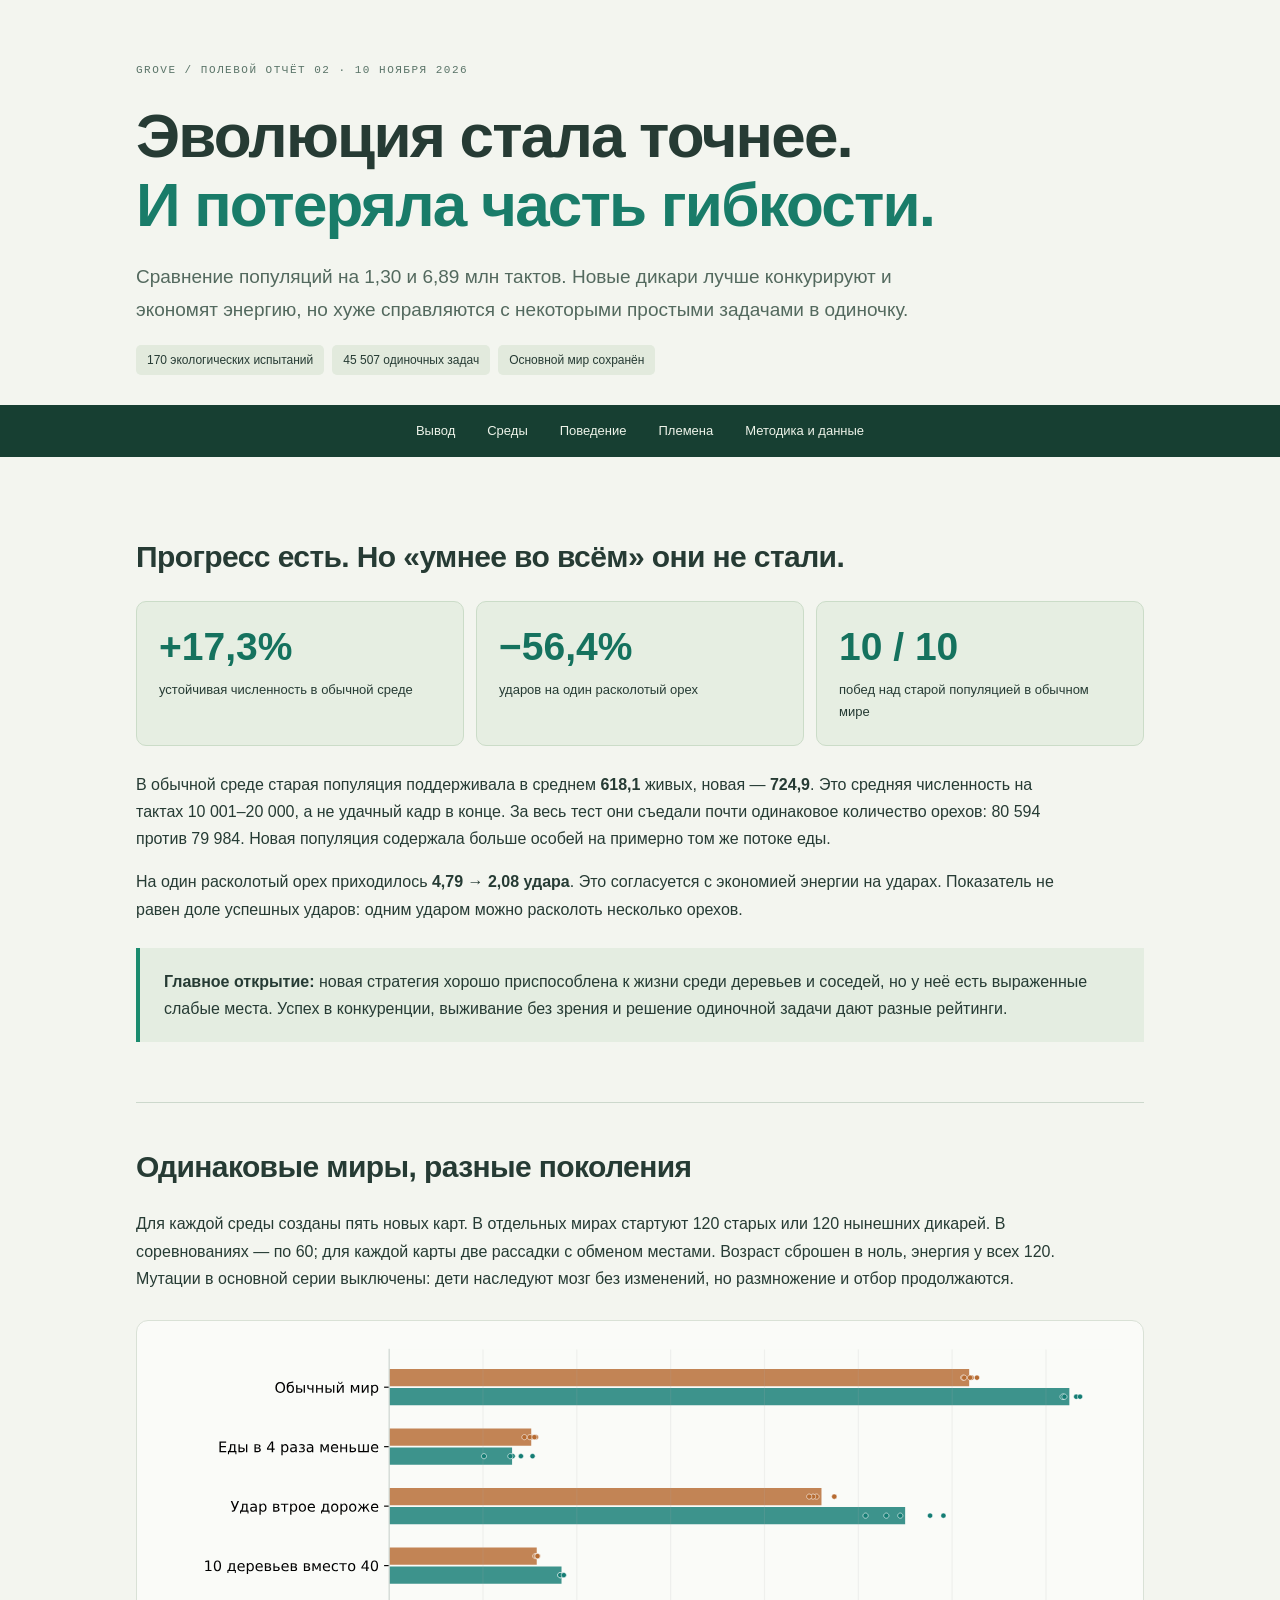
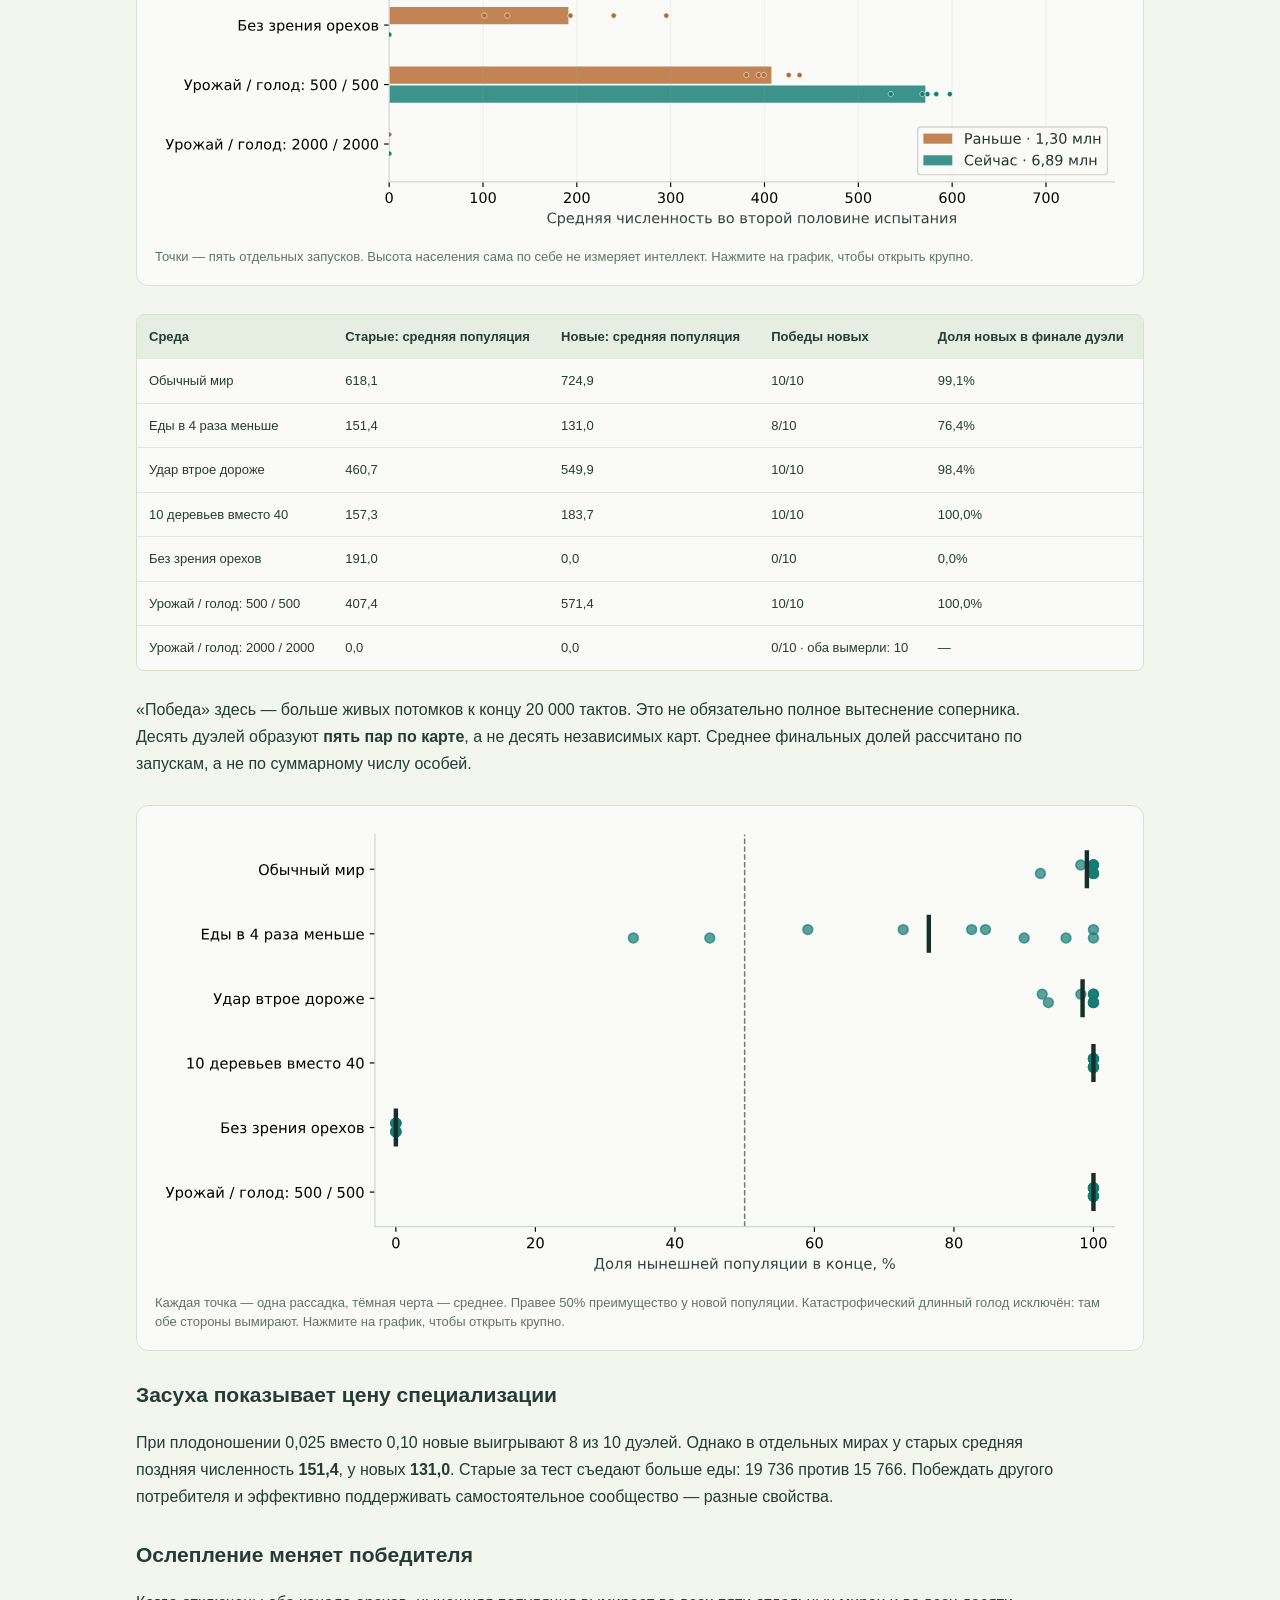
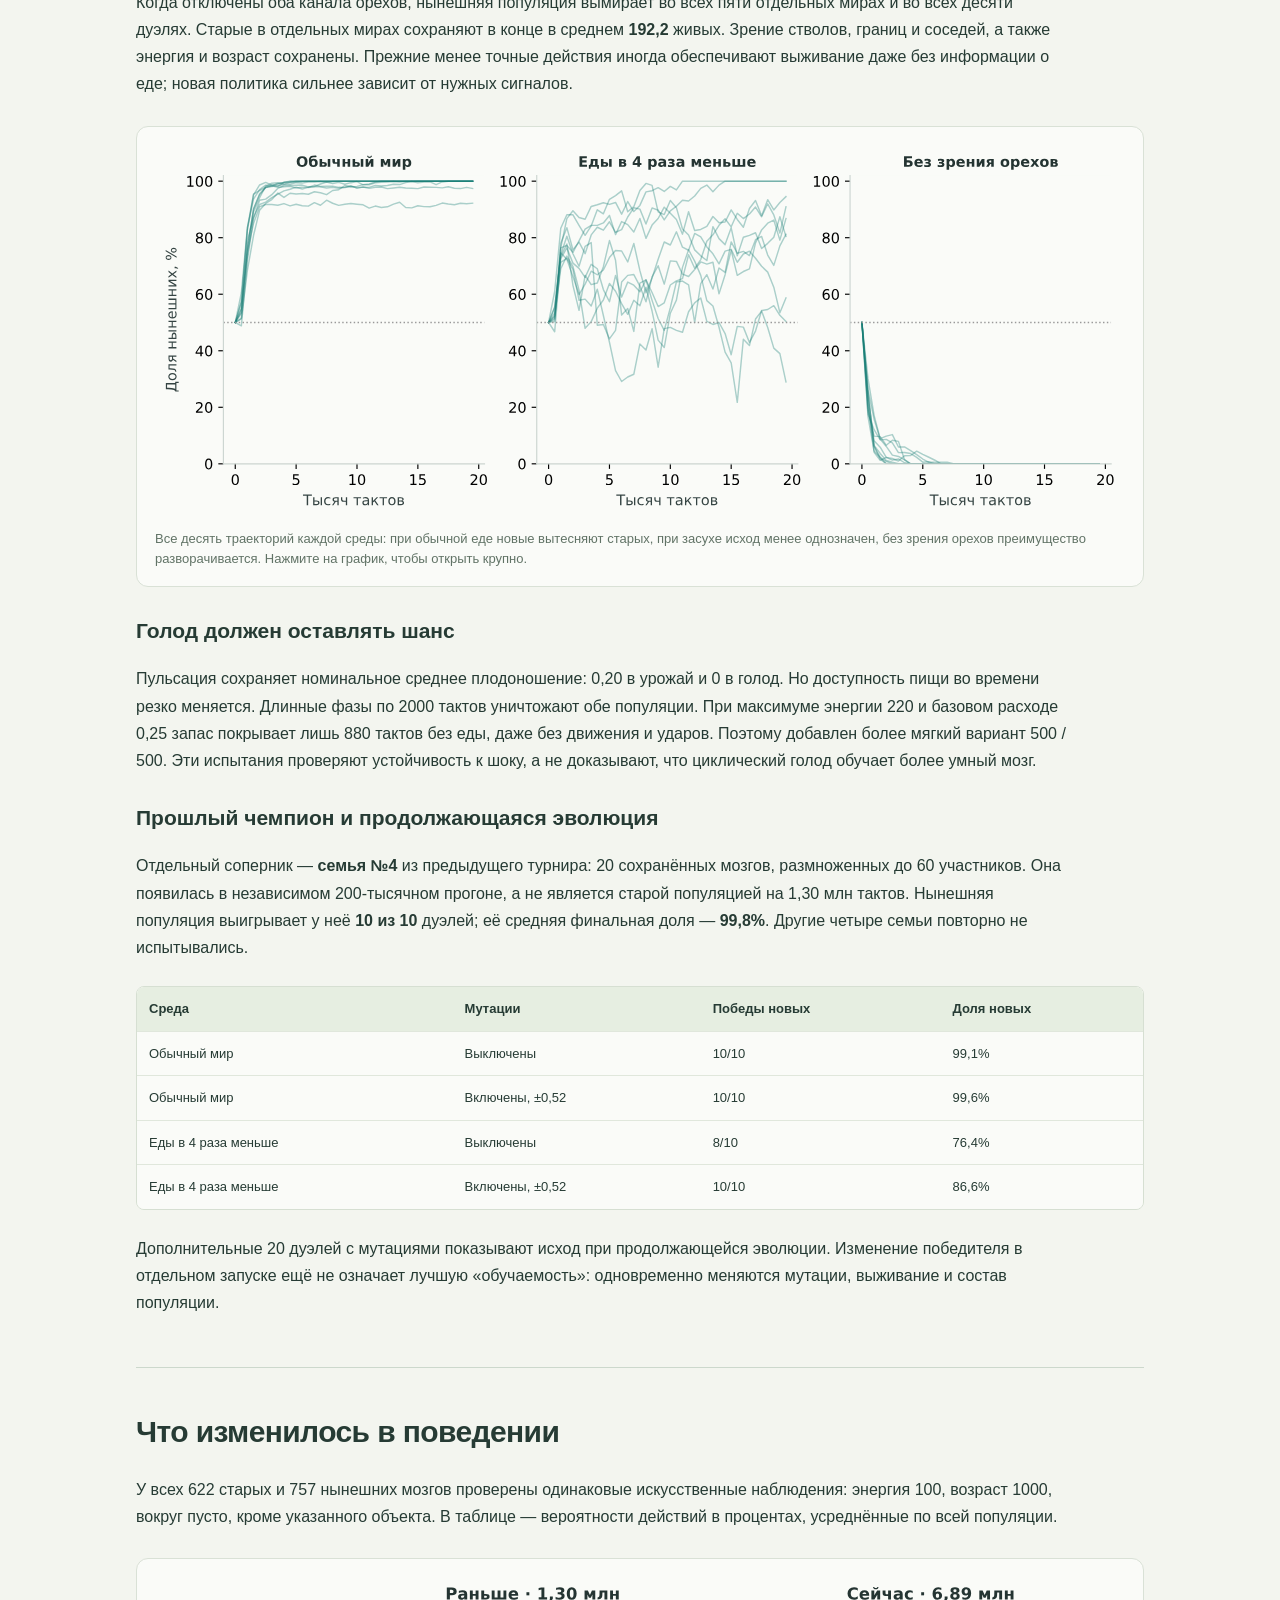
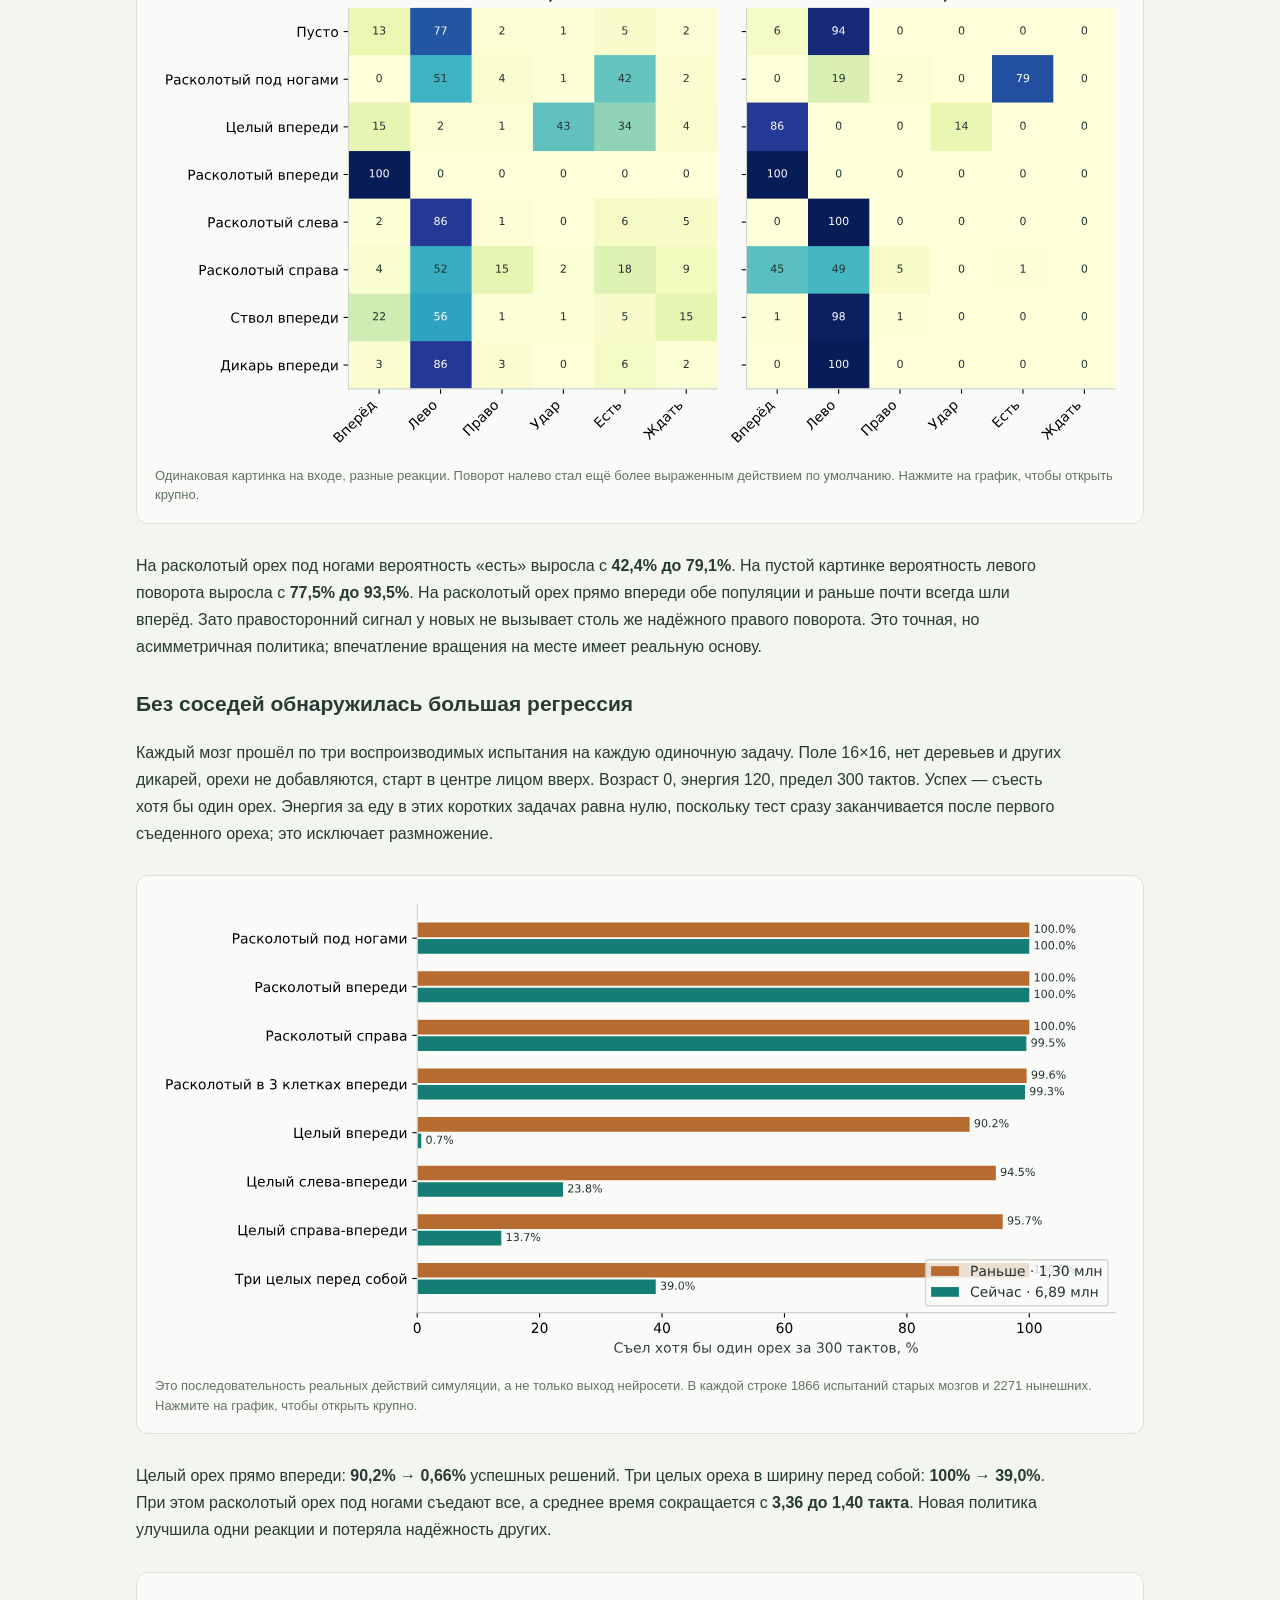
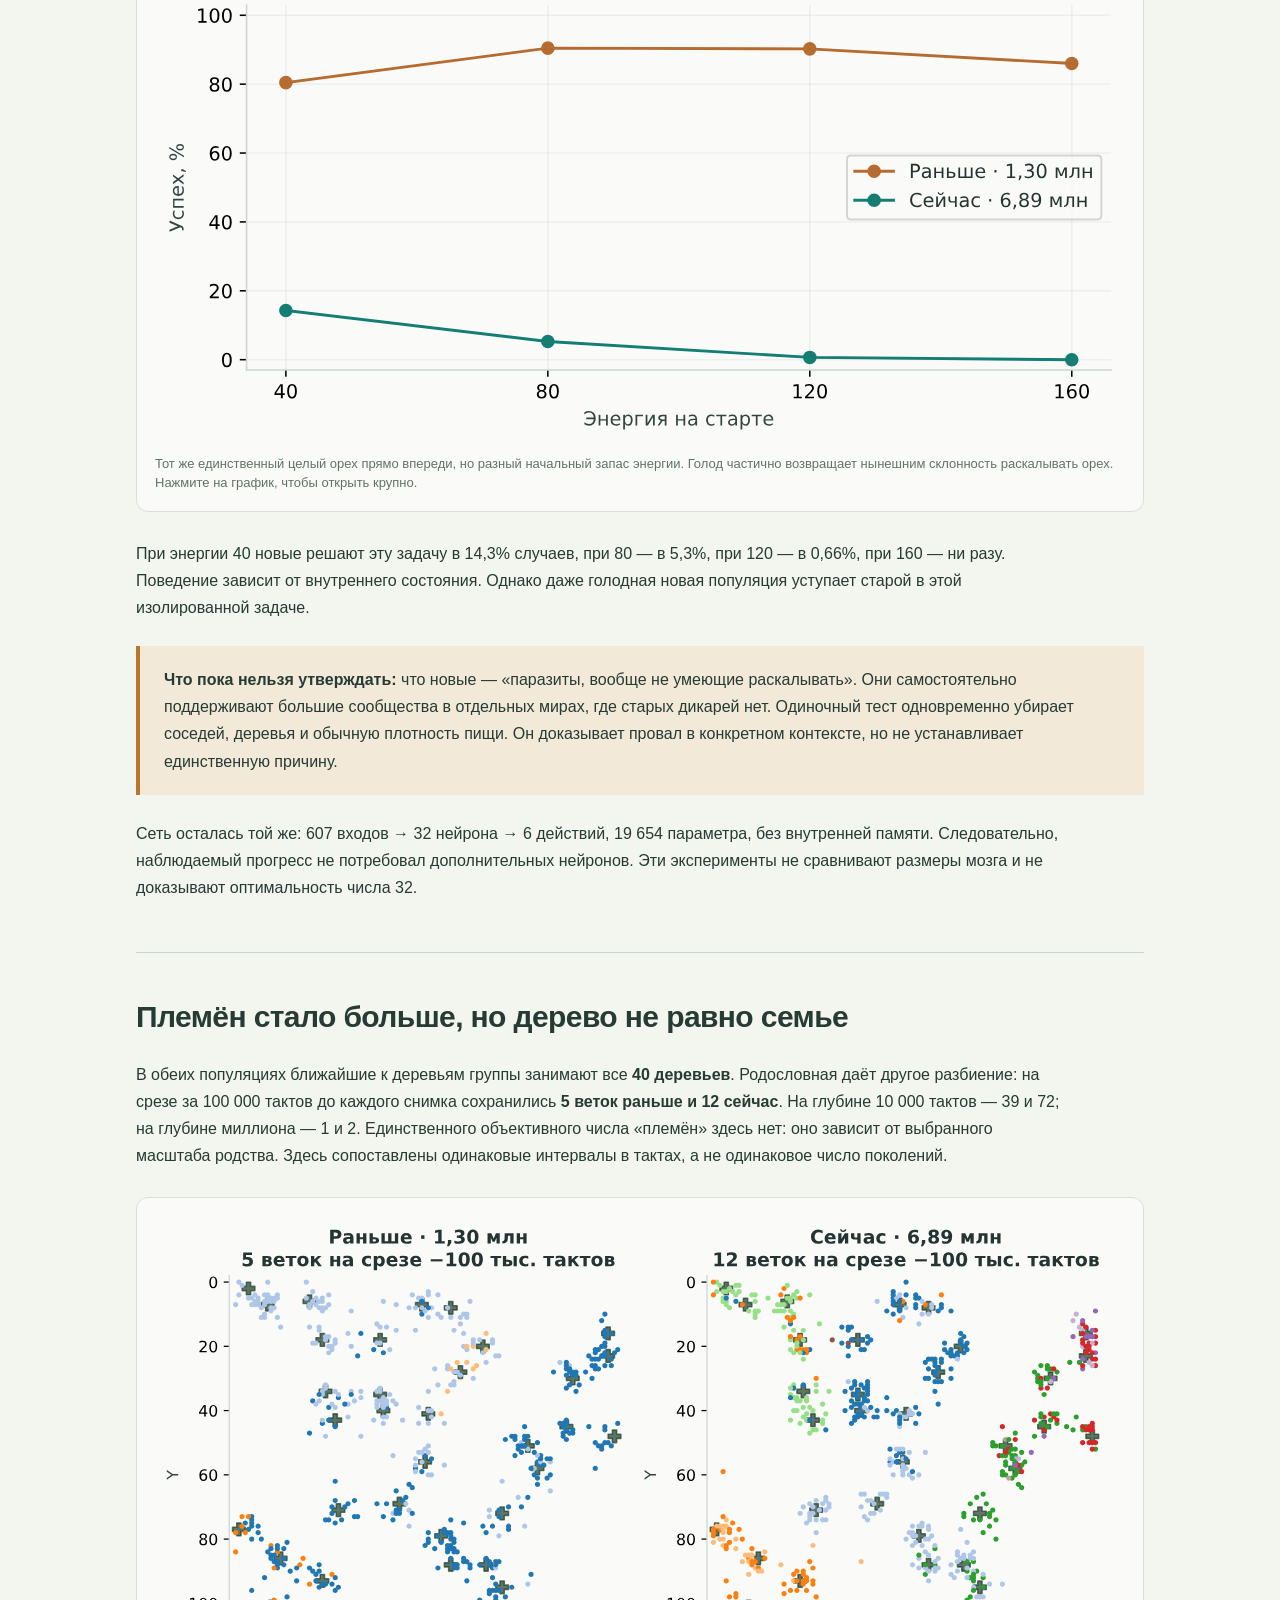
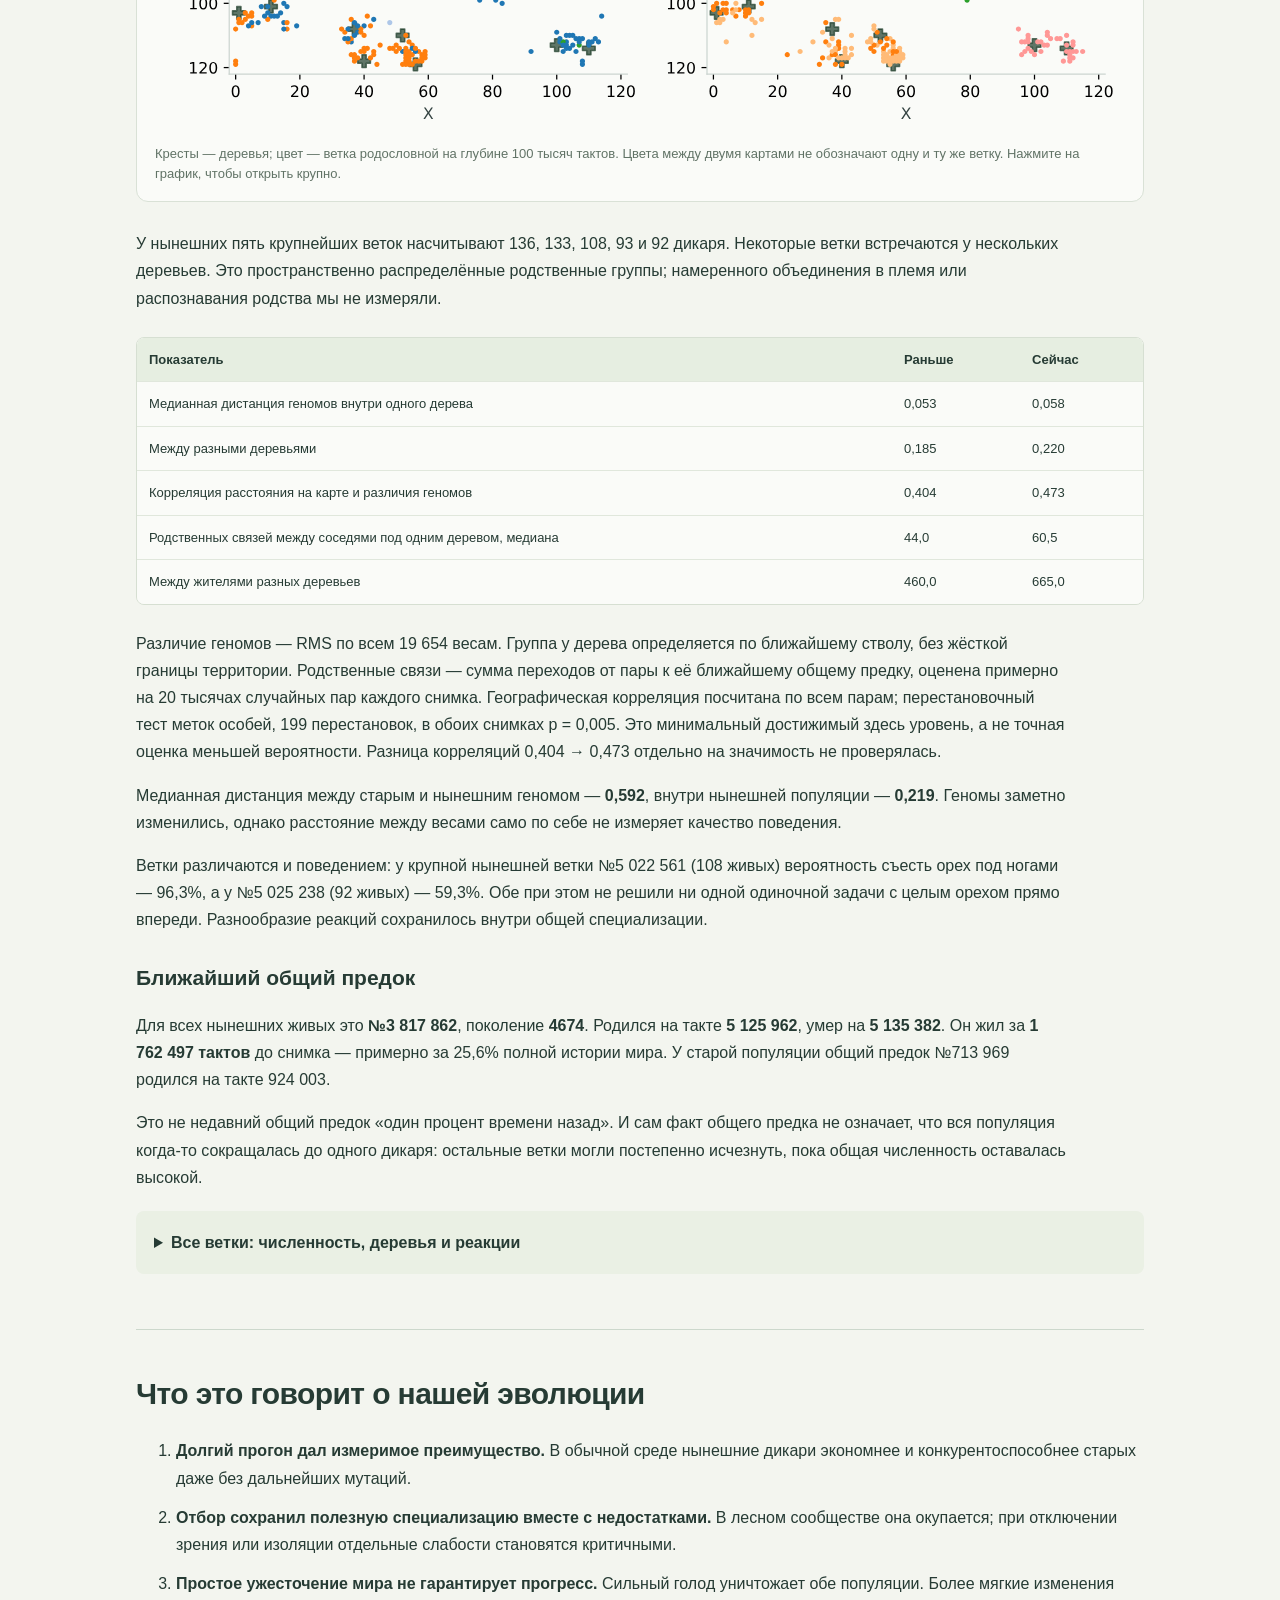
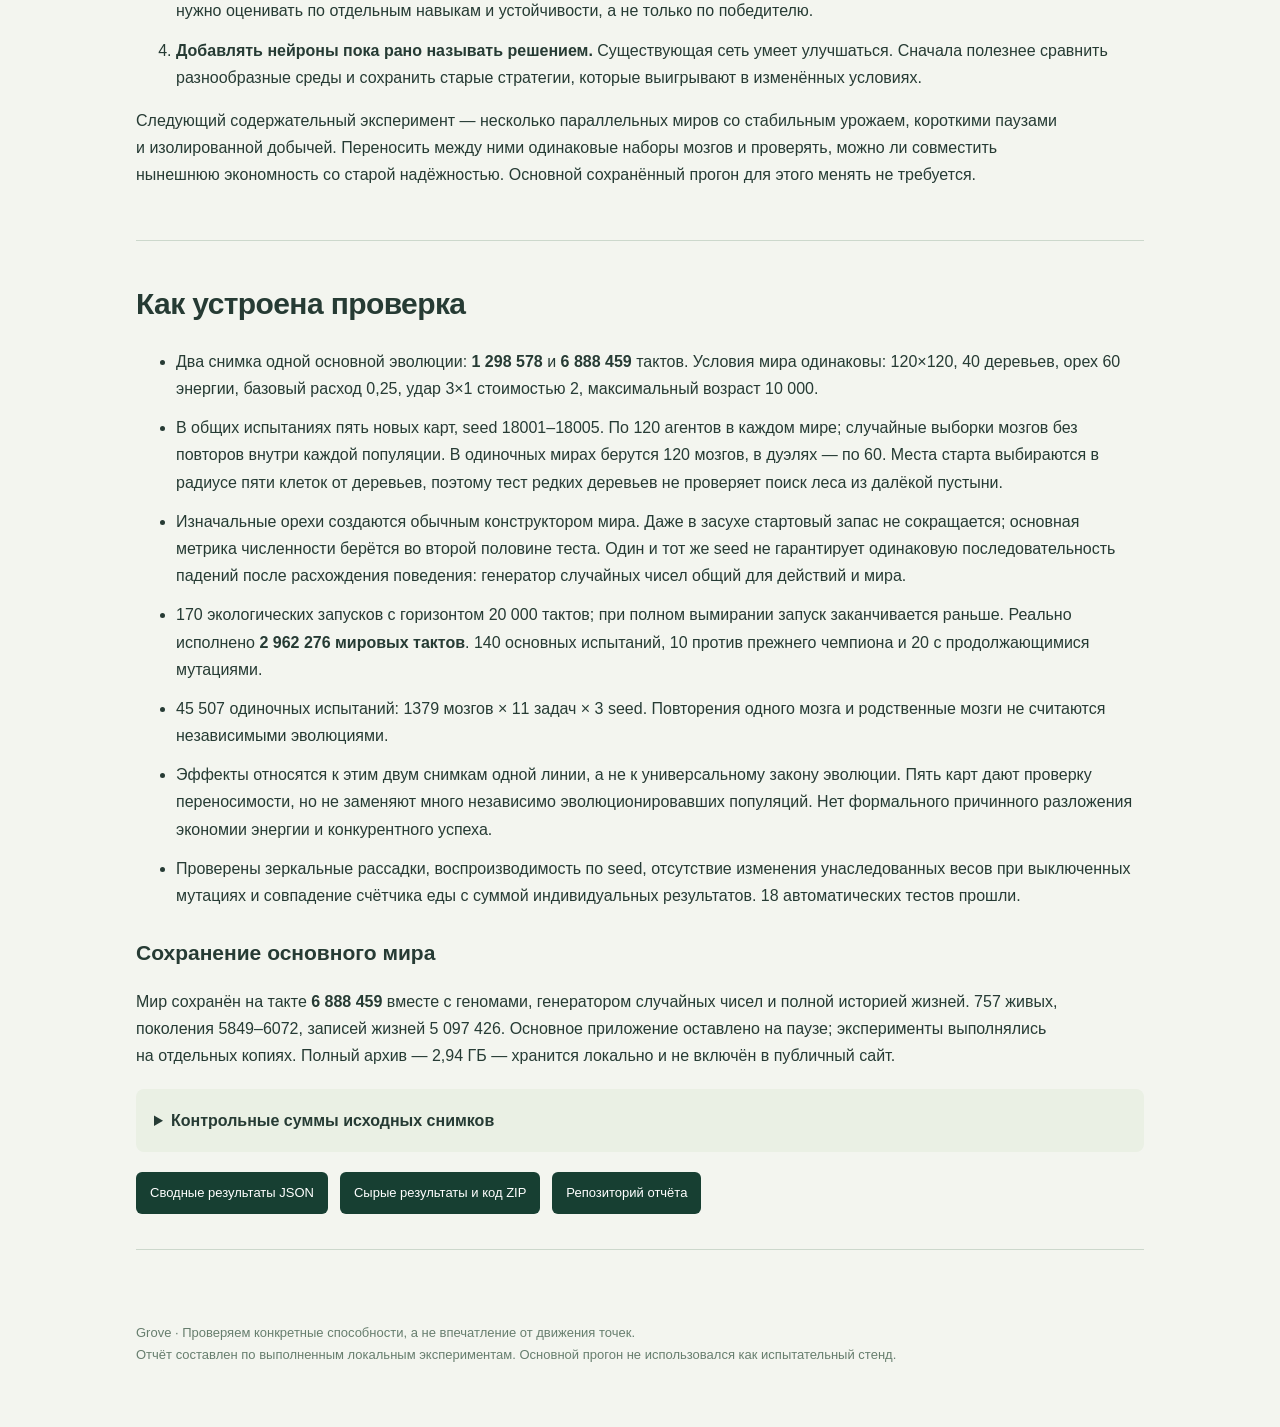
==== index.html @ 7928420b "Publish historical population comparison with 170 ecological trials" ====
<!doctype html><html lang="ru"><head><meta charset="utf-8"><meta name="viewport" content="width=device-width,initial-scale=1"><meta name="description" content="170 экспериментов: что изменилось в нейроэволюции Grove между 1,3 и 6,9 млн тактов"><title>Grove — прогресс и цена специализации</title><style>*{box-sizing:border-box}html{scroll-behavior:smooth;scroll-padding-top:75px}body{margin:0;background:#f3f5ef;color:#263b34;font:16px/1.7 -apple-system,BlinkMacSystemFont,"Segoe UI",sans-serif}header,main,footer{max-width:1060px;margin:auto;padding:36px 26px}header{padding-top:62px;padding-bottom:30px}.eyebrow{font:11px/1.5 ui-monospace,monospace;letter-spacing:1.5px;color:#5a7468}h1{font-size:clamp(32px,5.5vw,62px);line-height:1.12;letter-spacing:-1.8px;margin:22px 0}h1 em{font-style:normal;color:#197c69}.lead{font-size:19px;max-width:830px;color:#53695e}.badges{display:flex;gap:8px;flex-wrap:wrap}.badges span{background:#e2eadd;padding:5px 11px;font-size:12px;border-radius:5px}nav{position:sticky;top:0;z-index:5;background:#173f32;display:flex;justify-content:center;gap:8px;padding:10px;overflow-x:auto;white-space:nowrap}nav a{color:#edf3e9;text-decoration:none;padding:5px 12px;font-size:13px}section{padding:20px 0 35px;border-bottom:1px solid #ccd8cc}h2{font-size:30px;line-height:1.25;letter-spacing:-.6px}h3{font-size:21px;line-height:1.3;margin-top:30px}p{max-width:930px}a{color:#087c69}figure{margin:28px 0;background:#fafbf8;border:1px solid #d9e1d6;border-radius:12px;padding:18px}figure img{width:100%;display:block}figcaption{font-size:13px;color:#617366;margin-top:10px;line-height:1.5}.cards{display:grid;grid-template-columns:repeat(3,1fr);gap:12px;margin:25px 0}.cards article{background:#e6eee2;border:1px solid #cbdcc8;padding:22px;border-radius:10px}.cards b{font-size:39px;line-height:1.2;color:#15725e;display:block}.cards span{display:block;font-size:13px;margin-top:8px}.callout{border-left:4px solid #1a8b6e;background:#e4ede1;padding:20px 24px;margin:25px 0}.warn{border-color:#b8772e;background:#f3e9d9}.scroll{overflow:auto;margin:25px 0;border:1px solid #d6dfd2;border-radius:8px}table{width:100%;border-collapse:collapse;background:#fafbf8;font-size:13px;line-height:1.5}td,th{padding:12px;text-align:left;border-bottom:1px solid #e0e7dc}th{background:#e6eee1;font-weight:600}tr:last-child td{border:0}td:first-child{min-width:160px}details{padding:18px;background:#eaf0e4;margin:20px 0;border-radius:8px}summary{cursor:pointer;font-weight:600}code{font-size:11px;overflow-wrap:anywhere}li{margin:12px 0}.downloads{display:flex;gap:12px;flex-wrap:wrap}.downloads a{background:#173f32;color:#fff;padding:10px 14px;border-radius:6px;text-decoration:none;font-size:13px}footer{font-size:13px;color:#677e6e;padding-bottom:60px}@media(max-width:600px){header,main,footer{padding-left:17px;padding-right:17px}header{padding-top:32px}h1{letter-spacing:-1px}h2{font-size:25px}.lead{font-size:17px}nav{justify-content:flex-start}.cards{grid-template-columns:1fr;gap:8px}.cards article{padding:14px;display:flex;gap:16px;align-items:center}.cards b{font-size:30px;min-width:110px}.cards span{margin:0}figure{padding:5px;margin:22px -8px}figcaption{padding:8px;font-size:12px}.callout{padding:15px}td,th{padding:9px}body{font-size:15px}ul,ol{padding-left:22px}}@media print{nav{position:static}.downloads{display:none}details{display:block}section{break-inside:auto}figure{break-inside:avoid}}</style></head><body><header><div class="eyebrow">GROVE / ПОЛЕВОЙ ОТЧЁТ 02 · 10 НОЯБРЯ 2026</div><h1>Эволюция стала точнее.<br><em>И потеряла часть гибкости.</em></h1><p class="lead">Сравнение популяций на 1,30 и 6,89 млн тактов. Новые дикари лучше конкурируют и экономят энергию, но хуже справляются с некоторыми простыми задачами в одиночку.</p><div class="badges"><span>170 экологических испытаний</span><span>45 507 одиночных задач</span><span>Основной мир сохранён</span></div></header>
<nav><a href="#verdict">Вывод</a><a href="#worlds">Среды</a><a href="#behavior">Поведение</a><a href="#tribes">Племена</a><a href="#method">Методика и данные</a></nav>
<main><section id="verdict"><h2>Прогресс есть. Но «умнее во всём» они не стали.</h2><div class="cards"><article><b>+17,3%</b><span>устойчивая численность в обычной среде</span></article><article><b>−56,4%</b><span>ударов на один расколотый орех</span></article><article><b>10 / 10</b><span>побед над старой популяцией в обычном мире</span></article></div>
<p>В обычной среде старая популяция поддерживала в среднем <strong>618,1</strong> живых, новая — <strong>724,9</strong>. Это средняя численность на тактах 10 001–20 000, а не удачный кадр в конце. За весь тест они съедали почти одинаковое количество орехов: 80 594 против 79 984. Новая популяция содержала больше особей на примерно том же потоке еды.</p>
<p>На один расколотый орех приходилось <strong>4,79 → 2,08 удара</strong>. Это согласуется с экономией энергии на ударах. Показатель не равен доле успешных ударов: одним ударом можно расколоть несколько орехов.</p>
<div class="callout"><strong>Главное открытие:</strong> новая стратегия хорошо приспособлена к жизни среди деревьев и соседей, но у неё есть выраженные слабые места. Успех в конкуренции, выживание без зрения и решение одиночной задачи дают разные рейтинги.</div></section>
<section id="worlds"><h2>Одинаковые миры, разные поколения</h2><p>Для каждой среды созданы пять новых карт. В отдельных мирах стартуют 120 старых или 120 нынешних дикарей. В соревнованиях — по 60; для каждой карты две рассадки с обменом местами. Возраст сброшен в ноль, энергия у всех 120. Мутации в основной серии выключены: дети наследуют мозг без изменений, но размножение и отбор продолжаются.</p><figure><a href="figures/ecology.svg" target="_blank" aria-label="Открыть график крупно"><img src="figures/ecology.svg" alt="Точки — пять отдельных запусков. Высота населения сама по себе не измеряет интеллект." loading="lazy"></a><figcaption>Точки — пять отдельных запусков. Высота населения сама по себе не измеряет интеллект. <span class="zoom">Нажмите на график, чтобы открыть крупно.</span></figcaption></figure>
<div class="scroll"><table><thead><tr><th>Среда</th><th>Старые: средняя популяция</th><th>Новые: средняя популяция</th><th>Победы новых</th><th>Доля новых в финале дуэли</th></tr></thead><tbody><tr><td>Обычный мир</td><td>618,1</td><td>724,9</td><td>10/10</td><td>99,1%</td></tr><tr><td>Еды в 4 раза меньше</td><td>151,4</td><td>131,0</td><td>8/10</td><td>76,4%</td></tr><tr><td>Удар втрое дороже</td><td>460,7</td><td>549,9</td><td>10/10</td><td>98,4%</td></tr><tr><td>10 деревьев вместо 40</td><td>157,3</td><td>183,7</td><td>10/10</td><td>100,0%</td></tr><tr><td>Без зрения орехов</td><td>191,0</td><td>0,0</td><td>0/10</td><td>0,0%</td></tr><tr><td>Урожай / голод: 500 / 500</td><td>407,4</td><td>571,4</td><td>10/10</td><td>100,0%</td></tr><tr><td>Урожай / голод: 2000 / 2000</td><td>0,0</td><td>0,0</td><td>0/10 · оба вымерли: 10</td><td>—</td></tr></tbody></table></div>
<p>«Победа» здесь — больше живых потомков к концу 20 000 тактов. Это не обязательно полное вытеснение соперника. Десять дуэлей образуют <strong>пять пар по карте</strong>, а не десять независимых карт. Среднее финальных долей рассчитано по запускам, а не по суммарному числу особей.</p>
<figure><a href="figures/competition.svg" target="_blank" aria-label="Открыть график крупно"><img src="figures/competition.svg" alt="Каждая точка — одна рассадка, тёмная черта — среднее. Правее 50% преимущество у новой популяции. Катастрофический длинный голод исключён: там обе стороны вымирают." loading="lazy"></a><figcaption>Каждая точка — одна рассадка, тёмная черта — среднее. Правее 50% преимущество у новой популяции. Катастрофический длинный голод исключён: там обе стороны вымирают. <span class="zoom">Нажмите на график, чтобы открыть крупно.</span></figcaption></figure>
<h3>Засуха показывает цену специализации</h3><p>При плодоношении 0,025 вместо 0,10 новые выигрывают 8 из 10 дуэлей. Однако в отдельных мирах у старых средняя поздняя численность <strong>151,4</strong>, у новых <strong>131,0</strong>. Старые за тест съедают больше еды: 19 736 против 15 766. Побеждать другого потребителя и эффективно поддерживать самостоятельное сообщество — разные свойства.</p>
<h3>Ослепление меняет победителя</h3><p>Когда отключены оба канала орехов, нынешняя популяция вымирает во всех пяти отдельных мирах и во всех десяти дуэлях. Старые в отдельных мирах сохраняют в конце в среднем <strong>192,2</strong> живых. Зрение стволов, границ и соседей, а также энергия и возраст сохранены. Прежние менее точные действия иногда обеспечивают выживание даже без информации о еде; новая политика сильнее зависит от нужных сигналов.</p>
<figure><a href="figures/trajectories.svg" target="_blank" aria-label="Открыть график крупно"><img src="figures/trajectories.svg" alt="Все десять траекторий каждой среды: при обычной еде новые вытесняют старых, при засухе исход менее однозначен, без зрения орехов преимущество разворачивается." loading="lazy"></a><figcaption>Все десять траекторий каждой среды: при обычной еде новые вытесняют старых, при засухе исход менее однозначен, без зрения орехов преимущество разворачивается. <span class="zoom">Нажмите на график, чтобы открыть крупно.</span></figcaption></figure>
<h3>Голод должен оставлять шанс</h3><p>Пульсация сохраняет номинальное среднее плодоношение: 0,20 в урожай и 0 в голод. Но доступность пищи во времени резко меняется. Длинные фазы по 2000 тактов уничтожают обе популяции. При максимуме энергии 220 и базовом расходе 0,25 запас покрывает лишь 880 тактов без еды, даже без движения и ударов. Поэтому добавлен более мягкий вариант 500 / 500. Эти испытания проверяют устойчивость к шоку, а не доказывают, что циклический голод обучает более умный мозг.</p>
<h3>Прошлый чемпион и продолжающаяся эволюция</h3><p>Отдельный соперник — <strong>семья №4</strong> из предыдущего турнира: 20 сохранённых мозгов, размноженных до 60 участников. Она появилась в независимом 200-тысячном прогоне, а не является старой популяцией на 1,30 млн тактов. Нынешняя популяция выигрывает у неё <strong>10 из 10</strong> дуэлей; её средняя финальная доля — <strong>99,8%</strong>. Другие четыре семьи повторно не испытывались.</p>
<div class="scroll"><table><thead><tr><th>Среда</th><th>Мутации</th><th>Победы новых</th><th>Доля новых</th></tr></thead><tbody><tr><td>Обычный мир</td><td>Выключены</td><td>10/10</td><td>99,1%</td></tr><tr><td>Обычный мир</td><td>Включены, ±0,52</td><td>10/10</td><td>99,6%</td></tr><tr><td>Еды в 4 раза меньше</td><td>Выключены</td><td>8/10</td><td>76,4%</td></tr><tr><td>Еды в 4 раза меньше</td><td>Включены, ±0,52</td><td>10/10</td><td>86,6%</td></tr></tbody></table></div><p>Дополнительные 20 дуэлей с мутациями показывают исход при продолжающейся эволюции. Изменение победителя в отдельном запуске ещё не означает лучшую «обучаемость»: одновременно меняются мутации, выживание и состав популяции.</p></section>
<section id="behavior"><h2>Что изменилось в поведении</h2><p>У всех 622 старых и 757 нынешних мозгов проверены одинаковые искусственные наблюдения: энергия 100, возраст 1000, вокруг пусто, кроме указанного объекта. В таблице — вероятности действий в процентах, усреднённые по всей популяции.</p>
<figure><a href="figures/decisions.svg" target="_blank" aria-label="Открыть график крупно"><img src="figures/decisions.svg" alt="Одинаковая картинка на входе, разные реакции. Поворот налево стал ещё более выраженным действием по умолчанию." loading="lazy"></a><figcaption>Одинаковая картинка на входе, разные реакции. Поворот налево стал ещё более выраженным действием по умолчанию. <span class="zoom">Нажмите на график, чтобы открыть крупно.</span></figcaption></figure>
<p>На расколотый орех под ногами вероятность «есть» выросла с <strong>42,4% до 79,1%</strong>. На пустой картинке вероятность левого поворота выросла с <strong>77,5% до 93,5%</strong>. На расколотый орех прямо впереди обе популяции и раньше почти всегда шли вперёд. Зато правосторонний сигнал у новых не вызывает столь же надёжного правого поворота. Это точная, но асимметричная политика; впечатление вращения на месте имеет реальную основу.</p>
<h3>Без соседей обнаружилась большая регрессия</h3><p>Каждый мозг прошёл по три воспроизводимых испытания на каждую одиночную задачу. Поле 16×16, нет деревьев и других дикарей, орехи не добавляются, старт в центре лицом вверх. Возраст 0, энергия 120, предел 300 тактов. Успех — съесть хотя бы один орех. Энергия за еду в этих коротких задачах равна нулю, поскольку тест сразу заканчивается после первого съеденного ореха; это исключает размножение.</p>
<figure><a href="figures/individual.svg" target="_blank" aria-label="Открыть график крупно"><img src="figures/individual.svg" alt="Это последовательность реальных действий симуляции, а не только выход нейросети. В каждой строке 1866 испытаний старых мозгов и 2271 нынешних." loading="lazy"></a><figcaption>Это последовательность реальных действий симуляции, а не только выход нейросети. В каждой строке 1866 испытаний старых мозгов и 2271 нынешних. <span class="zoom">Нажмите на график, чтобы открыть крупно.</span></figcaption></figure>
<p>Целый орех прямо впереди: <strong>90,2% → 0,66%</strong> успешных решений. Три целых ореха в ширину перед собой: <strong>100% → 39,0%</strong>. При этом расколотый орех под ногами съедают все, а среднее время сокращается с <strong>3,36 до 1,40 такта</strong>. Новая политика улучшила одни реакции и потеряла надёжность других.</p>
<figure><a href="figures/hunger.svg" target="_blank" aria-label="Открыть график крупно"><img src="figures/hunger.svg" alt="Тот же единственный целый орех прямо впереди, но разный начальный запас энергии. Голод частично возвращает нынешним склонность раскалывать орех." loading="lazy"></a><figcaption>Тот же единственный целый орех прямо впереди, но разный начальный запас энергии. Голод частично возвращает нынешним склонность раскалывать орех. <span class="zoom">Нажмите на график, чтобы открыть крупно.</span></figcaption></figure>
<p>При энергии 40 новые решают эту задачу в 14,3% случаев, при 80 — в 5,3%, при 120 — в 0,66%, при 160 — ни разу. Поведение зависит от внутреннего состояния. Однако даже голодная новая популяция уступает старой в этой изолированной задаче.</p>
<div class="callout warn"><strong>Что пока нельзя утверждать:</strong> что новые — «паразиты, вообще не умеющие раскалывать». Они самостоятельно поддерживают большие сообщества в отдельных мирах, где старых дикарей нет. Одиночный тест одновременно убирает соседей, деревья и обычную плотность пищи. Он доказывает провал в конкретном контексте, но не устанавливает единственную причину.</div>
<p>Сеть осталась той же: 607 входов → 32 нейрона → 6 действий, 19 654 параметра, без внутренней памяти. Следовательно, наблюдаемый прогресс не потребовал дополнительных нейронов. Эти эксперименты не сравнивают размеры мозга и не доказывают оптимальность числа 32.</p></section>
<section id="tribes"><h2>Племён стало больше, но дерево не равно семье</h2><p>В обеих популяциях ближайшие к деревьям группы занимают все <strong>40 деревьев</strong>. Родословная даёт другое разбиение: на срезе за 100 000 тактов до каждого снимка сохранились <strong>5 веток раньше и 12 сейчас</strong>. На глубине 10 000 тактов — 39 и 72; на глубине миллиона — 1 и 2. Единственного объективного числа «племён» здесь нет: оно зависит от выбранного масштаба родства. Здесь сопоставлены одинаковые интервалы в тактах, а не одинаковое число поколений.</p>
<figure><a href="figures/tribes.svg" target="_blank" aria-label="Открыть график крупно"><img src="figures/tribes.svg" alt="Кресты — деревья; цвет — ветка родословной на глубине 100 тысяч тактов. Цвета между двумя картами не обозначают одну и ту же ветку." loading="lazy"></a><figcaption>Кресты — деревья; цвет — ветка родословной на глубине 100 тысяч тактов. Цвета между двумя картами не обозначают одну и ту же ветку. <span class="zoom">Нажмите на график, чтобы открыть крупно.</span></figcaption></figure>
<p>У нынешних пять крупнейших веток насчитывают 136, 133, 108, 93 и 92 дикаря. Некоторые ветки встречаются у нескольких деревьев. Это пространственно распределённые родственные группы; намеренного объединения в племя или распознавания родства мы не измеряли.</p>
<div class="scroll"><table><thead><tr><th>Показатель</th><th>Раньше</th><th>Сейчас</th></tr></thead><tbody>
<tr><td>Медианная дистанция геномов внутри одного дерева</td><td>0,053</td><td>0,058</td></tr>
<tr><td>Между разными деревьями</td><td>0,185</td><td>0,220</td></tr>
<tr><td>Корреляция расстояния на карте и различия геномов</td><td>0,404</td><td>0,473</td></tr>
<tr><td>Родственных связей между соседями под одним деревом, медиана</td><td>44,0</td><td>60,5</td></tr>
<tr><td>Между жителями разных деревьев</td><td>460,0</td><td>665,0</td></tr>
</tbody></table></div><p>Различие геномов — RMS по всем 19 654 весам. Группа у дерева определяется по ближайшему стволу, без жёсткой границы территории. Родственные связи — сумма переходов от пары к её ближайшему общему предку, оценена примерно на 20 тысячах случайных пар каждого снимка. Географическая корреляция посчитана по всем парам; перестановочный тест меток особей, 199 перестановок, в обоих снимках p = 0,005. Это минимальный достижимый здесь уровень, а не точная оценка меньшей вероятности. Разница корреляций 0,404 → 0,473 отдельно на значимость не проверялась.</p>
<p>Медианная дистанция между старым и нынешним геномом — <strong>0,592</strong>, внутри нынешней популяции — <strong>0,219</strong>. Геномы заметно изменились, однако расстояние между весами само по себе не измеряет качество поведения.</p>
<p>Ветки различаются и поведением: у крупной нынешней ветки №5 022 561 (108 живых) вероятность съесть орех под ногами — 96,3%, а у №5 025 238 (92 живых) — 59,3%. Обе при этом не решили ни одной одиночной задачи с целым орехом прямо впереди. Разнообразие реакций сохранилось внутри общей специализации.</p><h3>Ближайший общий предок</h3><p>Для всех нынешних живых это <strong>№3 817 862</strong>, поколение <strong>4674</strong>. Родился на такте <strong>5 125 962</strong>, умер на <strong>5 135 382</strong>. Он жил за <strong>1 762 497 тактов</strong> до снимка — примерно за 25,6% полной истории мира. У старой популяции общий предок №713 969 родился на такте 924 003.</p><p>Это не недавний общий предок «один процент времени назад». И сам факт общего предка не означает, что вся популяция когда-то сокращалась до одного дикаря: остальные ветки могли постепенно исчезнуть, пока общая численность оставалась высокой.</p>
<details><summary>Все ветки: численность, деревья и реакции</summary><h3>Раньше · 1,30 млн</h3><div class="scroll"><table><thead><tr><th>Предок ветки</th><th>Живых</th><th>Деревьев</th><th>Есть под ногами¹</th><th>Целый орех в одиночку²</th></tr></thead><tbody><tr><td><span style="display:inline-block;width:10px;height:10px;margin-right:6px;background:#1f77b4"></span>#923080</td><td>316</td><td>30</td><td>32,6%</td><td>100,0%</td></tr><tr><td><span style="display:inline-block;width:10px;height:10px;margin-right:6px;background:#aec7e8"></span>#922510</td><td>208</td><td>23</td><td>45,7%</td><td>70,8%</td></tr><tr><td><span style="display:inline-block;width:10px;height:10px;margin-right:6px;background:#ff7f0e"></span>#921512</td><td>85</td><td>9</td><td>71,4%</td><td>100,0%</td></tr><tr><td><span style="display:inline-block;width:10px;height:10px;margin-right:6px;background:#ffbb78"></span>#920622</td><td>11</td><td>3</td><td>36,3%</td><td>100,0%</td></tr><tr><td><span style="display:inline-block;width:10px;height:10px;margin-right:6px;background:#2ca02c"></span>#923069</td><td>2</td><td>2</td><td>32,3%</td><td>100,0%</td></tr></tbody></table></div><h3>Сейчас · 6,89 млн</h3><div class="scroll"><table><thead><tr><th>Предок ветки</th><th>Живых</th><th>Деревьев</th><th>Есть под ногами¹</th><th>Целый орех в одиночку²</th></tr></thead><tbody><tr><td><span style="display:inline-block;width:10px;height:10px;margin-right:6px;background:#1f77b4"></span>#5025231</td><td>136</td><td>14</td><td>77,0%</td><td>0,0%</td></tr><tr><td><span style="display:inline-block;width:10px;height:10px;margin-right:6px;background:#aec7e8"></span>#5023486</td><td>133</td><td>14</td><td>63,2%</td><td>0,0%</td></tr><tr><td><span style="display:inline-block;width:10px;height:10px;margin-right:6px;background:#ff7f0e"></span>#5022561</td><td>108</td><td>16</td><td>96,3%</td><td>0,0%</td></tr><tr><td><span style="display:inline-block;width:10px;height:10px;margin-right:6px;background:#ffbb78"></span>#5024486</td><td>93</td><td>11</td><td>86,7%</td><td>1,4%</td></tr><tr><td><span style="display:inline-block;width:10px;height:10px;margin-right:6px;background:#2ca02c"></span>#5025238</td><td>92</td><td>10</td><td>59,3%</td><td>0,0%</td></tr><tr><td><span style="display:inline-block;width:10px;height:10px;margin-right:6px;background:#98df8a"></span>#5025615</td><td>84</td><td>6</td><td>81,8%</td><td>0,0%</td></tr><tr><td><span style="display:inline-block;width:10px;height:10px;margin-right:6px;background:#d62728"></span>#5025520</td><td>47</td><td>7</td><td>92,9%</td><td>0,0%</td></tr><tr><td><span style="display:inline-block;width:10px;height:10px;margin-right:6px;background:#ff9896"></span>#5025652</td><td>35</td><td>2</td><td>91,0%</td><td>0,0%</td></tr><tr><td><span style="display:inline-block;width:10px;height:10px;margin-right:6px;background:#9467bd"></span>#5024168</td><td>14</td><td>5</td><td>92,7%</td><td>0,0%</td></tr><tr><td><span style="display:inline-block;width:10px;height:10px;margin-right:6px;background:#c5b0d5"></span>#5025055</td><td>11</td><td>4</td><td>96,9%</td><td>33,3%</td></tr><tr><td><span style="display:inline-block;width:10px;height:10px;margin-right:6px;background:#8c564b"></span>#5023750</td><td>2</td><td>1</td><td>72,3%</td><td>0,0%</td></tr><tr><td><span style="display:inline-block;width:10px;height:10px;margin-right:6px;background:#c49c94"></span>#5024164</td><td>2</td><td>2</td><td>55,6%</td><td>0,0%</td></tr></tbody></table></div><p>¹ Средняя вероятность действия «есть» при искусственном наблюдении ореха под ногами. ² Доля одиночных испытаний «целый впереди», стартовая энергия 120. Ветки выделены по предку на одинаковой временной глубине, а не алгоритмом кластеризации весов. Маленькие ветки дают нестабильные оценки.</p></details></section>
<section><h2>Что это говорит о нашей эволюции</h2><ol><li><strong>Долгий прогон дал измеримое преимущество.</strong> В обычной среде нынешние дикари экономнее и конкурентоспособнее старых даже без дальнейших мутаций.</li><li><strong>Отбор сохранил полезную специализацию вместе с недостатками.</strong> В лесном сообществе она окупается; при отключении зрения или изоляции отдельные слабости становятся критичными.</li><li><strong>Простое ужесточение мира не гарантирует прогресс.</strong> Сильный голод уничтожает обе популяции. Более мягкие изменения нужно оценивать по отдельным навыкам и устойчивости, а не только по победителю.</li><li><strong>Добавлять нейроны пока рано называть решением.</strong> Существующая сеть умеет улучшаться. Сначала полезнее сравнить разнообразные среды и сохранить старые стратегии, которые выигрывают в изменённых условиях.</li></ol><p>Следующий содержательный эксперимент — несколько параллельных миров со стабильным урожаем, короткими паузами и изолированной добычей. Переносить между ними одинаковые наборы мозгов и проверять, можно ли совместить нынешнюю экономность со старой надёжностью. Основной сохранённый прогон для этого менять не требуется.</p></section>
<section id="method"><h2>Как устроена проверка</h2><ul><li>Два снимка одной основной эволюции: <strong>1 298 578</strong> и <strong>6 888 459</strong> тактов. Условия мира одинаковы: 120×120, 40 деревьев, орех 60 энергии, базовый расход 0,25, удар 3×1 стоимостью 2, максимальный возраст 10 000.</li><li>В общих испытаниях пять новых карт, seed 18001–18005. По 120 агентов в каждом мире; случайные выборки мозгов без повторов внутри каждой популяции. В одиночных мирах берутся 120 мозгов, в дуэлях — по 60. Места старта выбираются в радиусе пяти клеток от деревьев, поэтому тест редких деревьев не проверяет поиск леса из далёкой пустыни.</li><li>Изначальные орехи создаются обычным конструктором мира. Даже в засухе стартовый запас не сокращается; основная метрика численности берётся во второй половине теста. Один и тот же seed не гарантирует одинаковую последовательность падений после расхождения поведения: генератор случайных чисел общий для действий и мира.</li><li>170 экологических запусков с горизонтом 20 000 тактов; при полном вымирании запуск заканчивается раньше. Реально исполнено <strong>2 962 276 мировых тактов</strong>. 140 основных испытаний, 10 против прежнего чемпиона и 20 с продолжающимися мутациями.</li><li>45 507 одиночных испытаний: 1379 мозгов × 11 задач × 3 seed. Повторения одного мозга и родственные мозги не считаются независимыми эволюциями.</li><li>Эффекты относятся к этим двум снимкам одной линии, а не к универсальному закону эволюции. Пять карт дают проверку переносимости, но не заменяют много независимо эволюционировавших популяций. Нет формального причинного разложения экономии энергии и конкурентного успеха.</li><li>Проверены зеркальные рассадки, воспроизводимость по seed, отсутствие изменения унаследованных весов при выключенных мутациях и совпадение счётчика еды с суммой индивидуальных результатов. 18 автоматических тестов прошли.</li></ul>
<h3>Сохранение основного мира</h3><p>Мир сохранён на такте <strong>6 888 459</strong> вместе с геномами, генератором случайных чисел и полной историей жизней. 757 живых, поколения 5849–6072, записей жизней 5 097 426. Основное приложение оставлено на паузе; эксперименты выполнялись на отдельных копиях. Полный архив — 2,94 ГБ — хранится локально и не включён в публичный сайт.</p>
<details><summary>Контрольные суммы исходных снимков</summary><p>SHA-256 старого: <code>fd3cf6bed7bd7d0e04d1a1728ece970e2526ca424fd56dc8ffef65568b24deff</code></p><p>SHA-256 нынешнего: <code>9dda4489ac6e0df502487ec33af97310d9fc5fee44409fe23cd6e2ad5ec2f85f</code></p></details>
<div class="downloads"><a href="data.json">Сводные результаты JSON</a><a href="experiment-data.zip">Сырые результаты и код ZIP</a><a href="https://github.com/EazzzyMax/grove-evolution-reports">Репозиторий отчёта</a></div></section></main><footer>Grove · Проверяем конкретные способности, а не впечатление от движения точек.<br>Отчёт составлен по выполненным локальным экспериментам. Основной прогон не использовался как испытательный стенд.</footer></body></html>
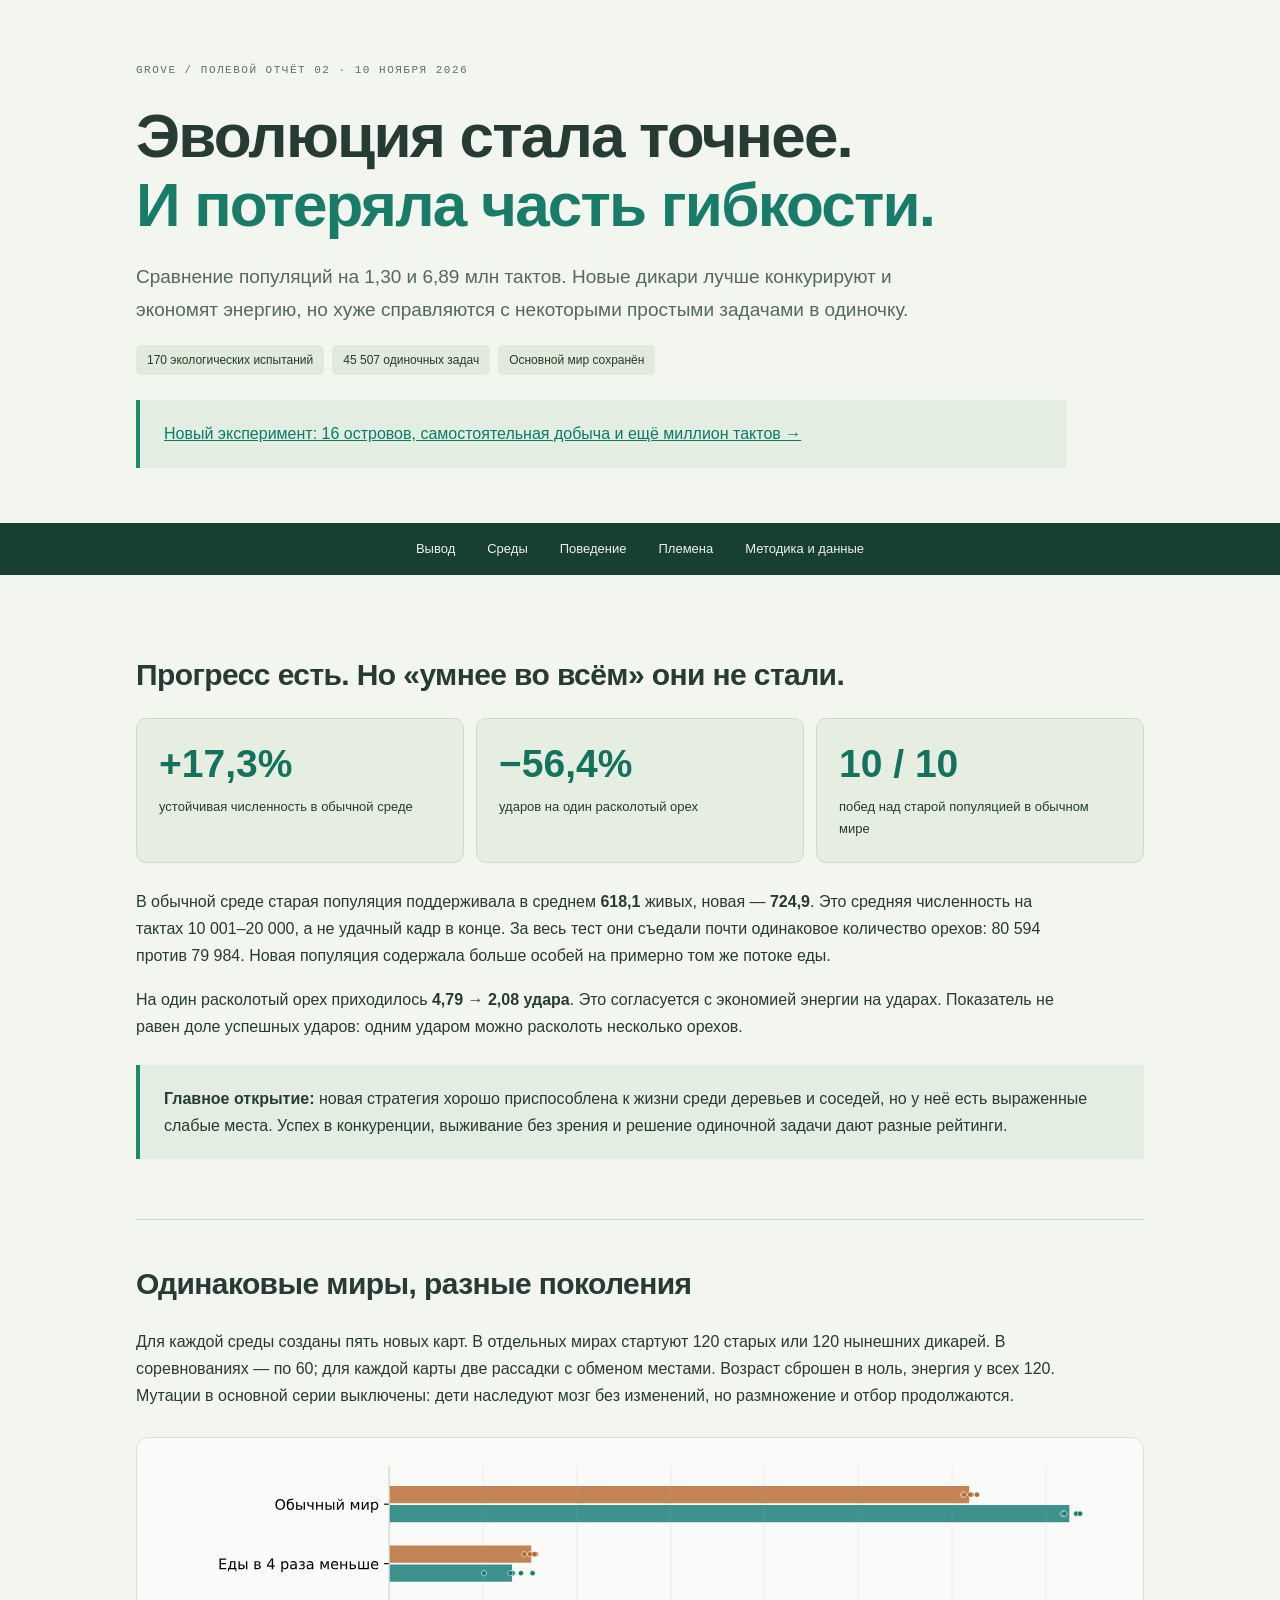
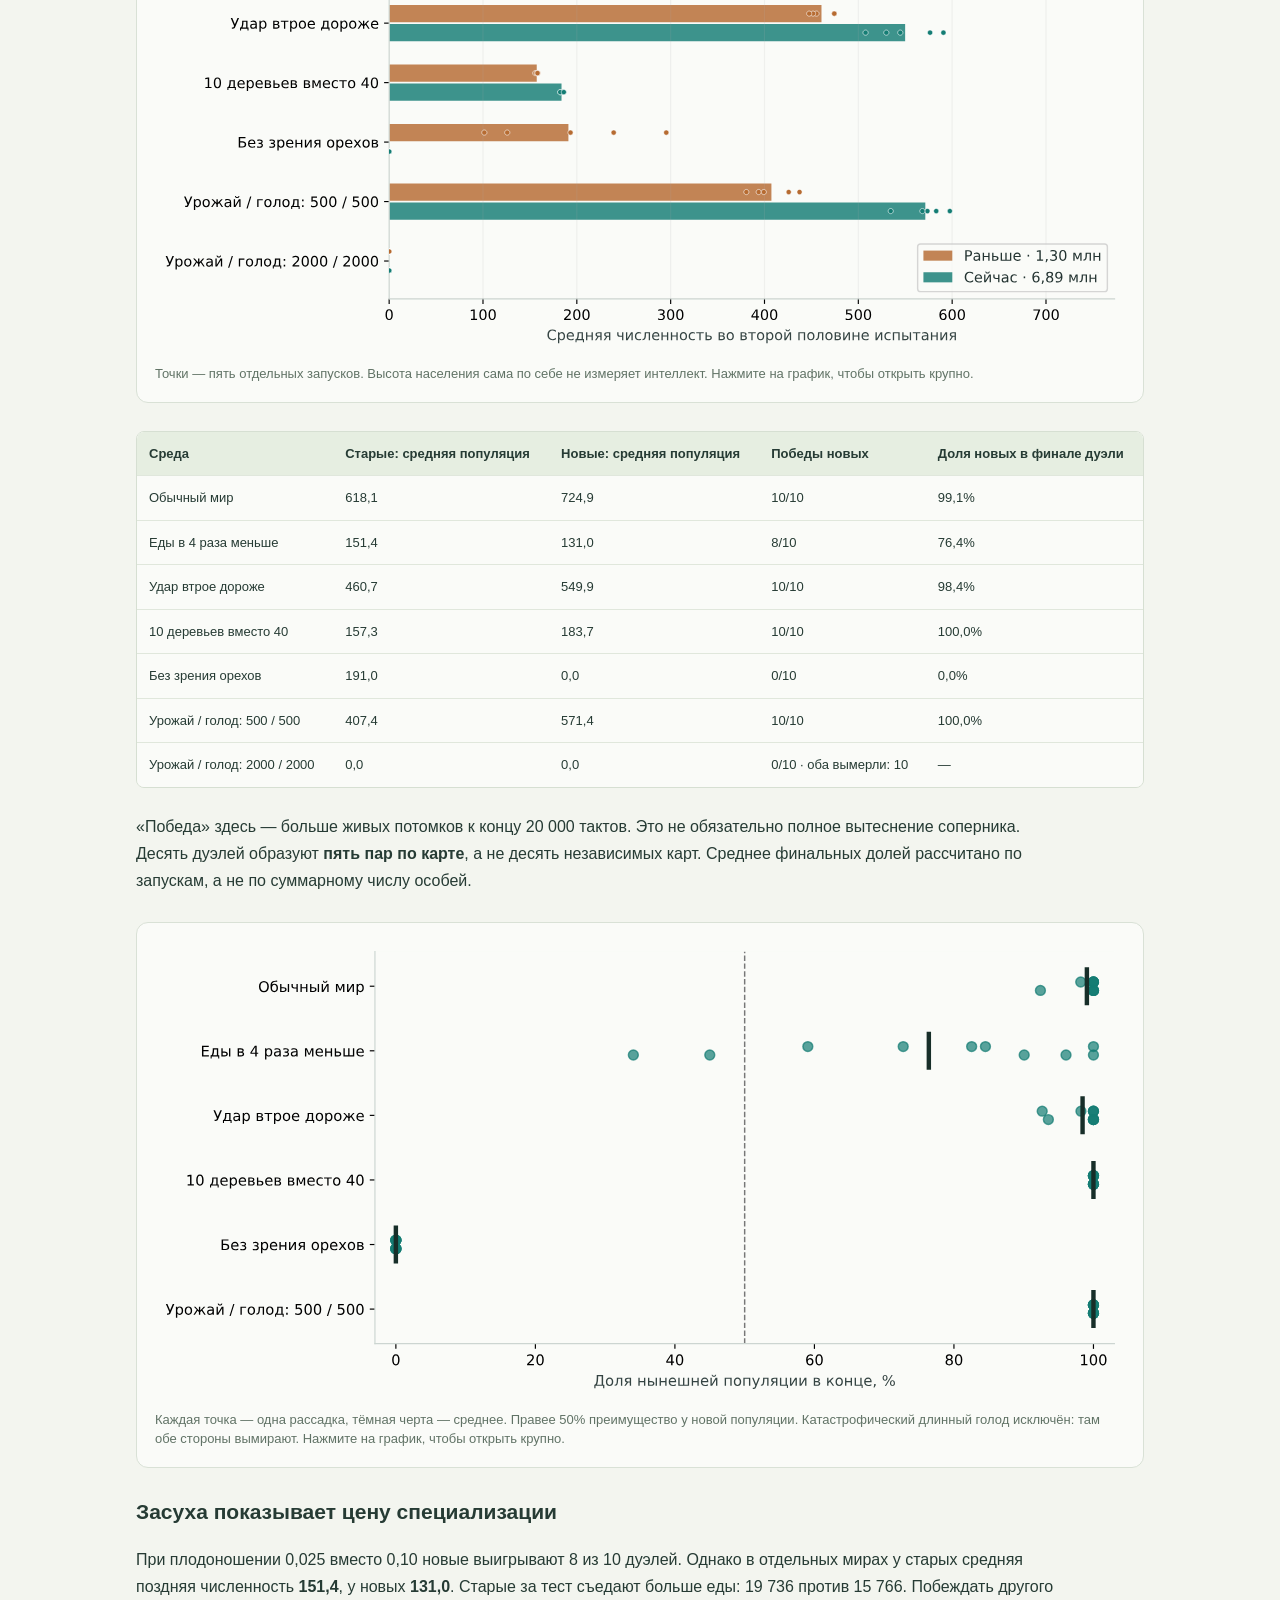
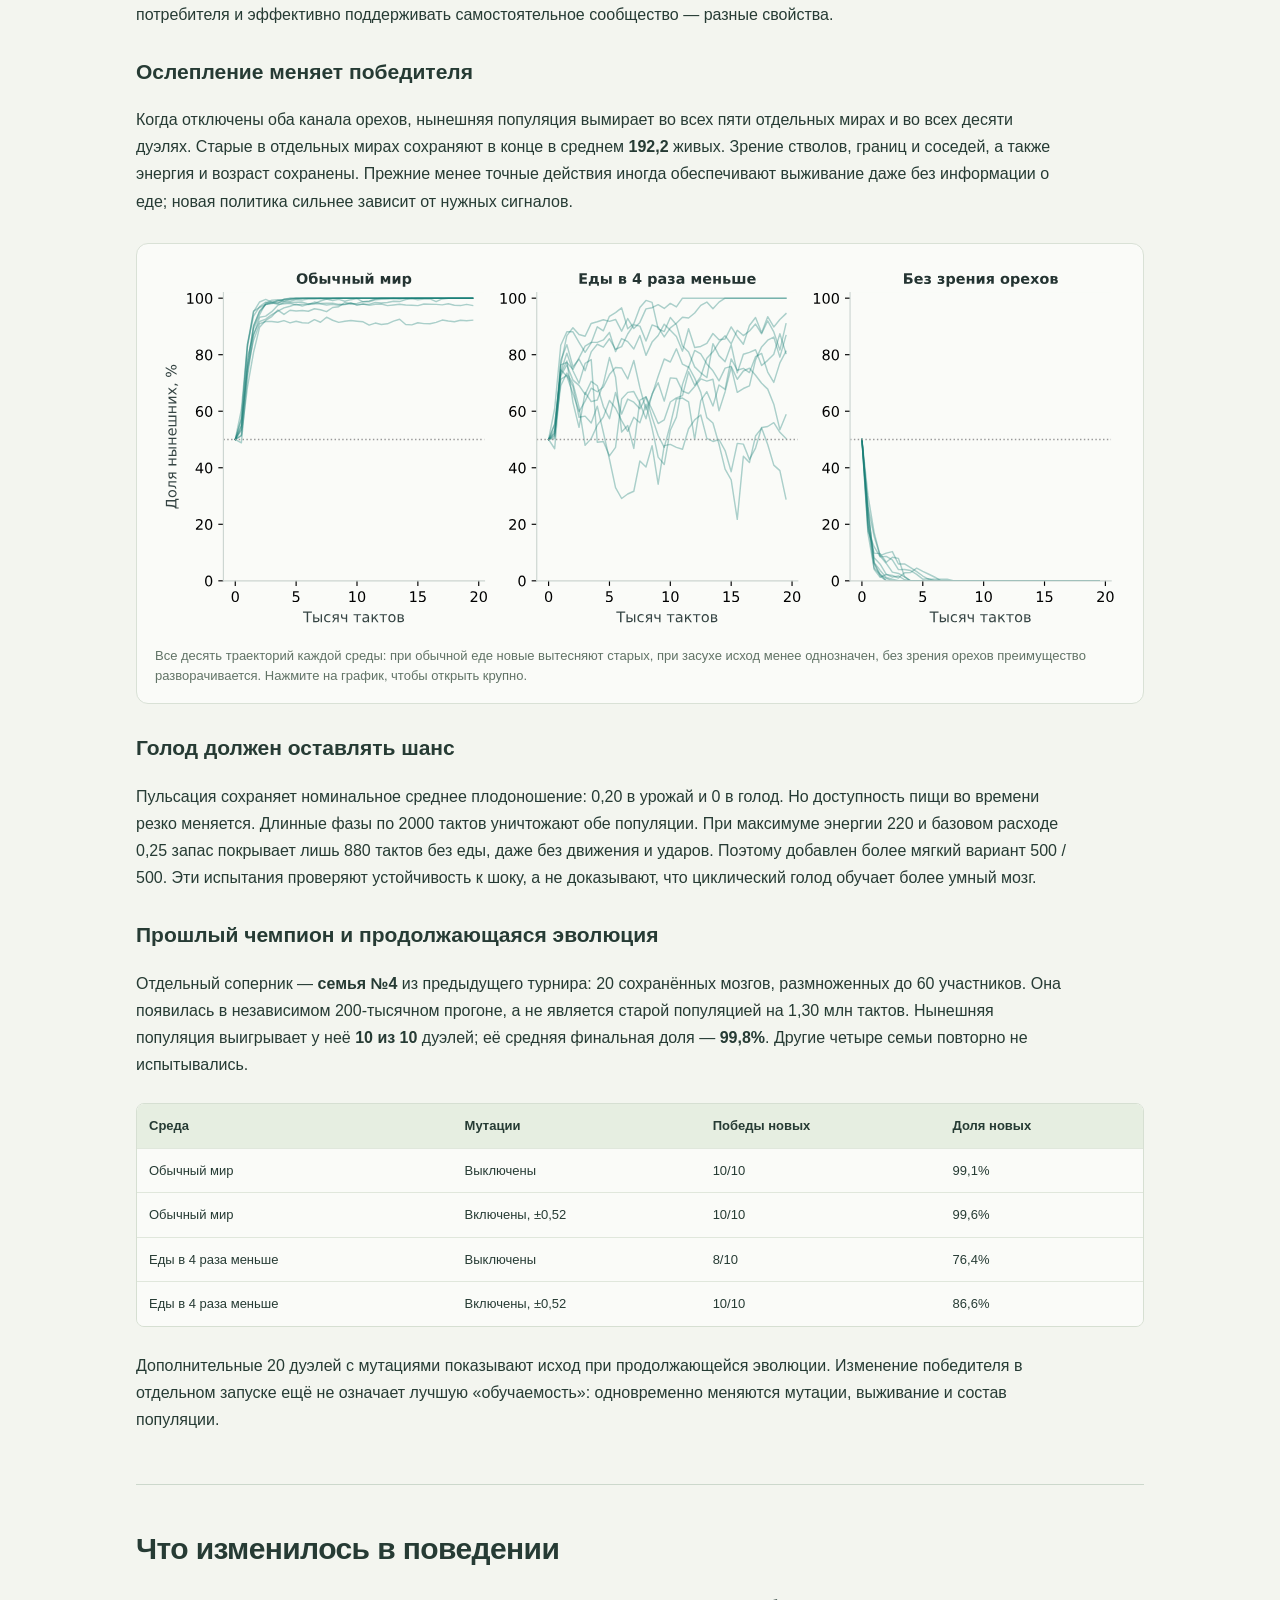
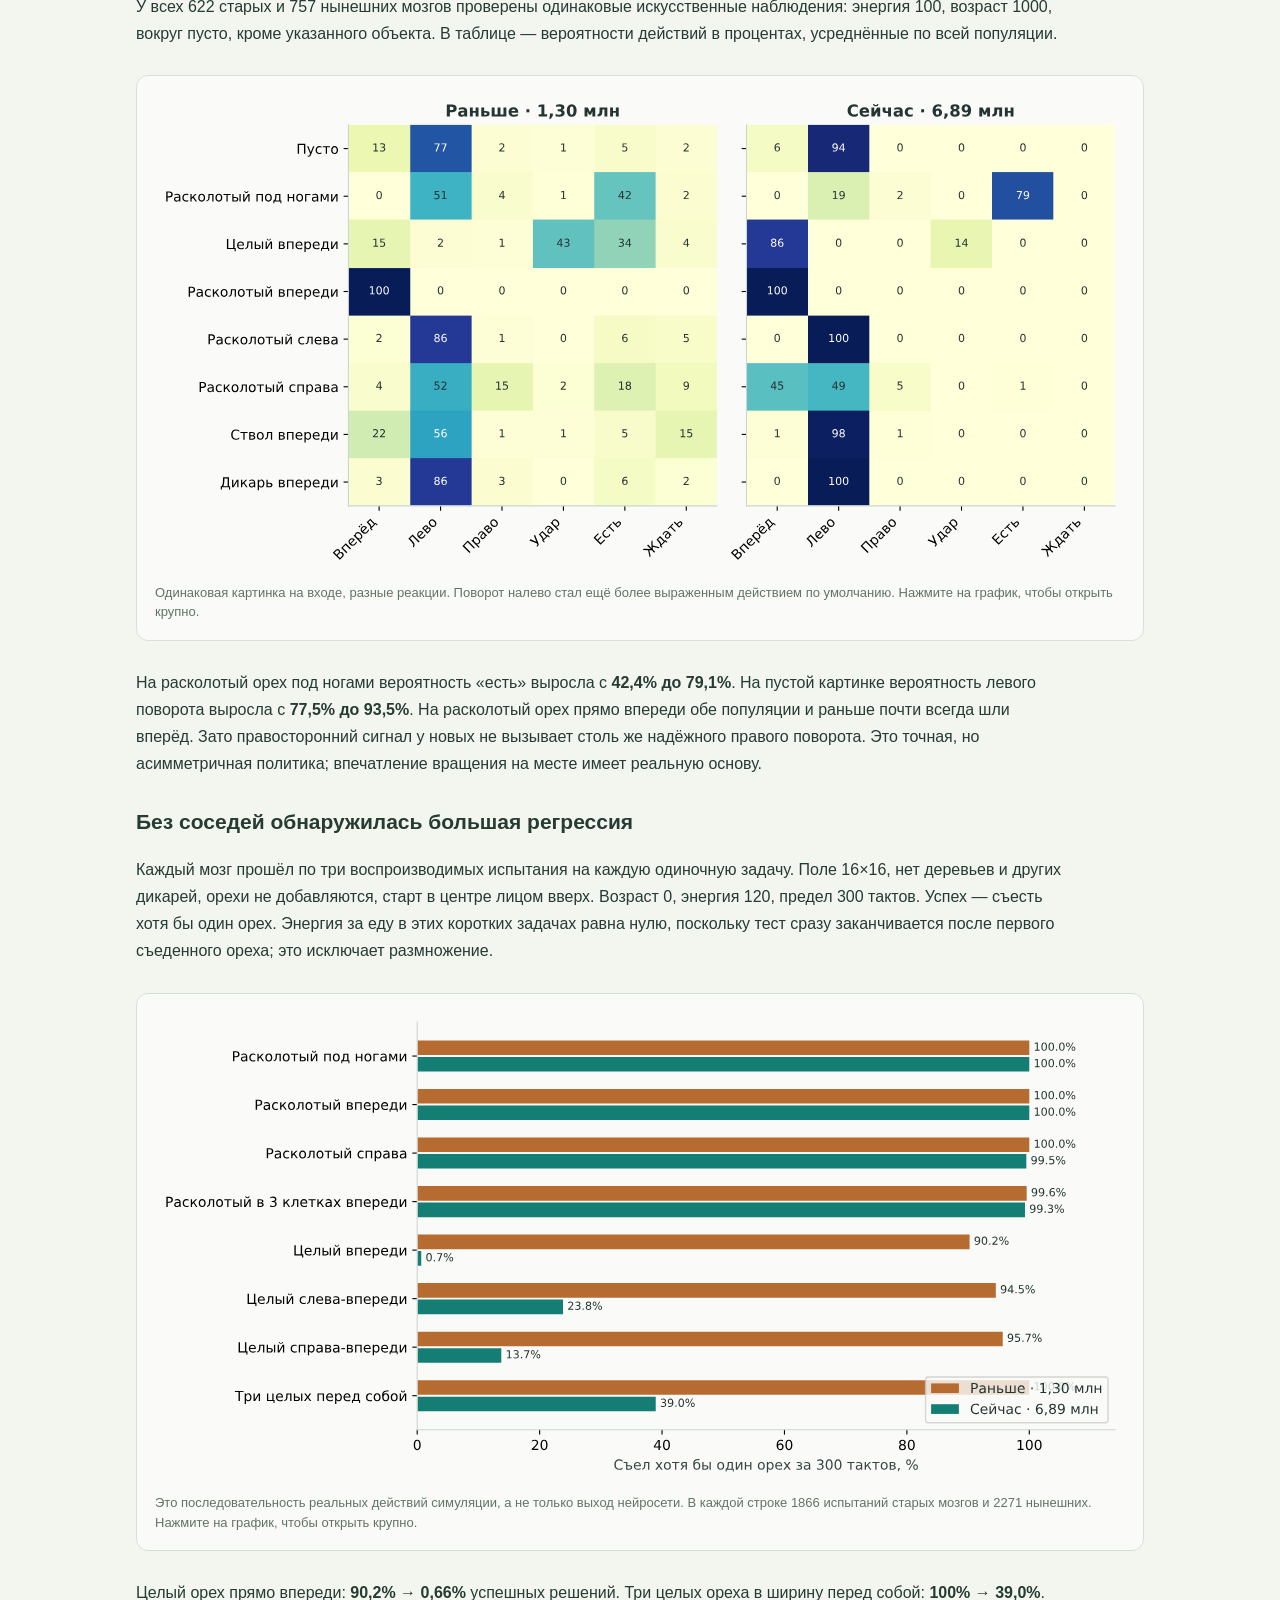
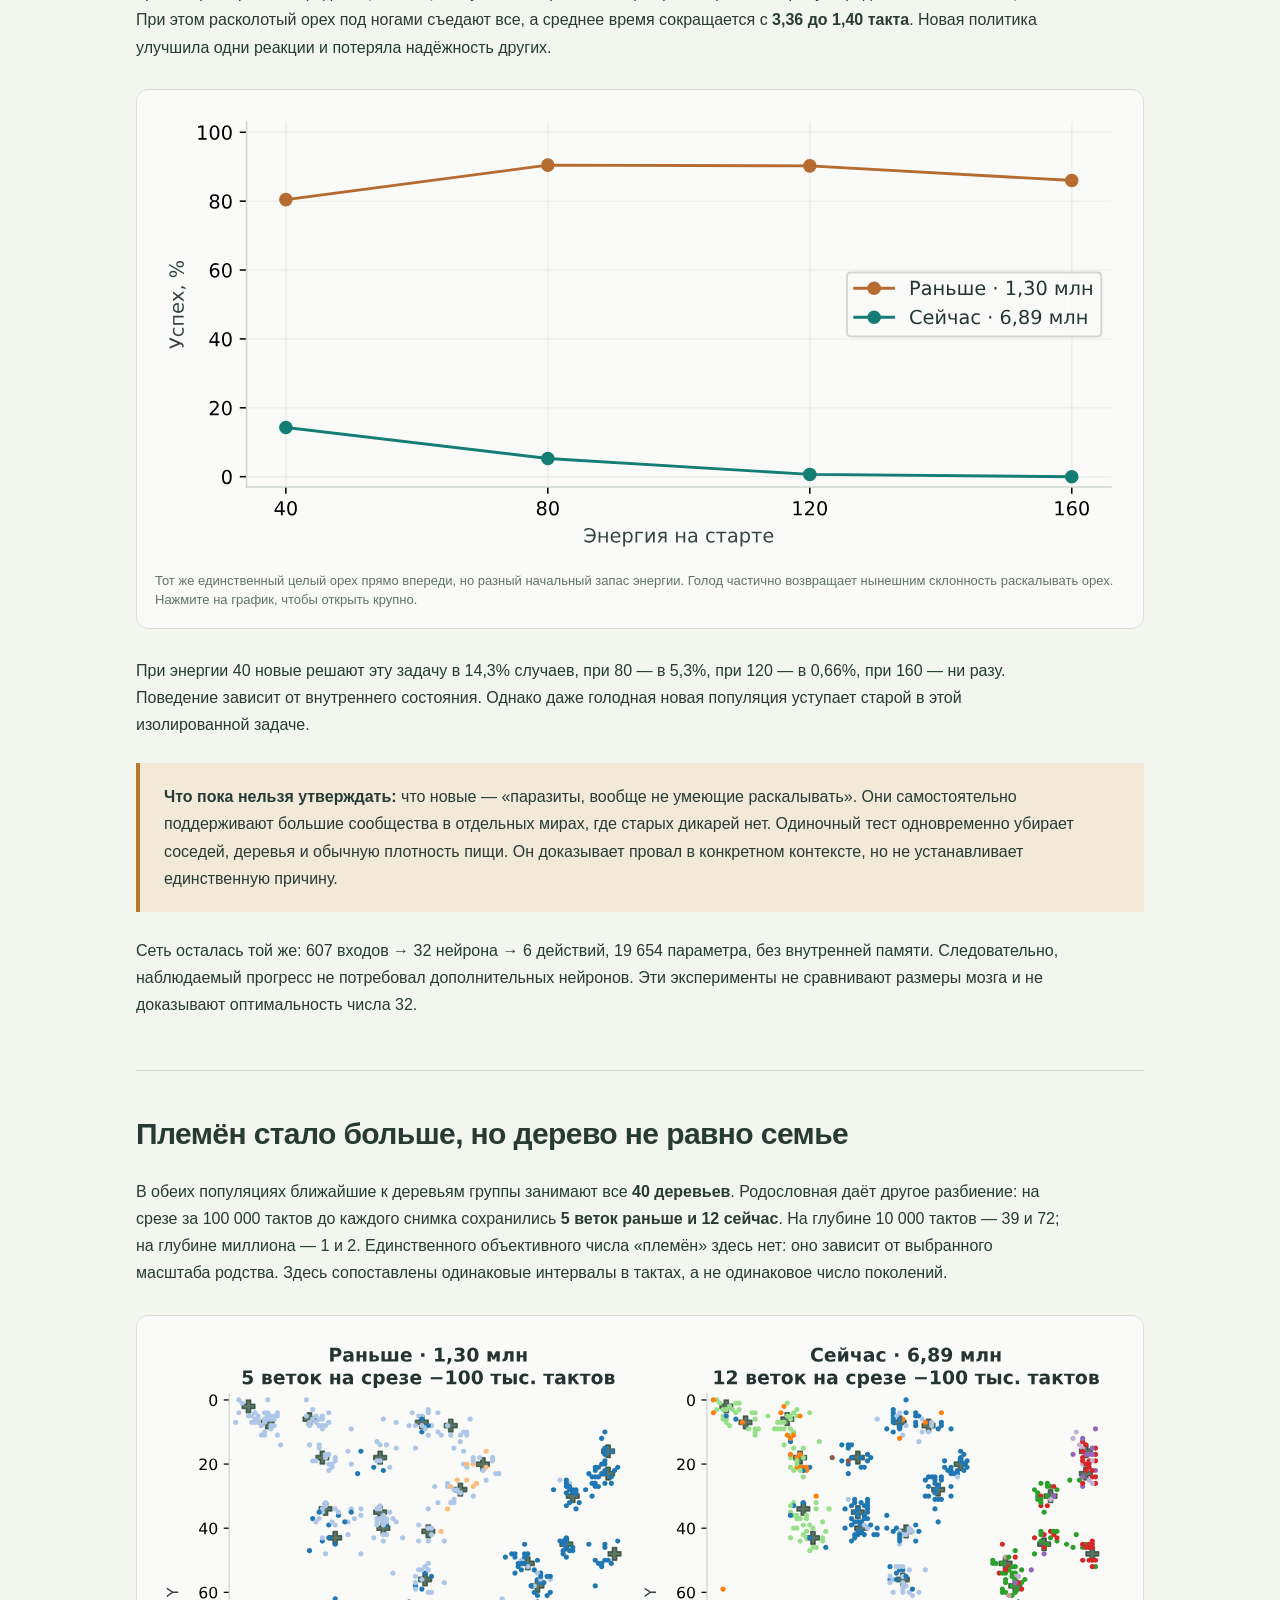
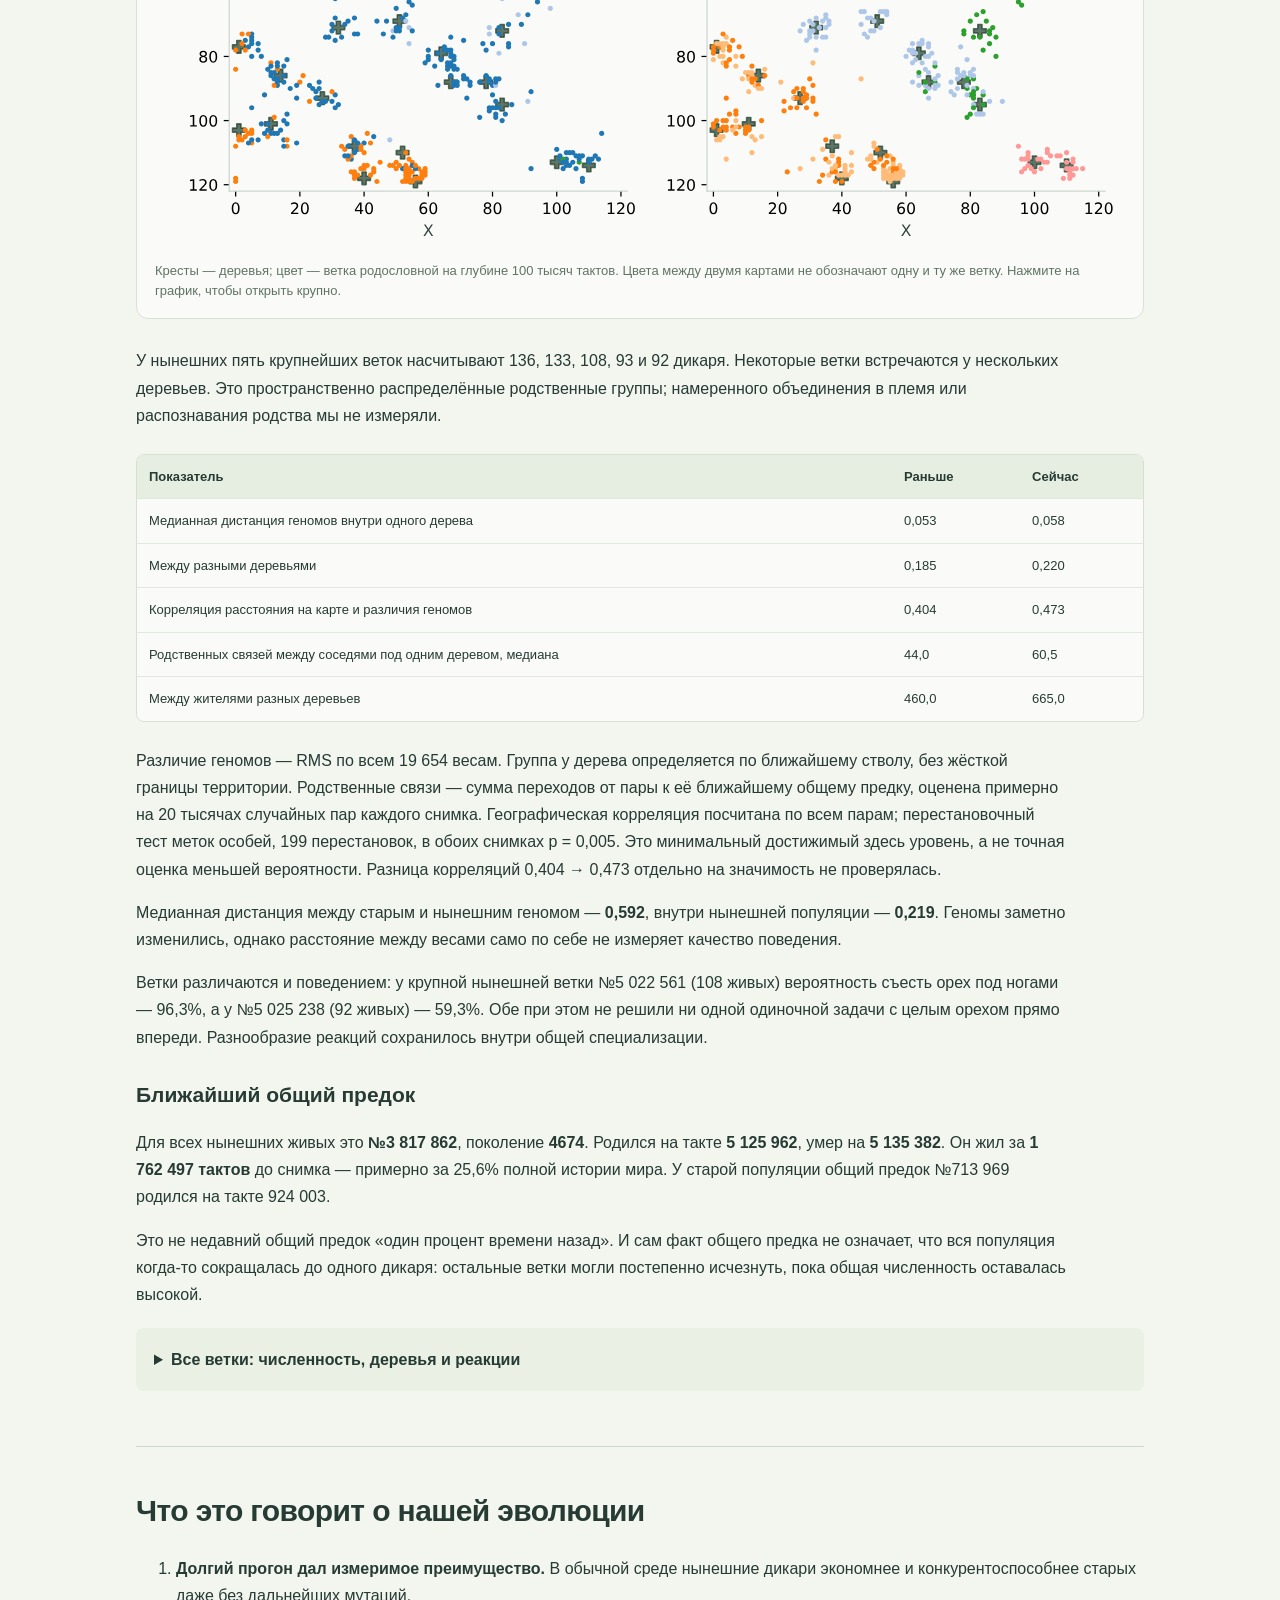
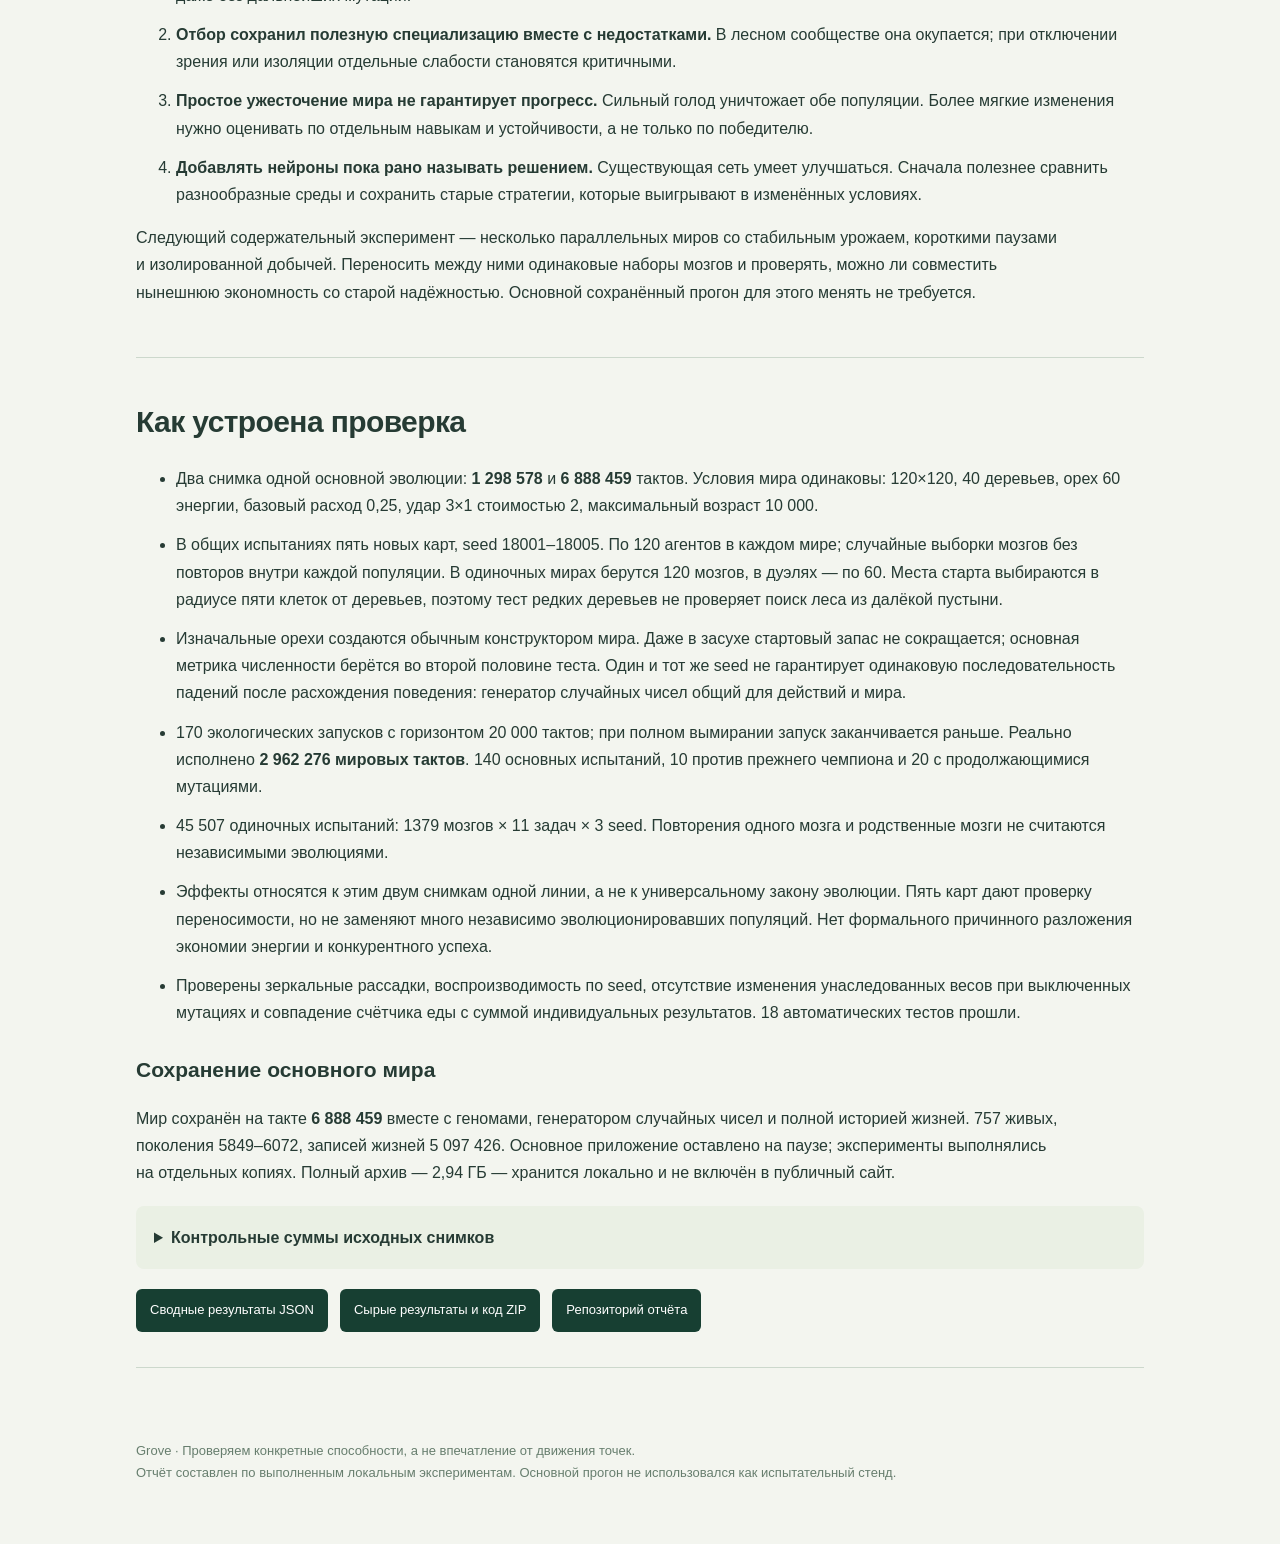
==== commit b45d75e6: "Publish isolated colony experiments and million-tick transfer results" ====
--- a/index.html
+++ b/index.html
@@ -1,4 +1,4 @@
-<!doctype html><html lang="ru"><head><meta charset="utf-8"><meta name="viewport" content="width=device-width,initial-scale=1"><meta name="description" content="170 экспериментов: что изменилось в нейроэволюции Grove между 1,3 и 6,9 млн тактов"><title>Grove — прогресс и цена специализации</title><style>*{box-sizing:border-box}html{scroll-behavior:smooth;scroll-padding-top:75px}body{margin:0;background:#f3f5ef;color:#263b34;font:16px/1.7 -apple-system,BlinkMacSystemFont,"Segoe UI",sans-serif}header,main,footer{max-width:1060px;margin:auto;padding:36px 26px}header{padding-top:62px;padding-bottom:30px}.eyebrow{font:11px/1.5 ui-monospace,monospace;letter-spacing:1.5px;color:#5a7468}h1{font-size:clamp(32px,5.5vw,62px);line-height:1.12;letter-spacing:-1.8px;margin:22px 0}h1 em{font-style:normal;color:#197c69}.lead{font-size:19px;max-width:830px;color:#53695e}.badges{display:flex;gap:8px;flex-wrap:wrap}.badges span{background:#e2eadd;padding:5px 11px;font-size:12px;border-radius:5px}nav{position:sticky;top:0;z-index:5;background:#173f32;display:flex;justify-content:center;gap:8px;padding:10px;overflow-x:auto;white-space:nowrap}nav a{color:#edf3e9;text-decoration:none;padding:5px 12px;font-size:13px}section{padding:20px 0 35px;border-bottom:1px solid #ccd8cc}h2{font-size:30px;line-height:1.25;letter-spacing:-.6px}h3{font-size:21px;line-height:1.3;margin-top:30px}p{max-width:930px}a{color:#087c69}figure{margin:28px 0;background:#fafbf8;border:1px solid #d9e1d6;border-radius:12px;padding:18px}figure img{width:100%;display:block}figcaption{font-size:13px;color:#617366;margin-top:10px;line-height:1.5}.cards{display:grid;grid-template-columns:repeat(3,1fr);gap:12px;margin:25px 0}.cards article{background:#e6eee2;border:1px solid #cbdcc8;padding:22px;border-radius:10px}.cards b{font-size:39px;line-height:1.2;color:#15725e;display:block}.cards span{display:block;font-size:13px;margin-top:8px}.callout{border-left:4px solid #1a8b6e;background:#e4ede1;padding:20px 24px;margin:25px 0}.warn{border-color:#b8772e;background:#f3e9d9}.scroll{overflow:auto;margin:25px 0;border:1px solid #d6dfd2;border-radius:8px}table{width:100%;border-collapse:collapse;background:#fafbf8;font-size:13px;line-height:1.5}td,th{padding:12px;text-align:left;border-bottom:1px solid #e0e7dc}th{background:#e6eee1;font-weight:600}tr:last-child td{border:0}td:first-child{min-width:160px}details{padding:18px;background:#eaf0e4;margin:20px 0;border-radius:8px}summary{cursor:pointer;font-weight:600}code{font-size:11px;overflow-wrap:anywhere}li{margin:12px 0}.downloads{display:flex;gap:12px;flex-wrap:wrap}.downloads a{background:#173f32;color:#fff;padding:10px 14px;border-radius:6px;text-decoration:none;font-size:13px}footer{font-size:13px;color:#677e6e;padding-bottom:60px}@media(max-width:600px){header,main,footer{padding-left:17px;padding-right:17px}header{padding-top:32px}h1{letter-spacing:-1px}h2{font-size:25px}.lead{font-size:17px}nav{justify-content:flex-start}.cards{grid-template-columns:1fr;gap:8px}.cards article{padding:14px;display:flex;gap:16px;align-items:center}.cards b{font-size:30px;min-width:110px}.cards span{margin:0}figure{padding:5px;margin:22px -8px}figcaption{padding:8px;font-size:12px}.callout{padding:15px}td,th{padding:9px}body{font-size:15px}ul,ol{padding-left:22px}}@media print{nav{position:static}.downloads{display:none}details{display:block}section{break-inside:auto}figure{break-inside:avoid}}</style></head><body><header><div class="eyebrow">GROVE / ПОЛЕВОЙ ОТЧЁТ 02 · 10 НОЯБРЯ 2026</div><h1>Эволюция стала точнее.<br><em>И потеряла часть гибкости.</em></h1><p class="lead">Сравнение популяций на 1,30 и 6,89 млн тактов. Новые дикари лучше конкурируют и экономят энергию, но хуже справляются с некоторыми простыми задачами в одиночку.</p><div class="badges"><span>170 экологических испытаний</span><span>45 507 одиночных задач</span><span>Основной мир сохранён</span></div></header>
+<!doctype html><html lang="ru"><head><meta charset="utf-8"><meta name="viewport" content="width=device-width,initial-scale=1"><meta name="description" content="170 экспериментов: что изменилось в нейроэволюции Grove между 1,3 и 6,9 млн тактов"><title>Grove — прогресс и цена специализации</title><style>*{box-sizing:border-box}html{scroll-behavior:smooth;scroll-padding-top:75px}body{margin:0;background:#f3f5ef;color:#263b34;font:16px/1.7 -apple-system,BlinkMacSystemFont,"Segoe UI",sans-serif}header,main,footer{max-width:1060px;margin:auto;padding:36px 26px}header{padding-top:62px;padding-bottom:30px}.eyebrow{font:11px/1.5 ui-monospace,monospace;letter-spacing:1.5px;color:#5a7468}h1{font-size:clamp(32px,5.5vw,62px);line-height:1.12;letter-spacing:-1.8px;margin:22px 0}h1 em{font-style:normal;color:#197c69}.lead{font-size:19px;max-width:830px;color:#53695e}.badges{display:flex;gap:8px;flex-wrap:wrap}.badges span{background:#e2eadd;padding:5px 11px;font-size:12px;border-radius:5px}nav{position:sticky;top:0;z-index:5;background:#173f32;display:flex;justify-content:center;gap:8px;padding:10px;overflow-x:auto;white-space:nowrap}nav a{color:#edf3e9;text-decoration:none;padding:5px 12px;font-size:13px}section{padding:20px 0 35px;border-bottom:1px solid #ccd8cc}h2{font-size:30px;line-height:1.25;letter-spacing:-.6px}h3{font-size:21px;line-height:1.3;margin-top:30px}p{max-width:930px}a{color:#087c69}figure{margin:28px 0;background:#fafbf8;border:1px solid #d9e1d6;border-radius:12px;padding:18px}figure img{width:100%;display:block}figcaption{font-size:13px;color:#617366;margin-top:10px;line-height:1.5}.cards{display:grid;grid-template-columns:repeat(3,1fr);gap:12px;margin:25px 0}.cards article{background:#e6eee2;border:1px solid #cbdcc8;padding:22px;border-radius:10px}.cards b{font-size:39px;line-height:1.2;color:#15725e;display:block}.cards span{display:block;font-size:13px;margin-top:8px}.callout{border-left:4px solid #1a8b6e;background:#e4ede1;padding:20px 24px;margin:25px 0}.warn{border-color:#b8772e;background:#f3e9d9}.scroll{overflow:auto;margin:25px 0;border:1px solid #d6dfd2;border-radius:8px}table{width:100%;border-collapse:collapse;background:#fafbf8;font-size:13px;line-height:1.5}td,th{padding:12px;text-align:left;border-bottom:1px solid #e0e7dc}th{background:#e6eee1;font-weight:600}tr:last-child td{border:0}td:first-child{min-width:160px}details{padding:18px;background:#eaf0e4;margin:20px 0;border-radius:8px}summary{cursor:pointer;font-weight:600}code{font-size:11px;overflow-wrap:anywhere}li{margin:12px 0}.downloads{display:flex;gap:12px;flex-wrap:wrap}.downloads a{background:#173f32;color:#fff;padding:10px 14px;border-radius:6px;text-decoration:none;font-size:13px}footer{font-size:13px;color:#677e6e;padding-bottom:60px}@media(max-width:600px){header,main,footer{padding-left:17px;padding-right:17px}header{padding-top:32px}h1{letter-spacing:-1px}h2{font-size:25px}.lead{font-size:17px}nav{justify-content:flex-start}.cards{grid-template-columns:1fr;gap:8px}.cards article{padding:14px;display:flex;gap:16px;align-items:center}.cards b{font-size:30px;min-width:110px}.cards span{margin:0}figure{padding:5px;margin:22px -8px}figcaption{padding:8px;font-size:12px}.callout{padding:15px}td,th{padding:9px}body{font-size:15px}ul,ol{padding-left:22px}}@media print{nav{position:static}.downloads{display:none}details{display:block}section{break-inside:auto}figure{break-inside:avoid}}</style></head><body><header><div class="eyebrow">GROVE / ПОЛЕВОЙ ОТЧЁТ 02 · 10 НОЯБРЯ 2026</div><h1>Эволюция стала точнее.<br><em>И потеряла часть гибкости.</em></h1><p class="lead">Сравнение популяций на 1,30 и 6,89 млн тактов. Новые дикари лучше конкурируют и экономят энергию, но хуже справляются с некоторыми простыми задачами в одиночку.</p><div class="badges"><span>170 экологических испытаний</span><span>45 507 одиночных задач</span><span>Основной мир сохранён</span></div><p class="callout"><a href="islands/">Новый эксперимент: 16 островов, самостоятельная добыча и ещё миллион тактов →</a></p></header>
 <nav><a href="#verdict">Вывод</a><a href="#worlds">Среды</a><a href="#behavior">Поведение</a><a href="#tribes">Племена</a><a href="#method">Методика и данные</a></nav>
 <main><section id="verdict"><h2>Прогресс есть. Но «умнее во всём» они не стали.</h2><div class="cards"><article><b>+17,3%</b><span>устойчивая численность в обычной среде</span></article><article><b>−56,4%</b><span>ударов на один расколотый орех</span></article><article><b>10 / 10</b><span>побед над старой популяцией в обычном мире</span></article></div>
 <p>В обычной среде старая популяция поддерживала в среднем <strong>618,1</strong> живых, новая — <strong>724,9</strong>. Это средняя численность на тактах 10 001–20 000, а не удачный кадр в конце. За весь тест они съедали почти одинаковое количество орехов: 80 594 против 79 984. Новая популяция содержала больше особей на примерно том же потоке еды.</p>
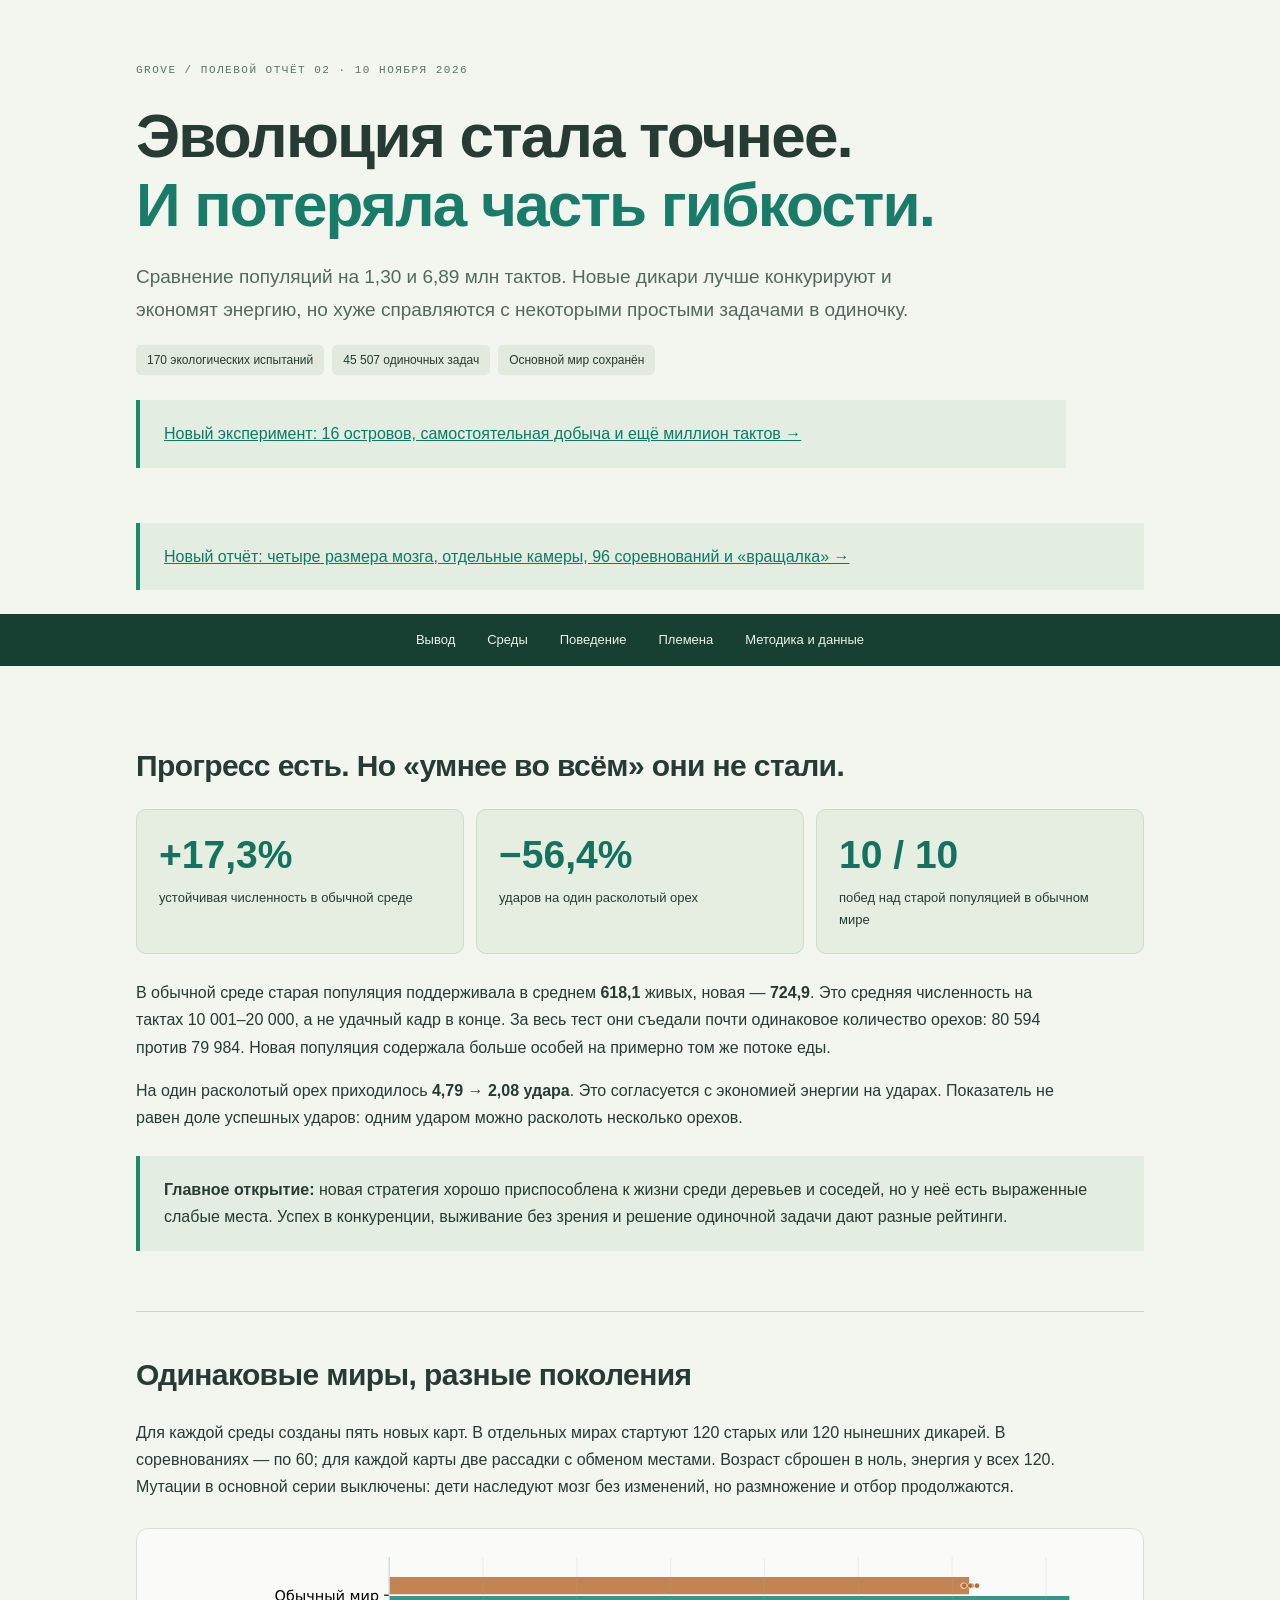
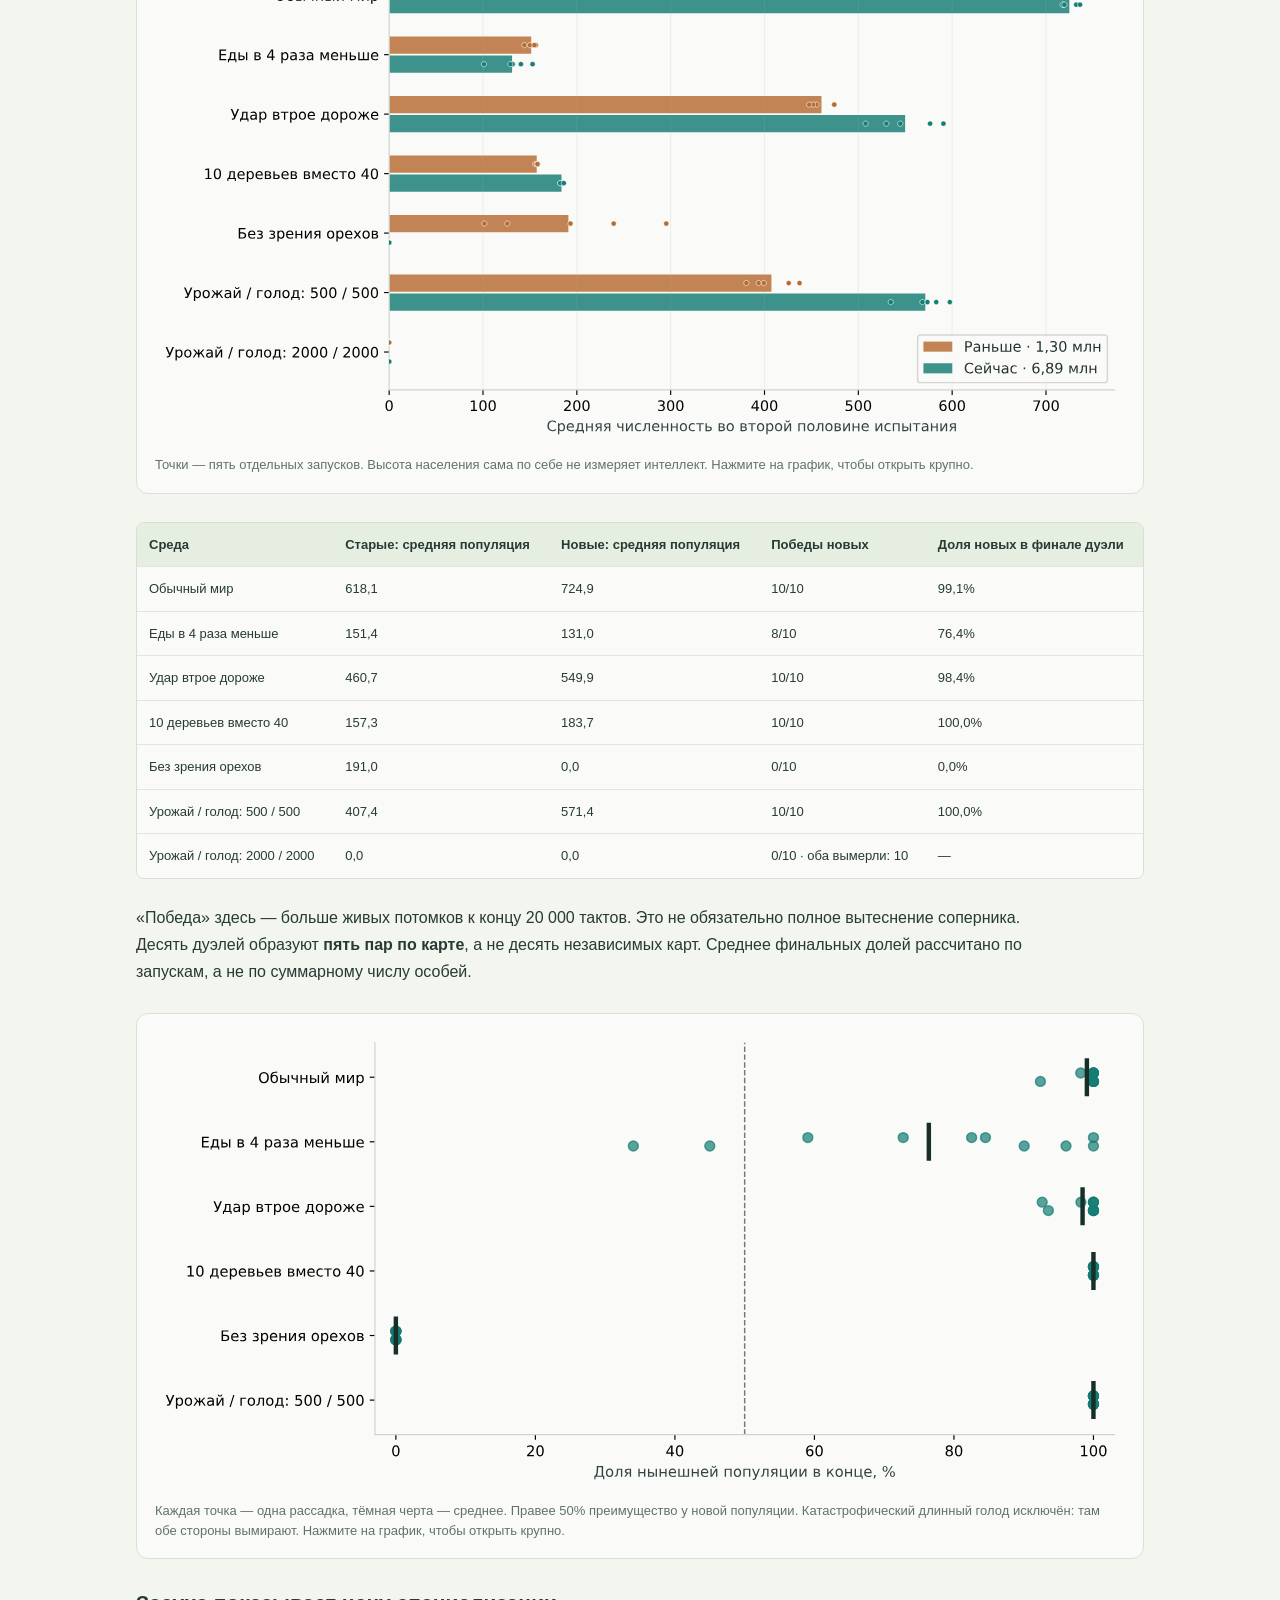
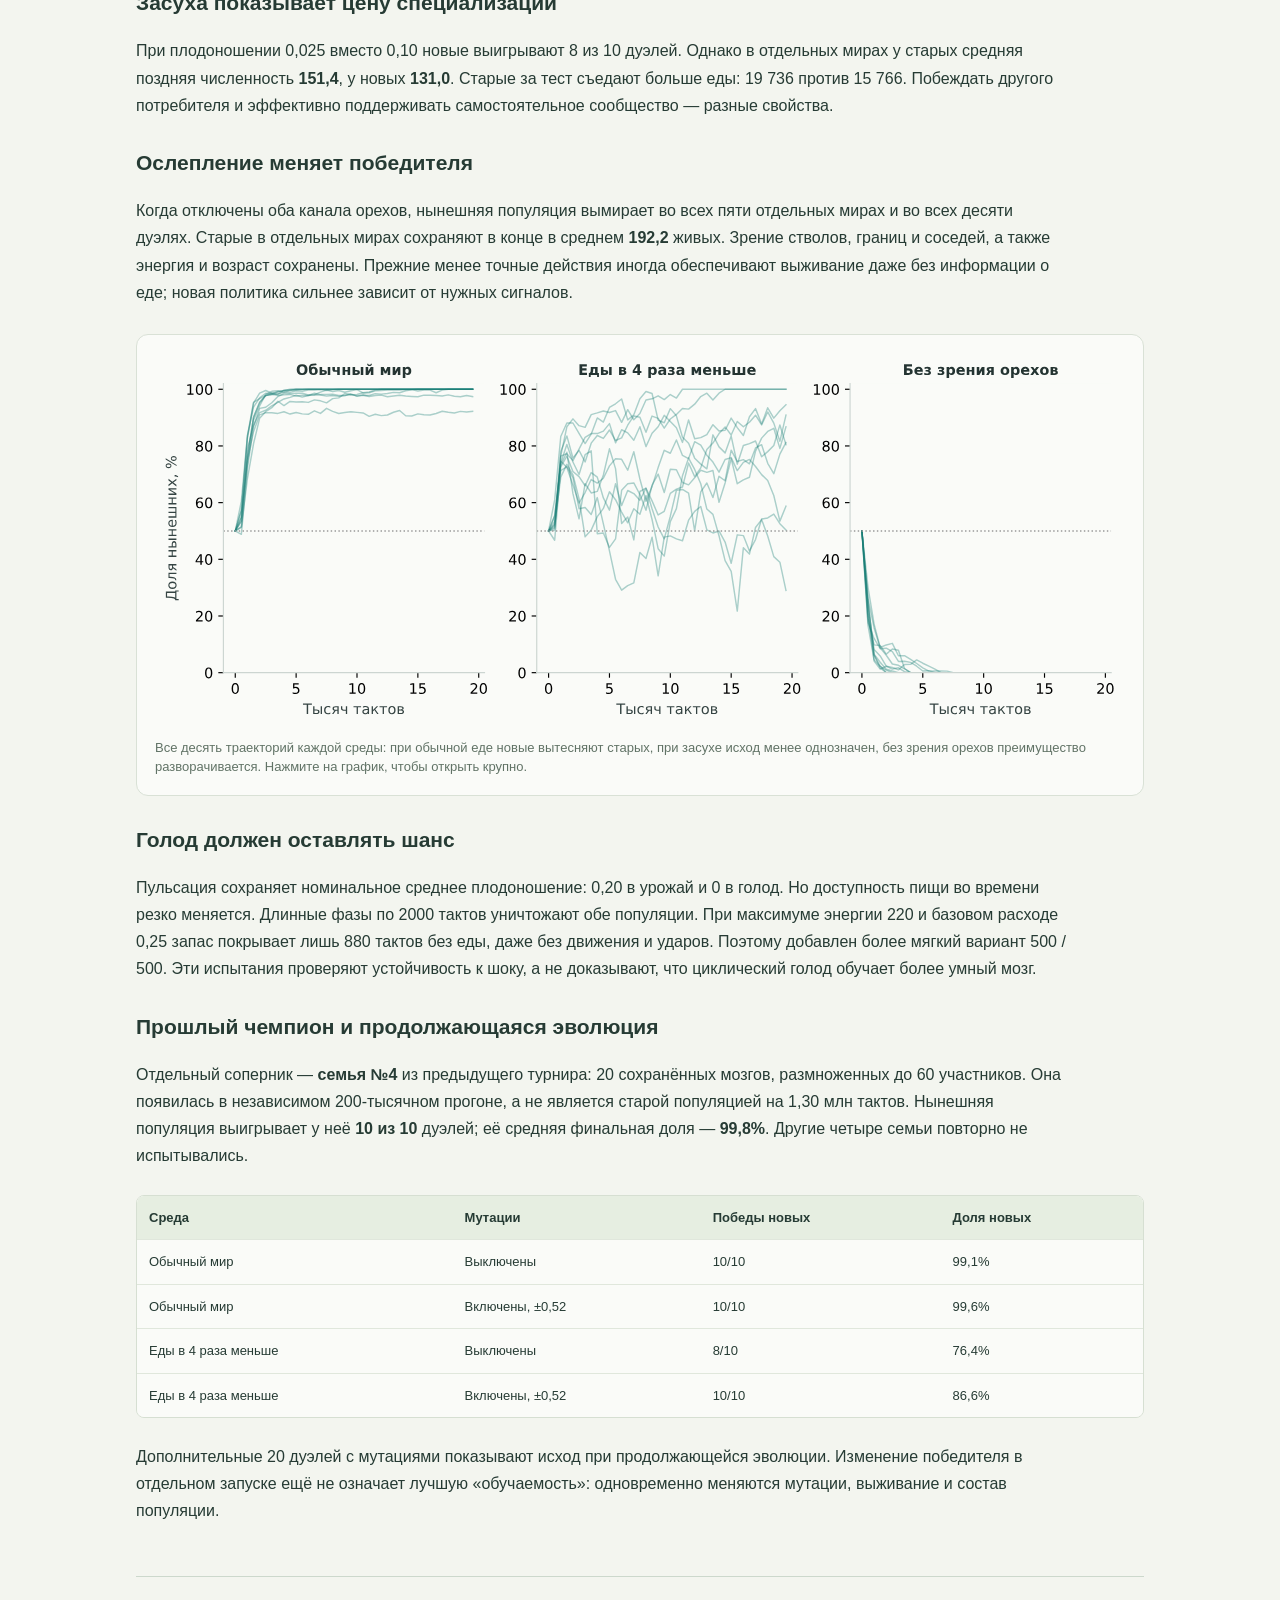
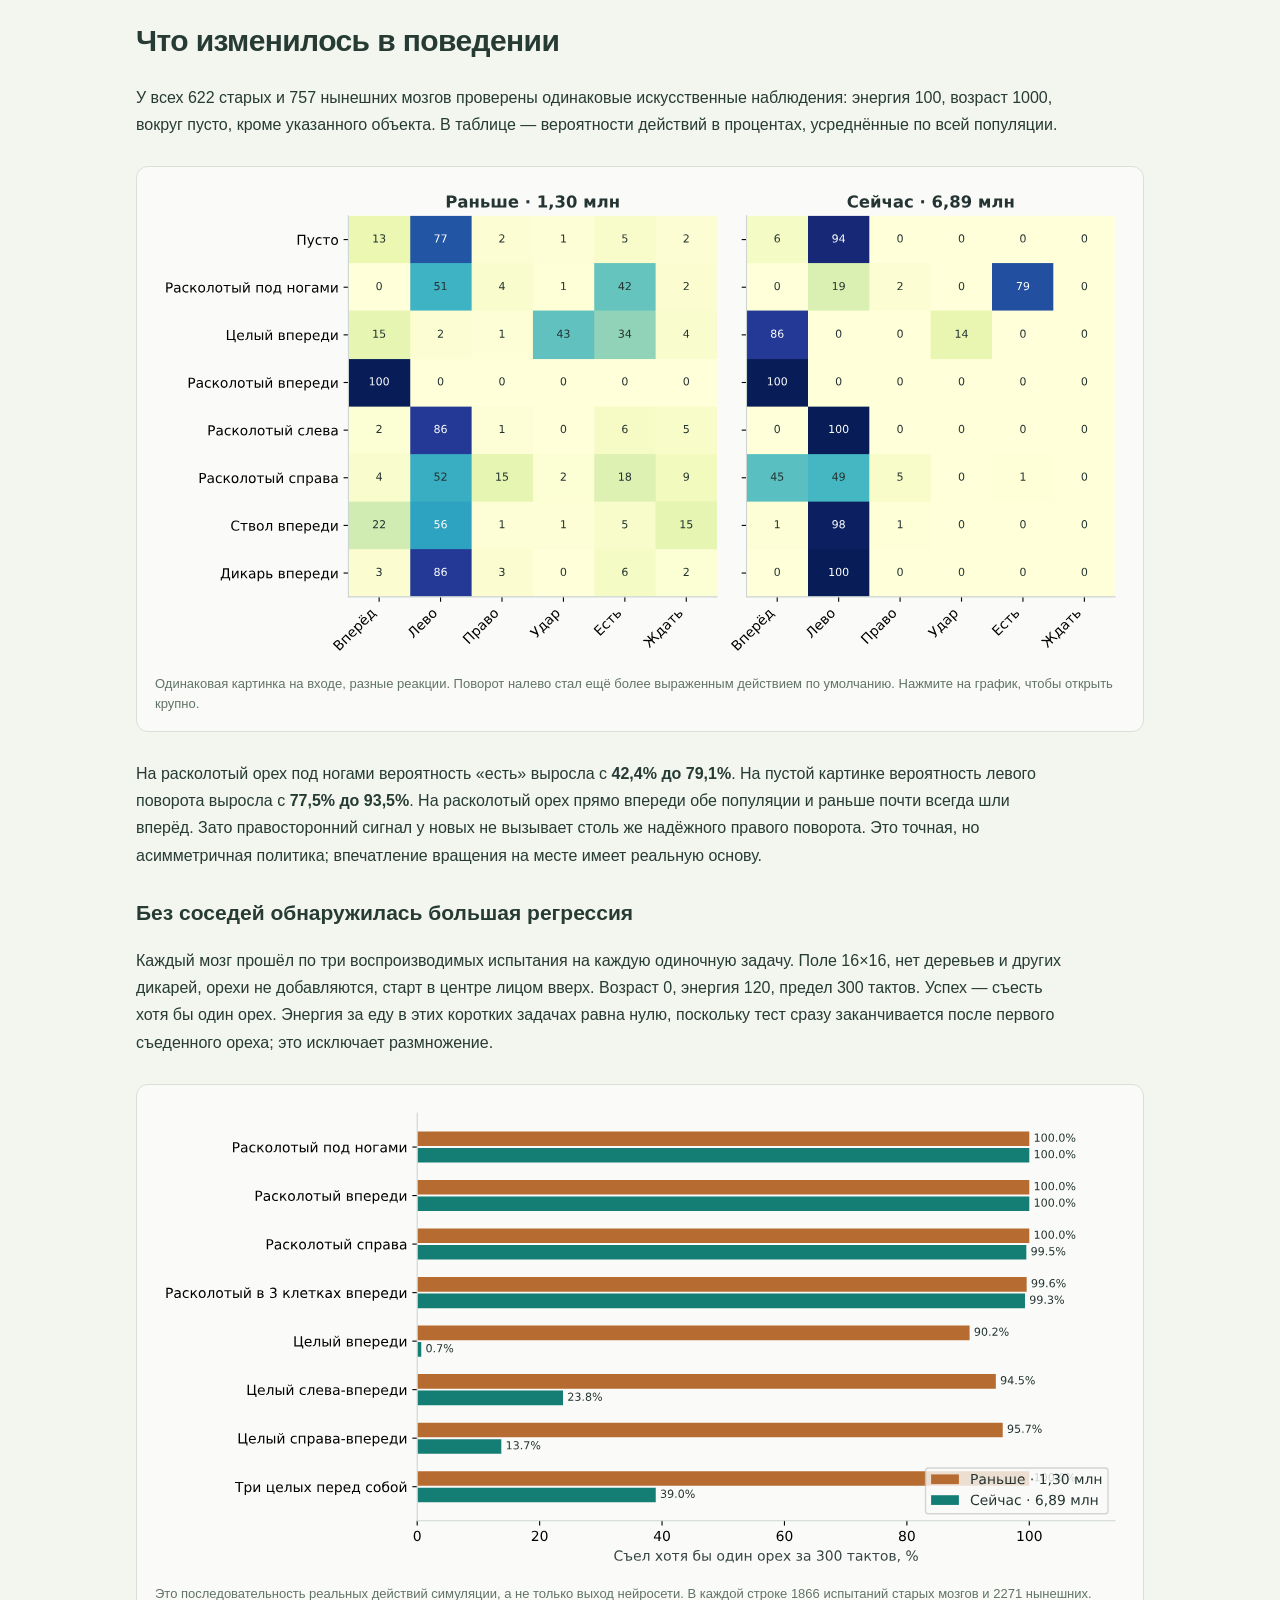
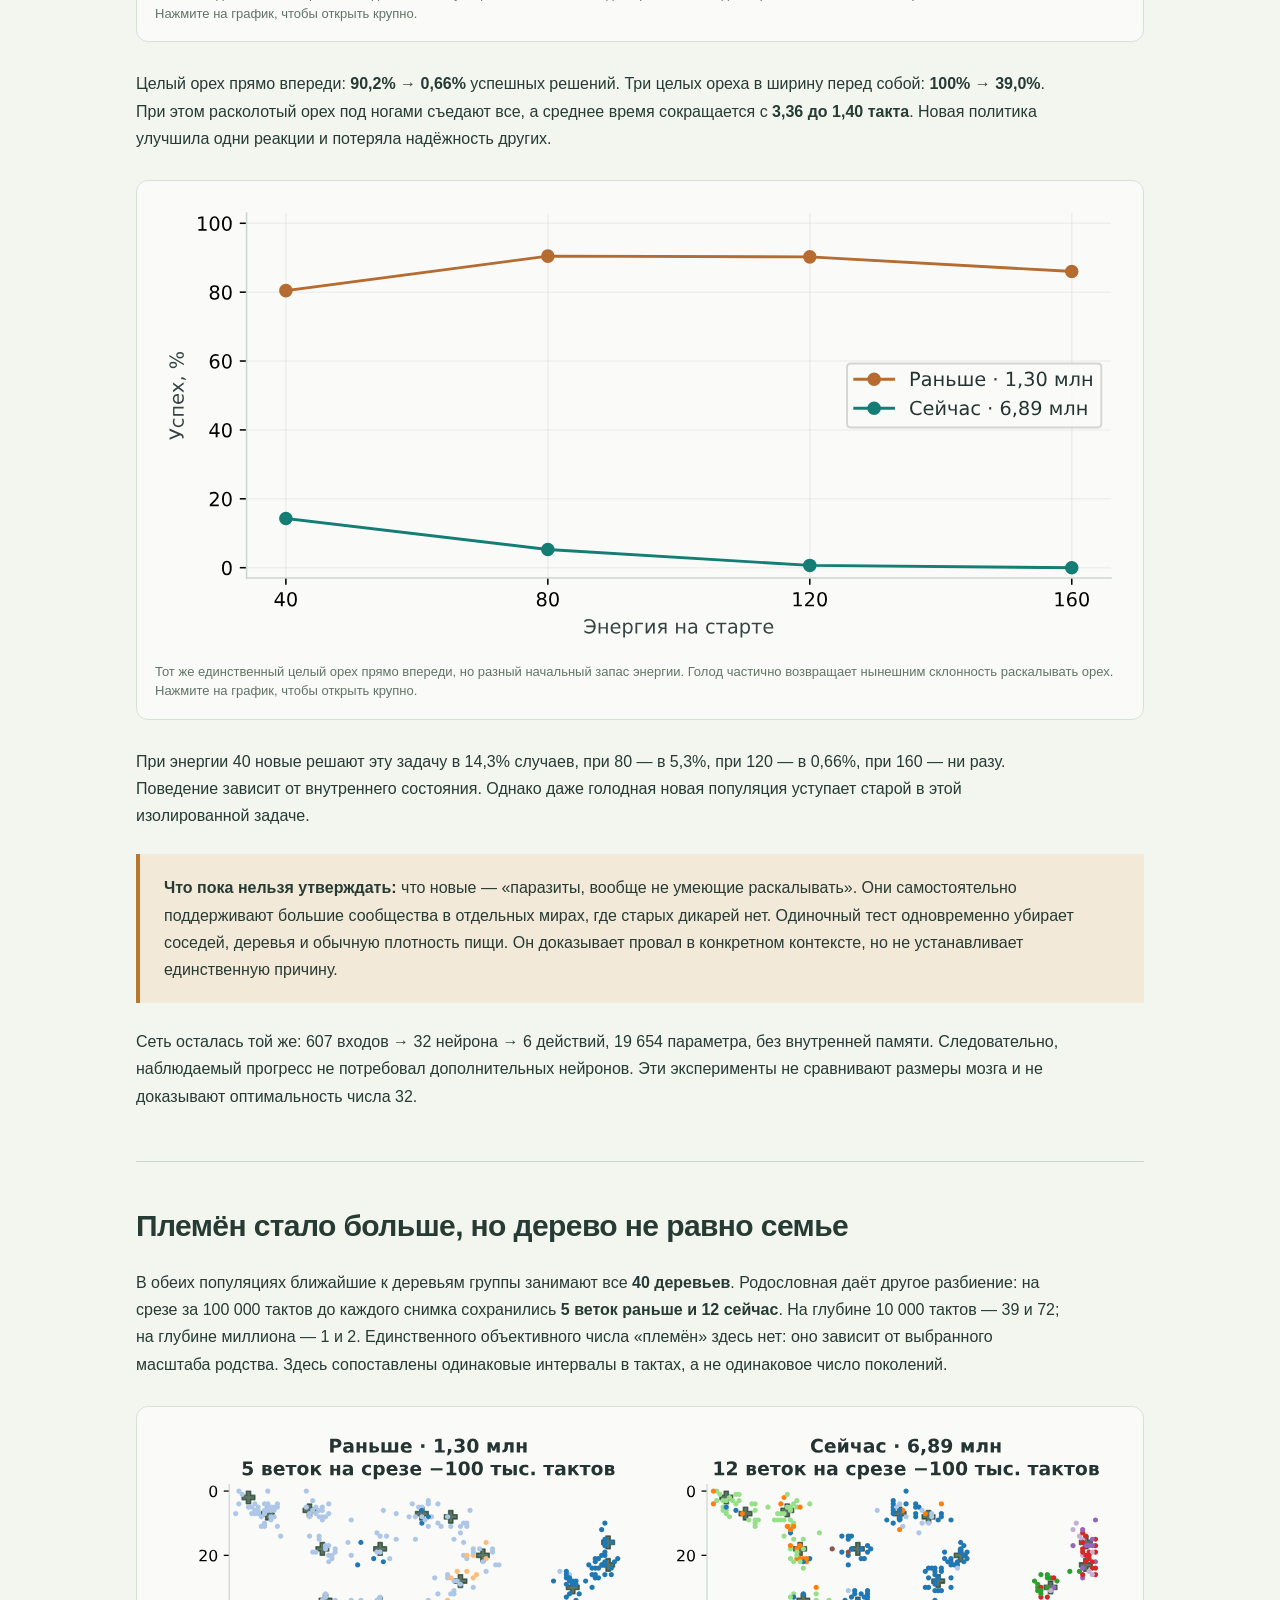
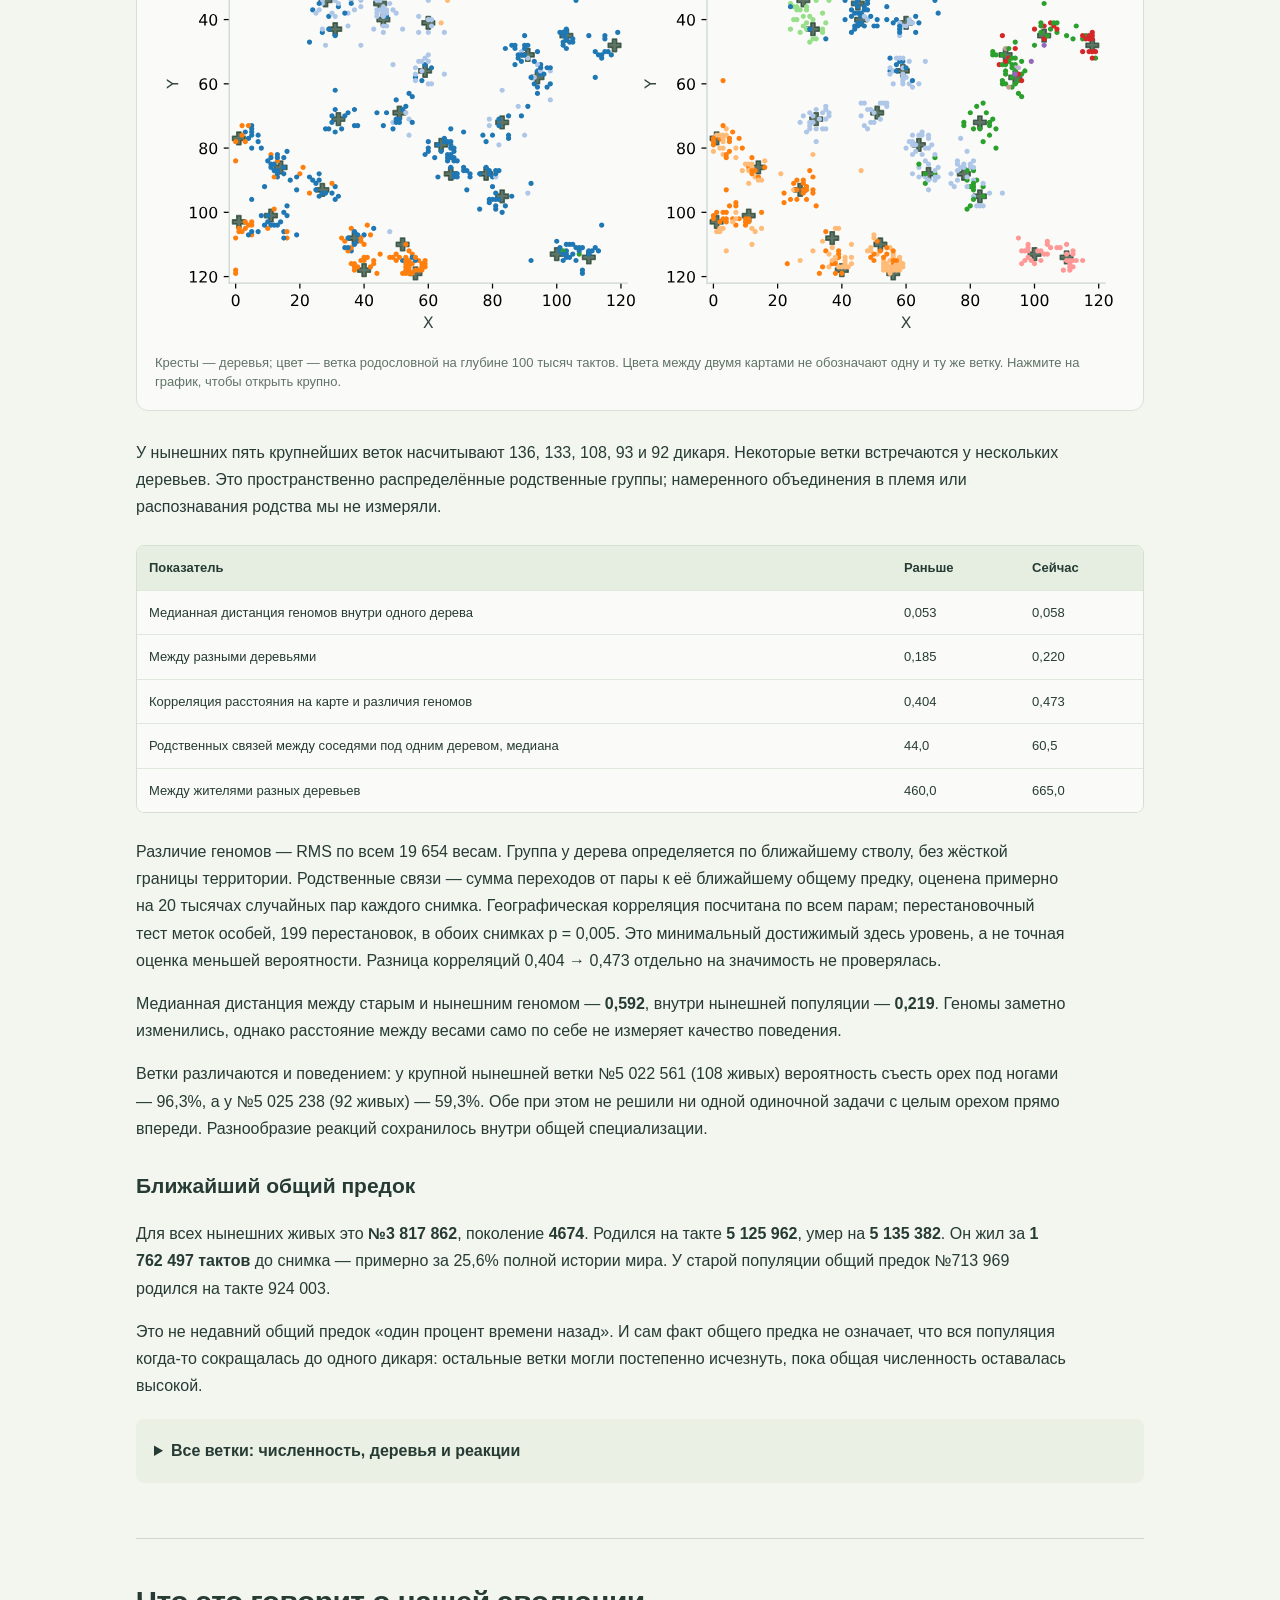
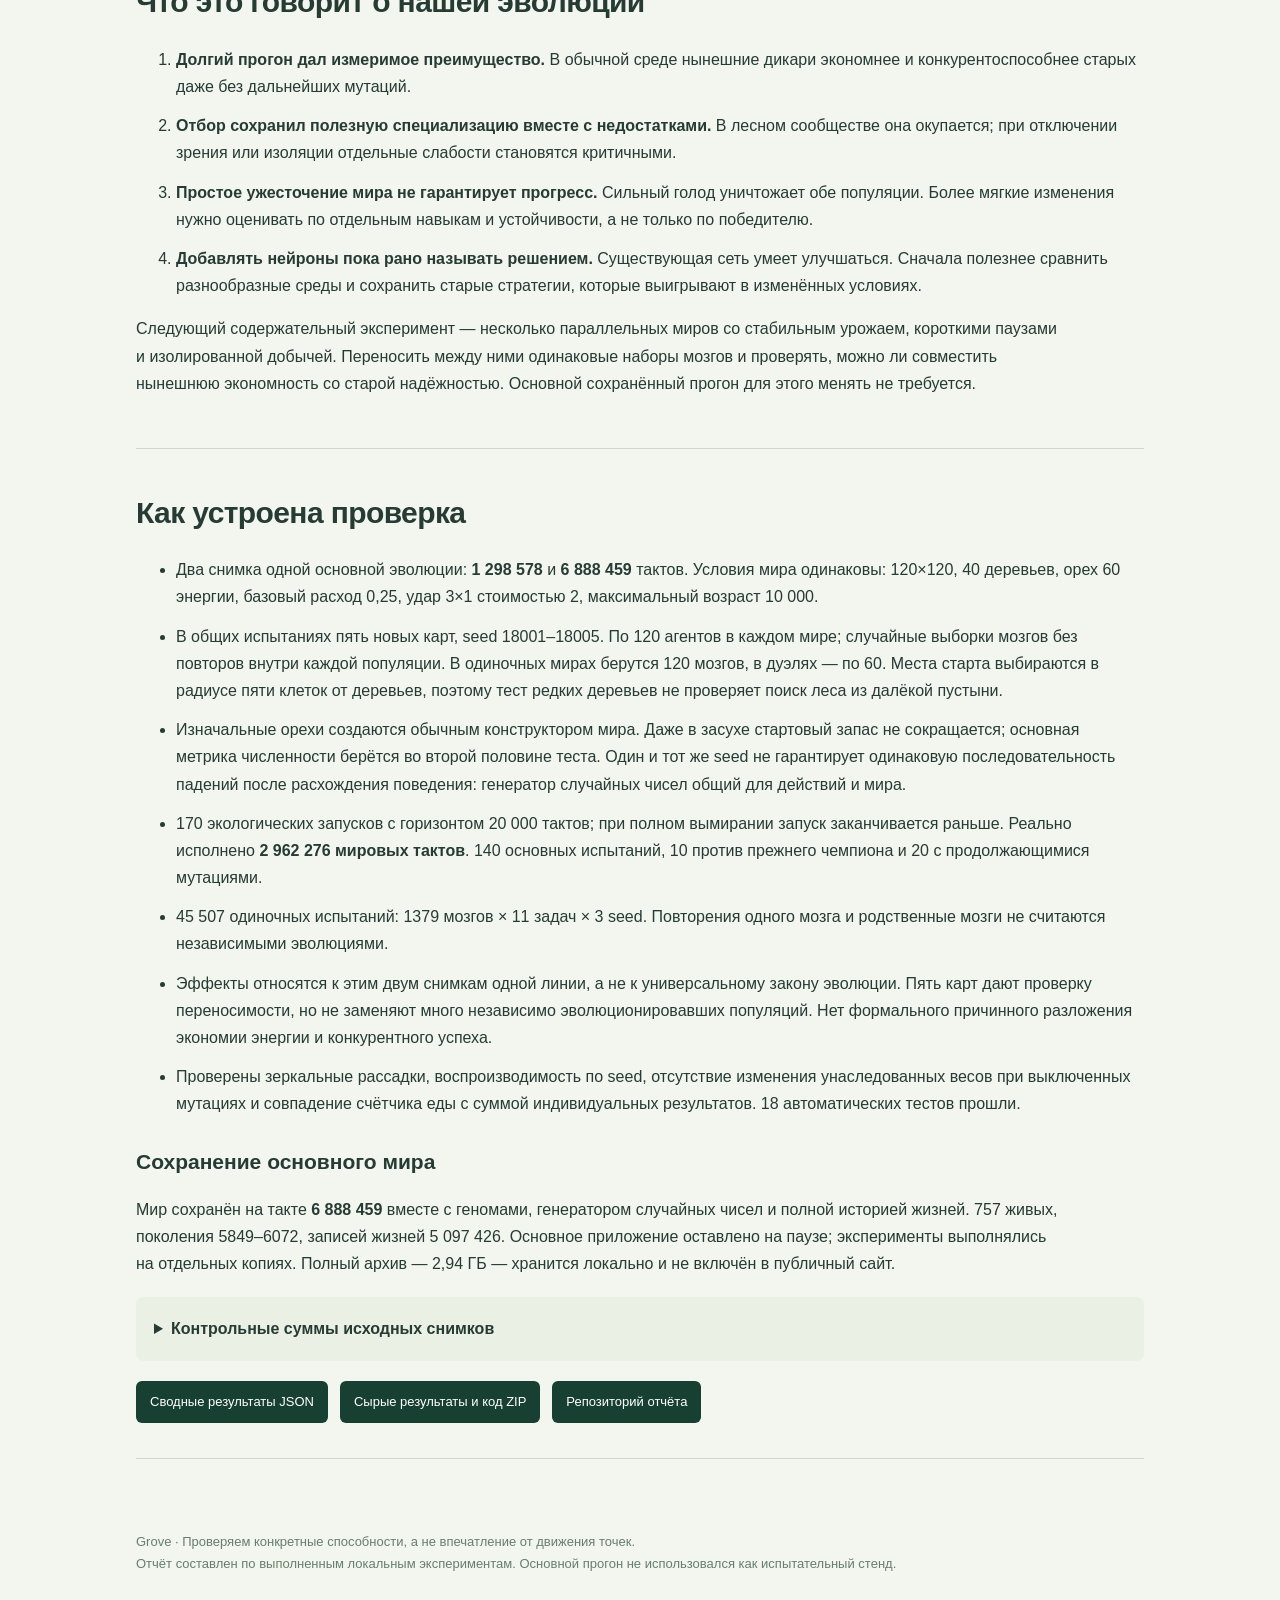
==== commit b0010a74: "Report four brain architectures across chamber and shared evolution" ====
--- a/index.html
+++ b/index.html
@@ -1,5 +1,5 @@
 <!doctype html><html lang="ru"><head><meta charset="utf-8"><meta name="viewport" content="width=device-width,initial-scale=1"><meta name="description" content="170 экспериментов: что изменилось в нейроэволюции Grove между 1,3 и 6,9 млн тактов"><title>Grove — прогресс и цена специализации</title><style>*{box-sizing:border-box}html{scroll-behavior:smooth;scroll-padding-top:75px}body{margin:0;background:#f3f5ef;color:#263b34;font:16px/1.7 -apple-system,BlinkMacSystemFont,"Segoe UI",sans-serif}header,main,footer{max-width:1060px;margin:auto;padding:36px 26px}header{padding-top:62px;padding-bottom:30px}.eyebrow{font:11px/1.5 ui-monospace,monospace;letter-spacing:1.5px;color:#5a7468}h1{font-size:clamp(32px,5.5vw,62px);line-height:1.12;letter-spacing:-1.8px;margin:22px 0}h1 em{font-style:normal;color:#197c69}.lead{font-size:19px;max-width:830px;color:#53695e}.badges{display:flex;gap:8px;flex-wrap:wrap}.badges span{background:#e2eadd;padding:5px 11px;font-size:12px;border-radius:5px}nav{position:sticky;top:0;z-index:5;background:#173f32;display:flex;justify-content:center;gap:8px;padding:10px;overflow-x:auto;white-space:nowrap}nav a{color:#edf3e9;text-decoration:none;padding:5px 12px;font-size:13px}section{padding:20px 0 35px;border-bottom:1px solid #ccd8cc}h2{font-size:30px;line-height:1.25;letter-spacing:-.6px}h3{font-size:21px;line-height:1.3;margin-top:30px}p{max-width:930px}a{color:#087c69}figure{margin:28px 0;background:#fafbf8;border:1px solid #d9e1d6;border-radius:12px;padding:18px}figure img{width:100%;display:block}figcaption{font-size:13px;color:#617366;margin-top:10px;line-height:1.5}.cards{display:grid;grid-template-columns:repeat(3,1fr);gap:12px;margin:25px 0}.cards article{background:#e6eee2;border:1px solid #cbdcc8;padding:22px;border-radius:10px}.cards b{font-size:39px;line-height:1.2;color:#15725e;display:block}.cards span{display:block;font-size:13px;margin-top:8px}.callout{border-left:4px solid #1a8b6e;background:#e4ede1;padding:20px 24px;margin:25px 0}.warn{border-color:#b8772e;background:#f3e9d9}.scroll{overflow:auto;margin:25px 0;border:1px solid #d6dfd2;border-radius:8px}table{width:100%;border-collapse:collapse;background:#fafbf8;font-size:13px;line-height:1.5}td,th{padding:12px;text-align:left;border-bottom:1px solid #e0e7dc}th{background:#e6eee1;font-weight:600}tr:last-child td{border:0}td:first-child{min-width:160px}details{padding:18px;background:#eaf0e4;margin:20px 0;border-radius:8px}summary{cursor:pointer;font-weight:600}code{font-size:11px;overflow-wrap:anywhere}li{margin:12px 0}.downloads{display:flex;gap:12px;flex-wrap:wrap}.downloads a{background:#173f32;color:#fff;padding:10px 14px;border-radius:6px;text-decoration:none;font-size:13px}footer{font-size:13px;color:#677e6e;padding-bottom:60px}@media(max-width:600px){header,main,footer{padding-left:17px;padding-right:17px}header{padding-top:32px}h1{letter-spacing:-1px}h2{font-size:25px}.lead{font-size:17px}nav{justify-content:flex-start}.cards{grid-template-columns:1fr;gap:8px}.cards article{padding:14px;display:flex;gap:16px;align-items:center}.cards b{font-size:30px;min-width:110px}.cards span{margin:0}figure{padding:5px;margin:22px -8px}figcaption{padding:8px;font-size:12px}.callout{padding:15px}td,th{padding:9px}body{font-size:15px}ul,ol{padding-left:22px}}@media print{nav{position:static}.downloads{display:none}details{display:block}section{break-inside:auto}figure{break-inside:avoid}}</style></head><body><header><div class="eyebrow">GROVE / ПОЛЕВОЙ ОТЧЁТ 02 · 10 НОЯБРЯ 2026</div><h1>Эволюция стала точнее.<br><em>И потеряла часть гибкости.</em></h1><p class="lead">Сравнение популяций на 1,30 и 6,89 млн тактов. Новые дикари лучше конкурируют и экономят энергию, но хуже справляются с некоторыми простыми задачами в одиночку.</p><div class="badges"><span>170 экологических испытаний</span><span>45 507 одиночных задач</span><span>Основной мир сохранён</span></div><p class="callout"><a href="islands/">Новый эксперимент: 16 островов, самостоятельная добыча и ещё миллион тактов →</a></p></header>
-<nav><a href="#verdict">Вывод</a><a href="#worlds">Среды</a><a href="#behavior">Поведение</a><a href="#tribes">Племена</a><a href="#method">Методика и данные</a></nav>
+<p class="callout" style="max-width:1008px;margin:0 auto 24px"><a href="chambers/">Новый отчёт: четыре размера мозга, отдельные камеры, 96 соревнований и «вращалка» →</a></p><nav><a href="#verdict">Вывод</a><a href="#worlds">Среды</a><a href="#behavior">Поведение</a><a href="#tribes">Племена</a><a href="#method">Методика и данные</a></nav>
 <main><section id="verdict"><h2>Прогресс есть. Но «умнее во всём» они не стали.</h2><div class="cards"><article><b>+17,3%</b><span>устойчивая численность в обычной среде</span></article><article><b>−56,4%</b><span>ударов на один расколотый орех</span></article><article><b>10 / 10</b><span>побед над старой популяцией в обычном мире</span></article></div>
 <p>В обычной среде старая популяция поддерживала в среднем <strong>618,1</strong> живых, новая — <strong>724,9</strong>. Это средняя численность на тактах 10 001–20 000, а не удачный кадр в конце. За весь тест они съедали почти одинаковое количество орехов: 80 594 против 79 984. Новая популяция содержала больше особей на примерно том же потоке еды.</p>
 <p>На один расколотый орех приходилось <strong>4,79 → 2,08 удара</strong>. Это согласуется с экономией энергии на ударах. Показатель не равен доле успешных ударов: одним ударом можно расколоть несколько орехов.</p>
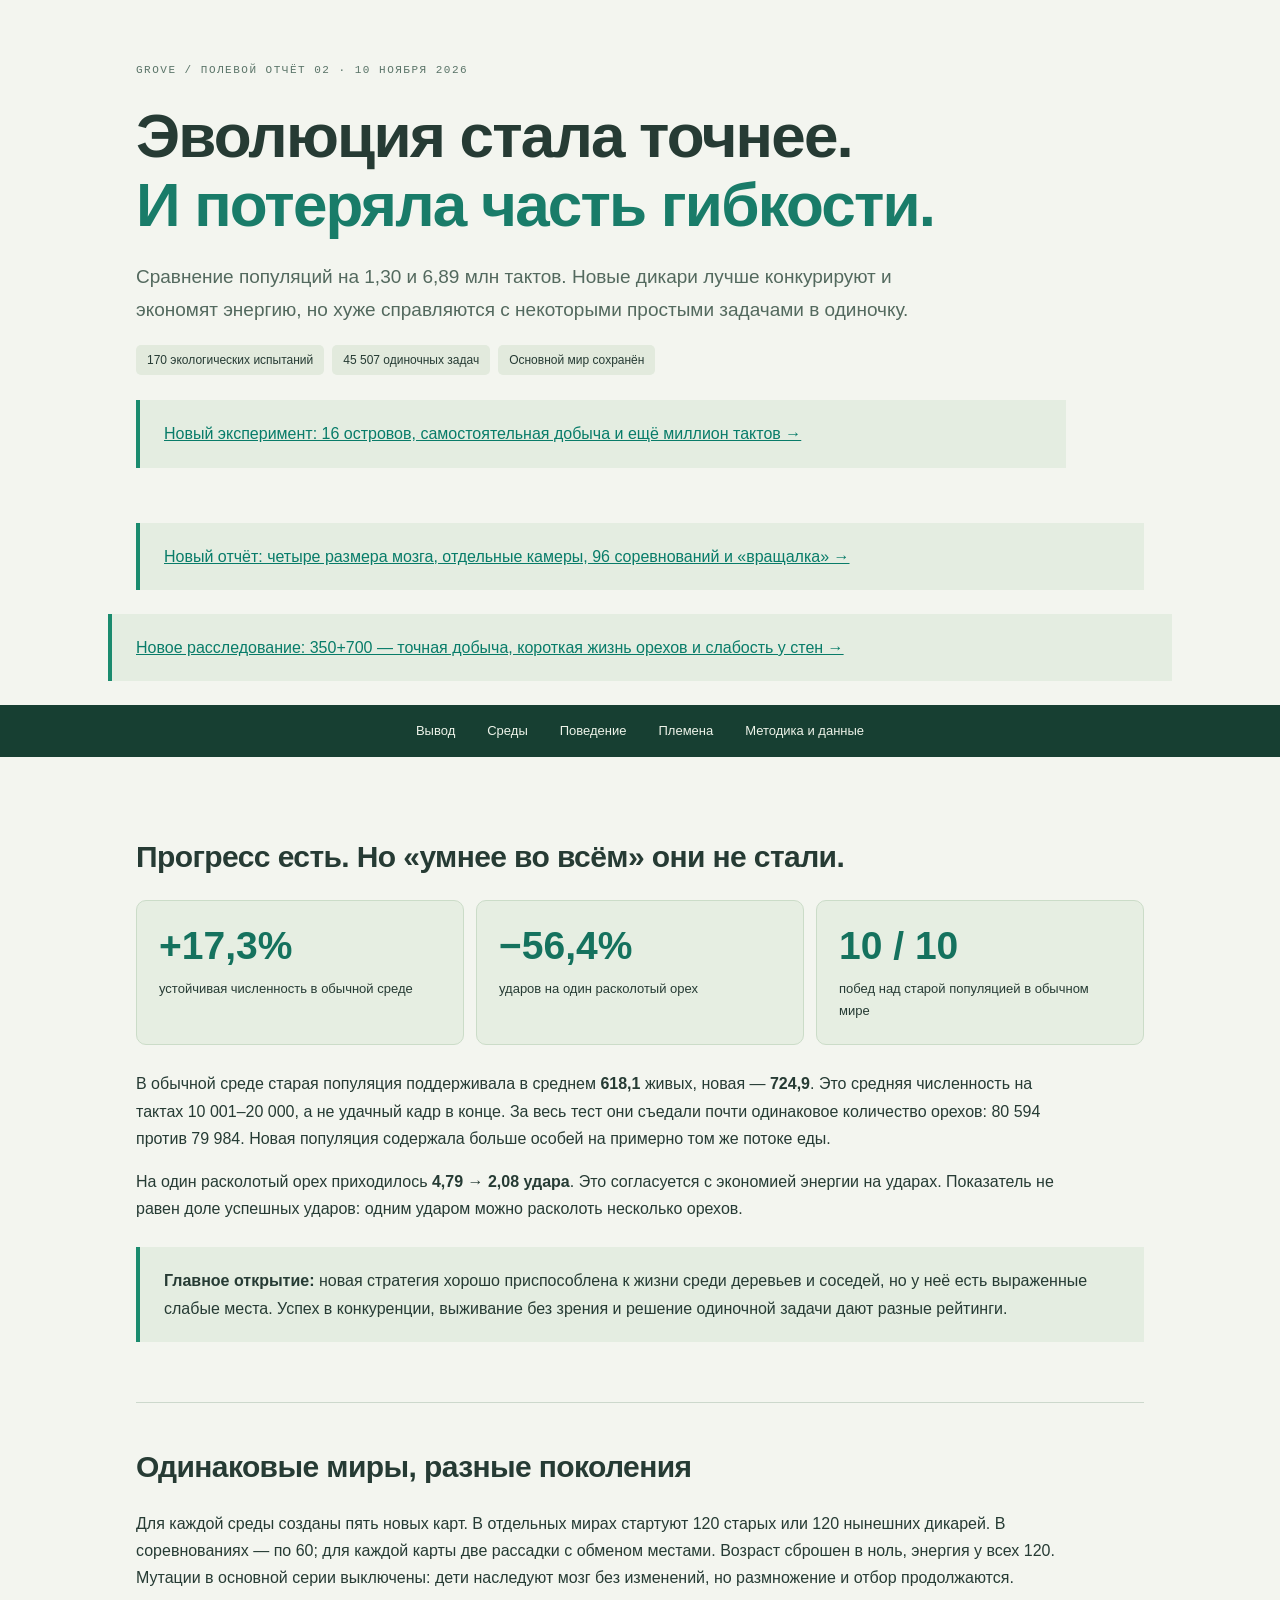
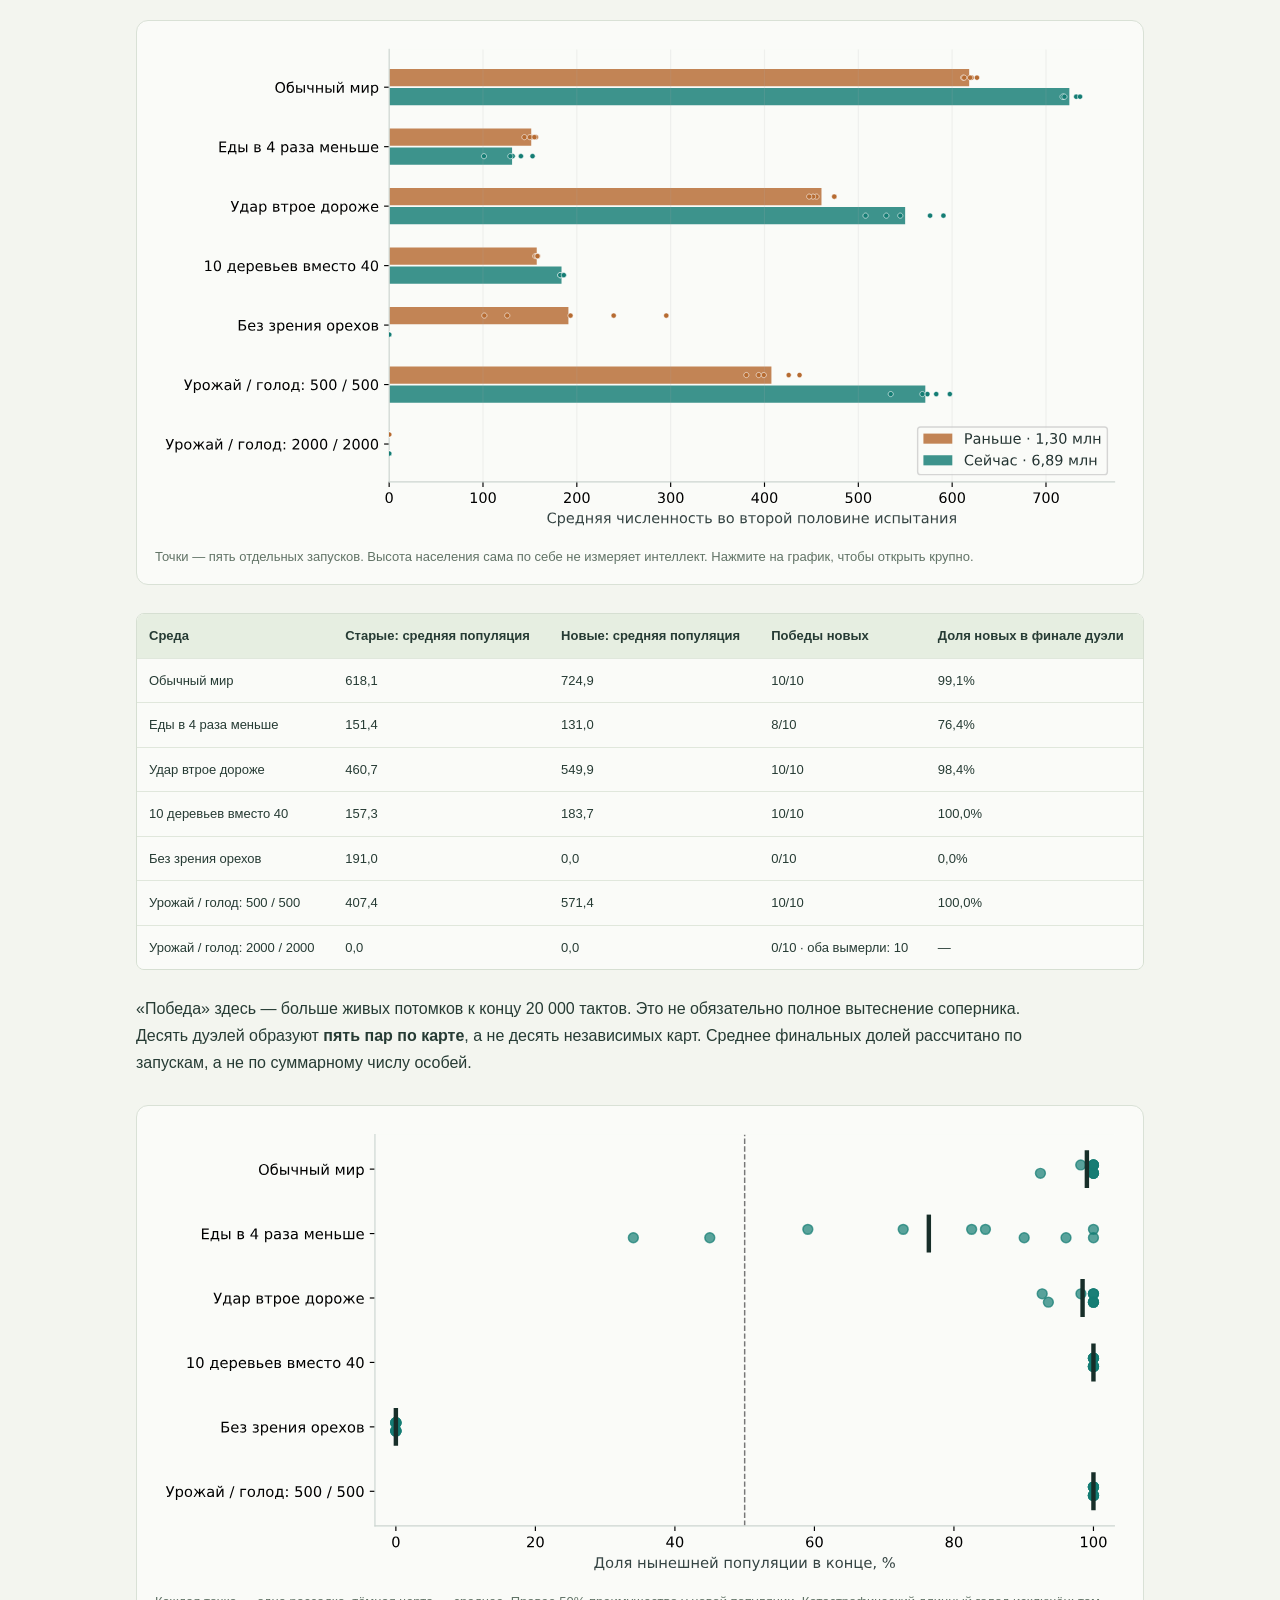
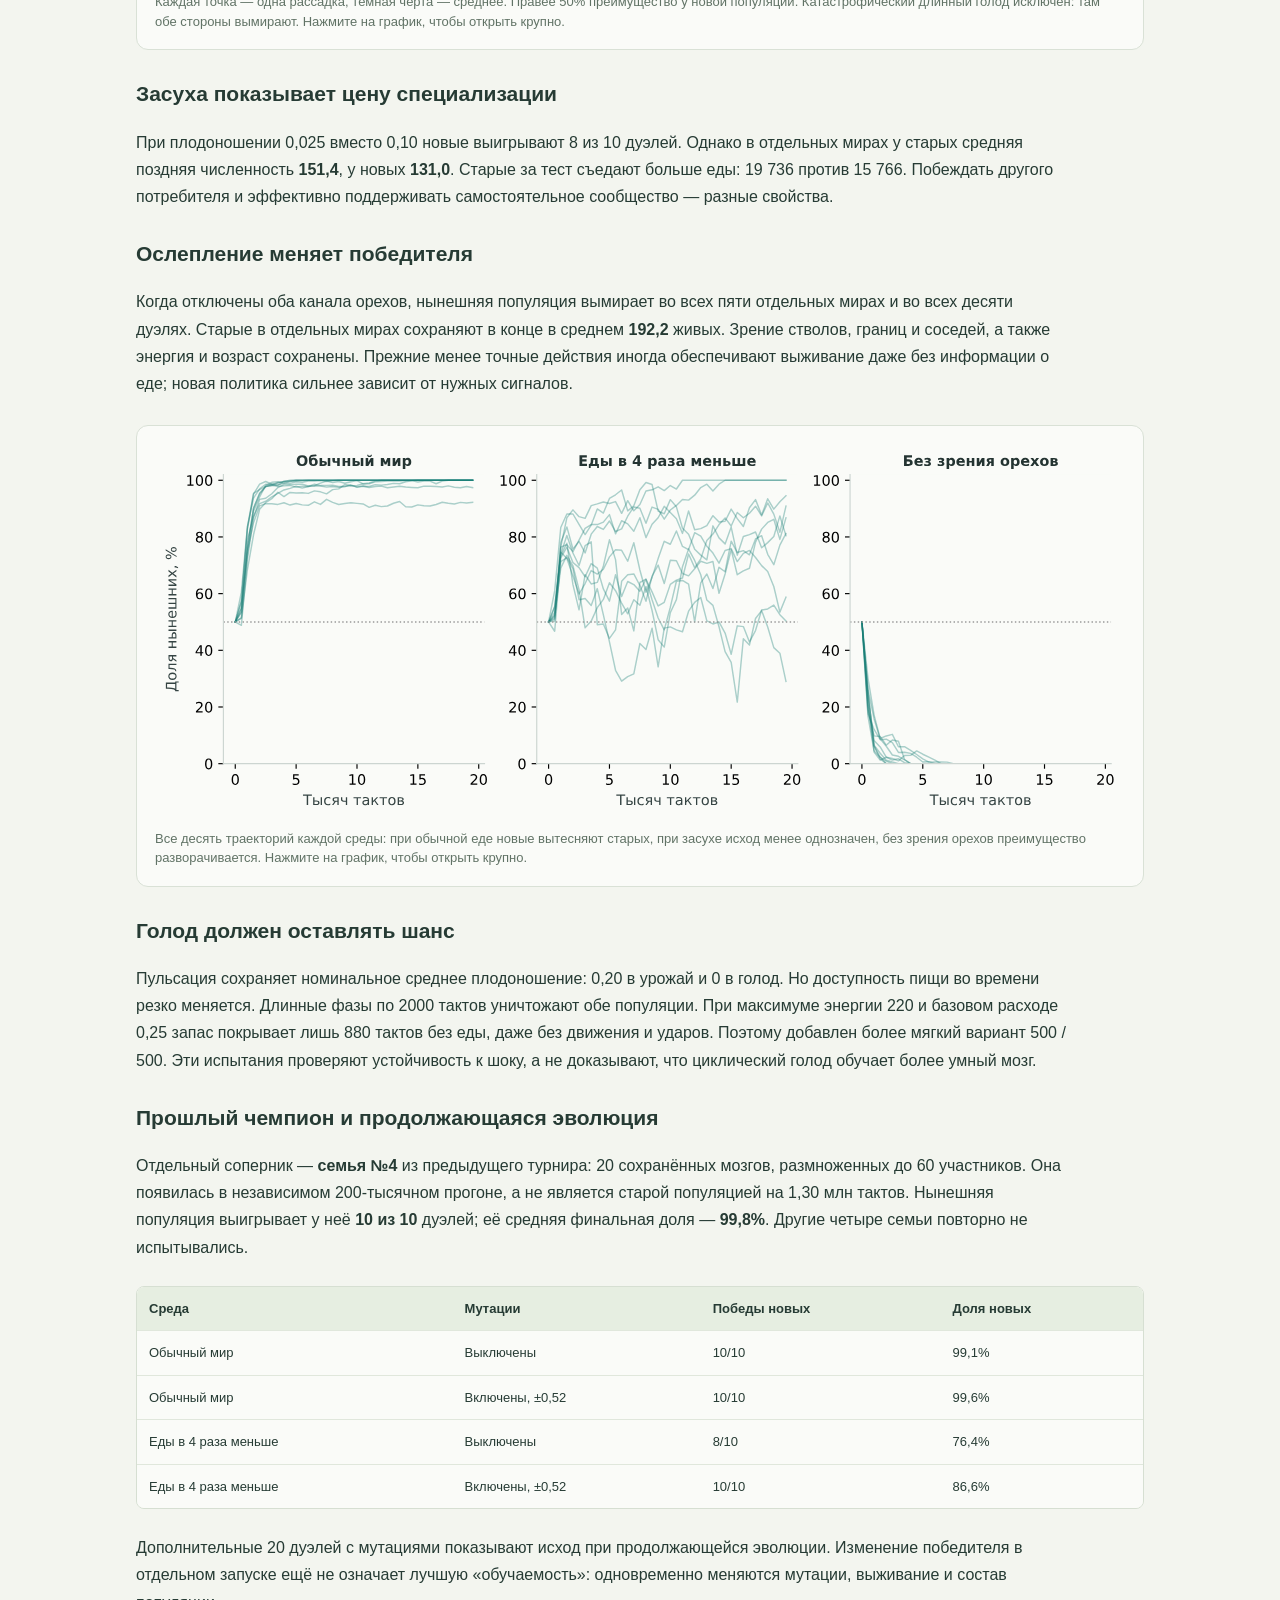
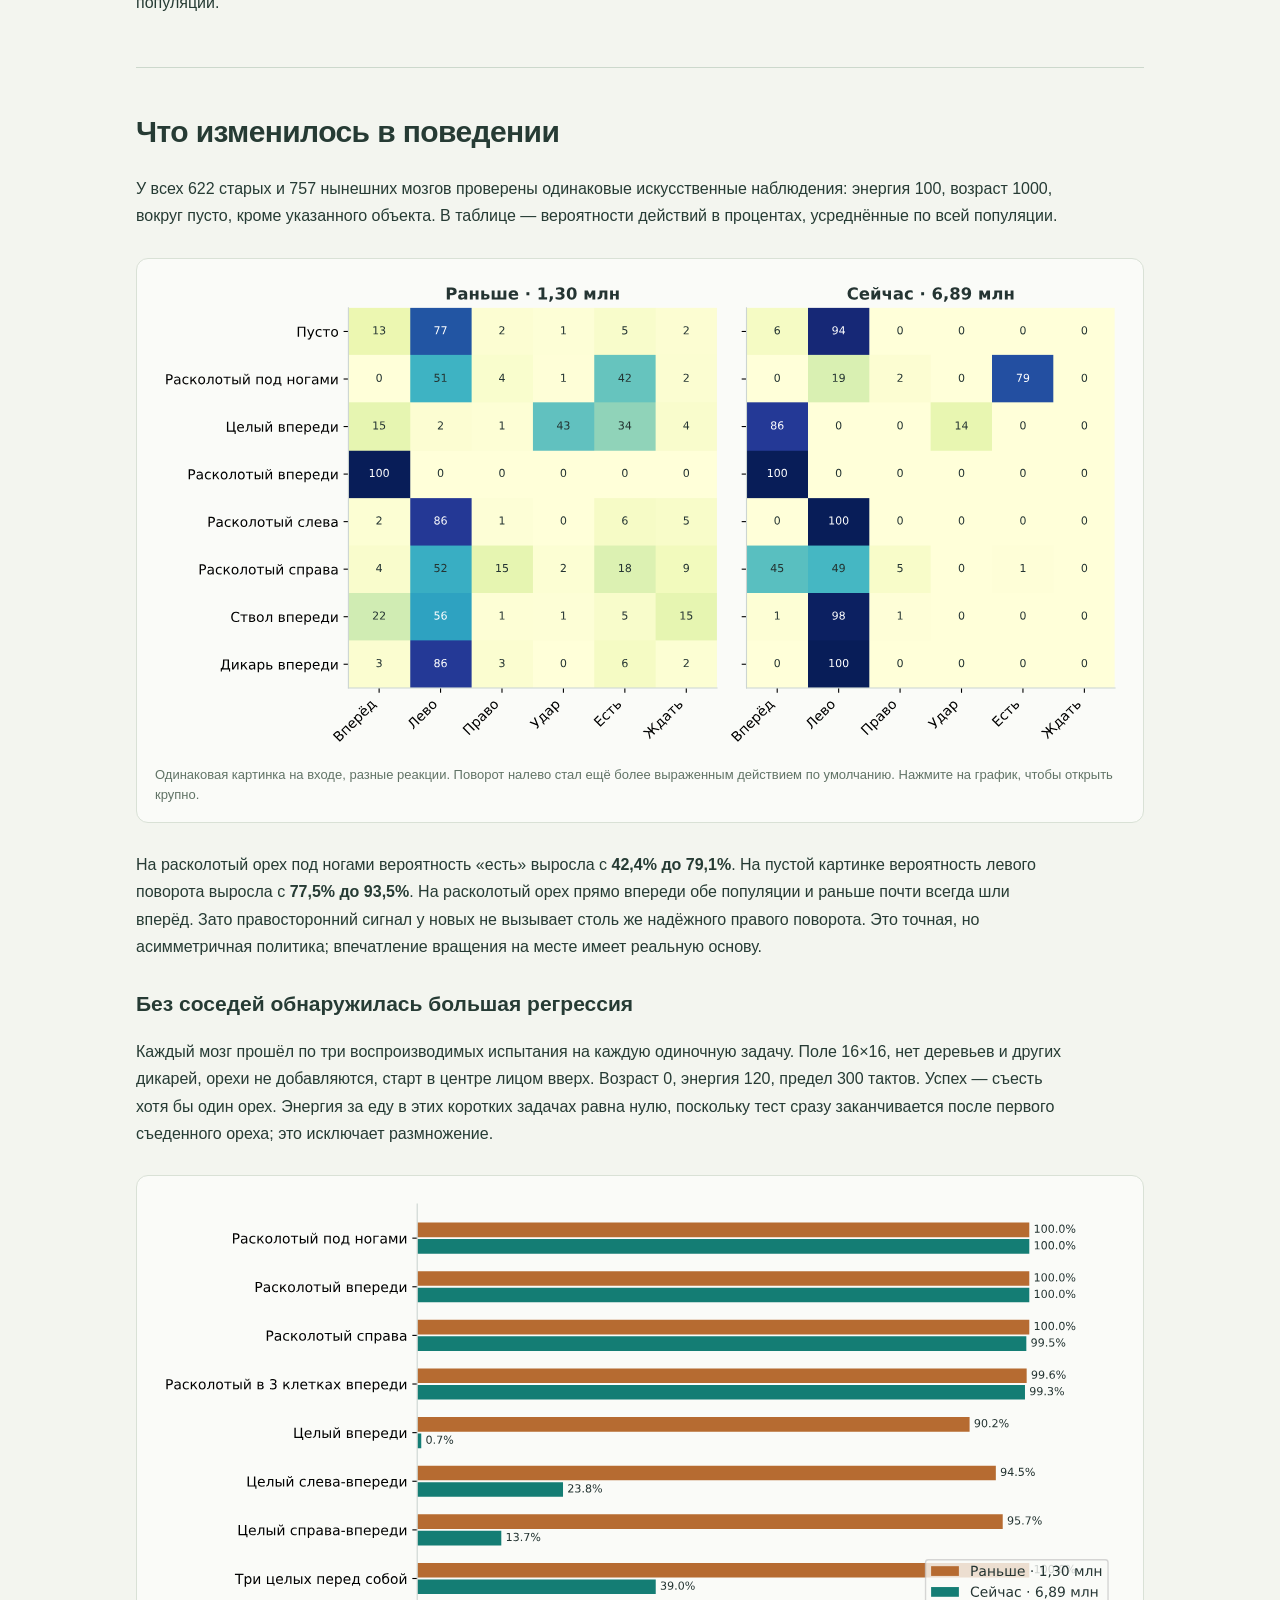
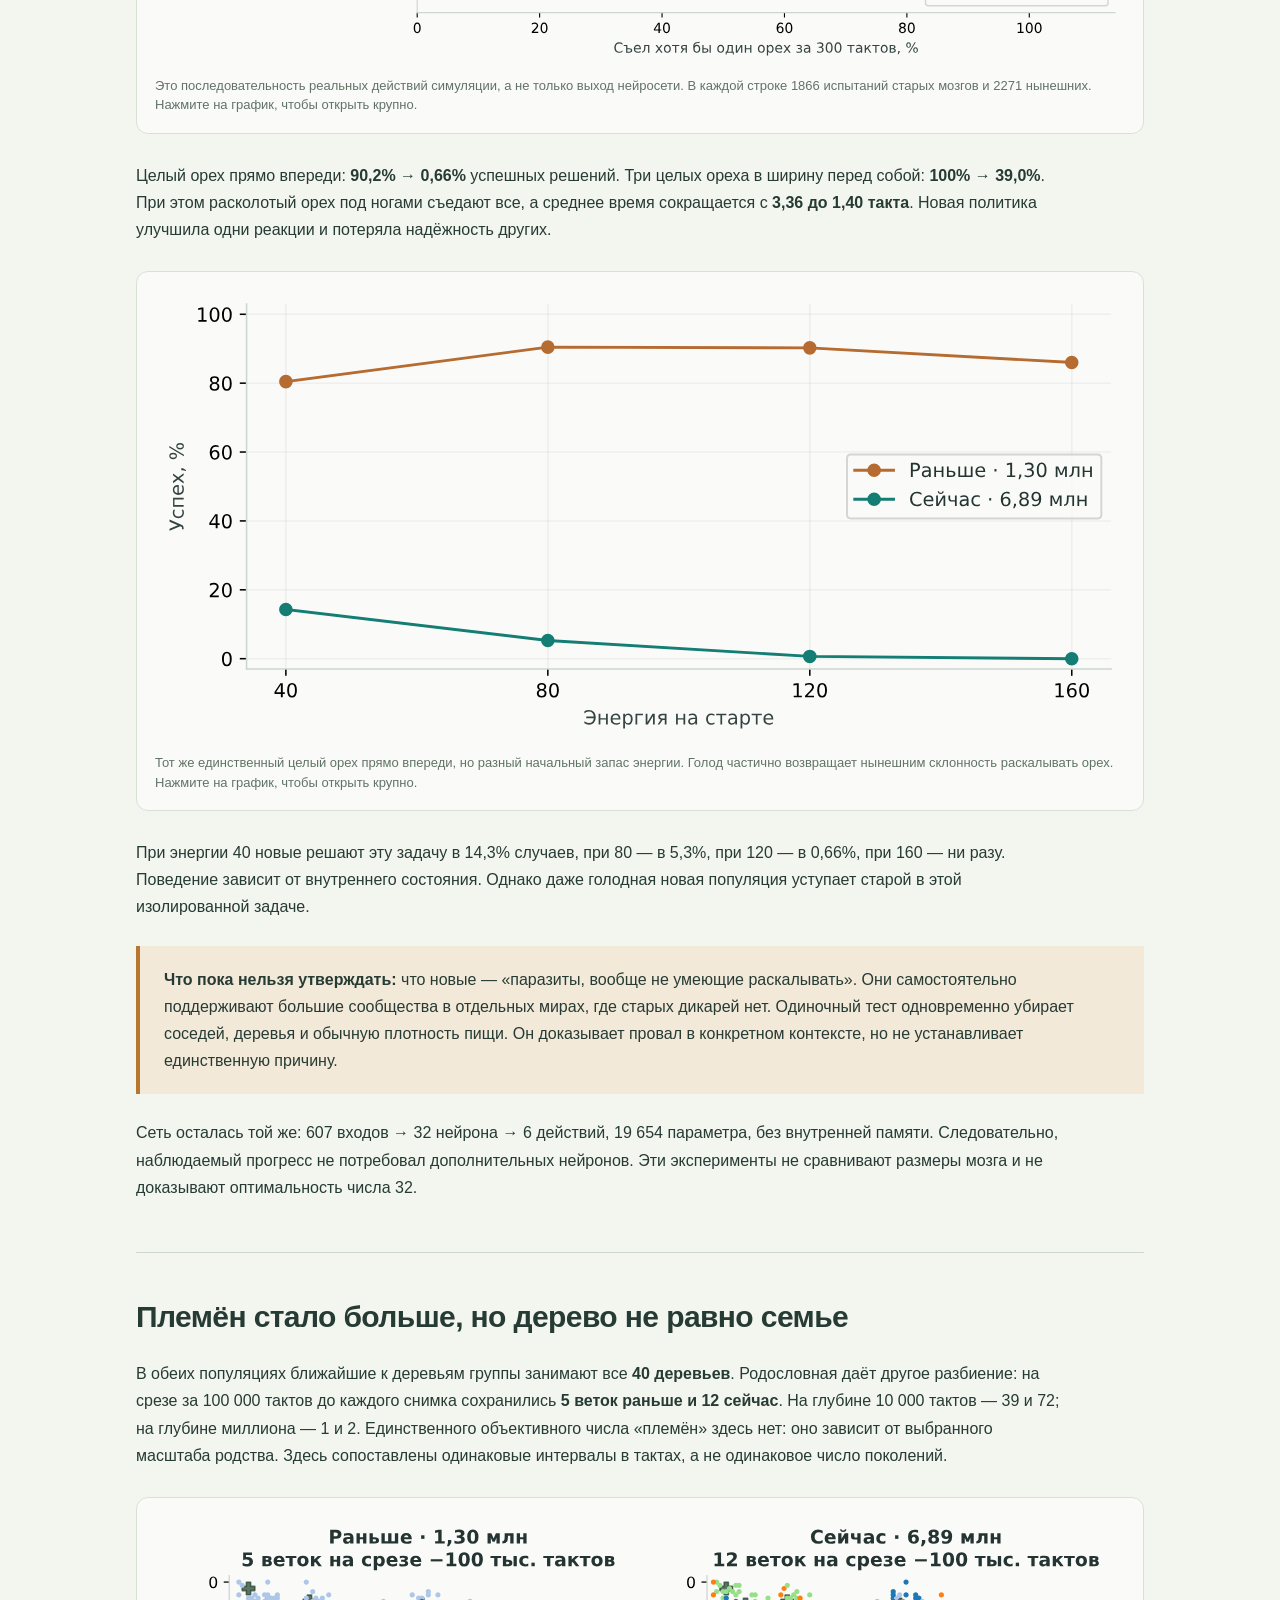
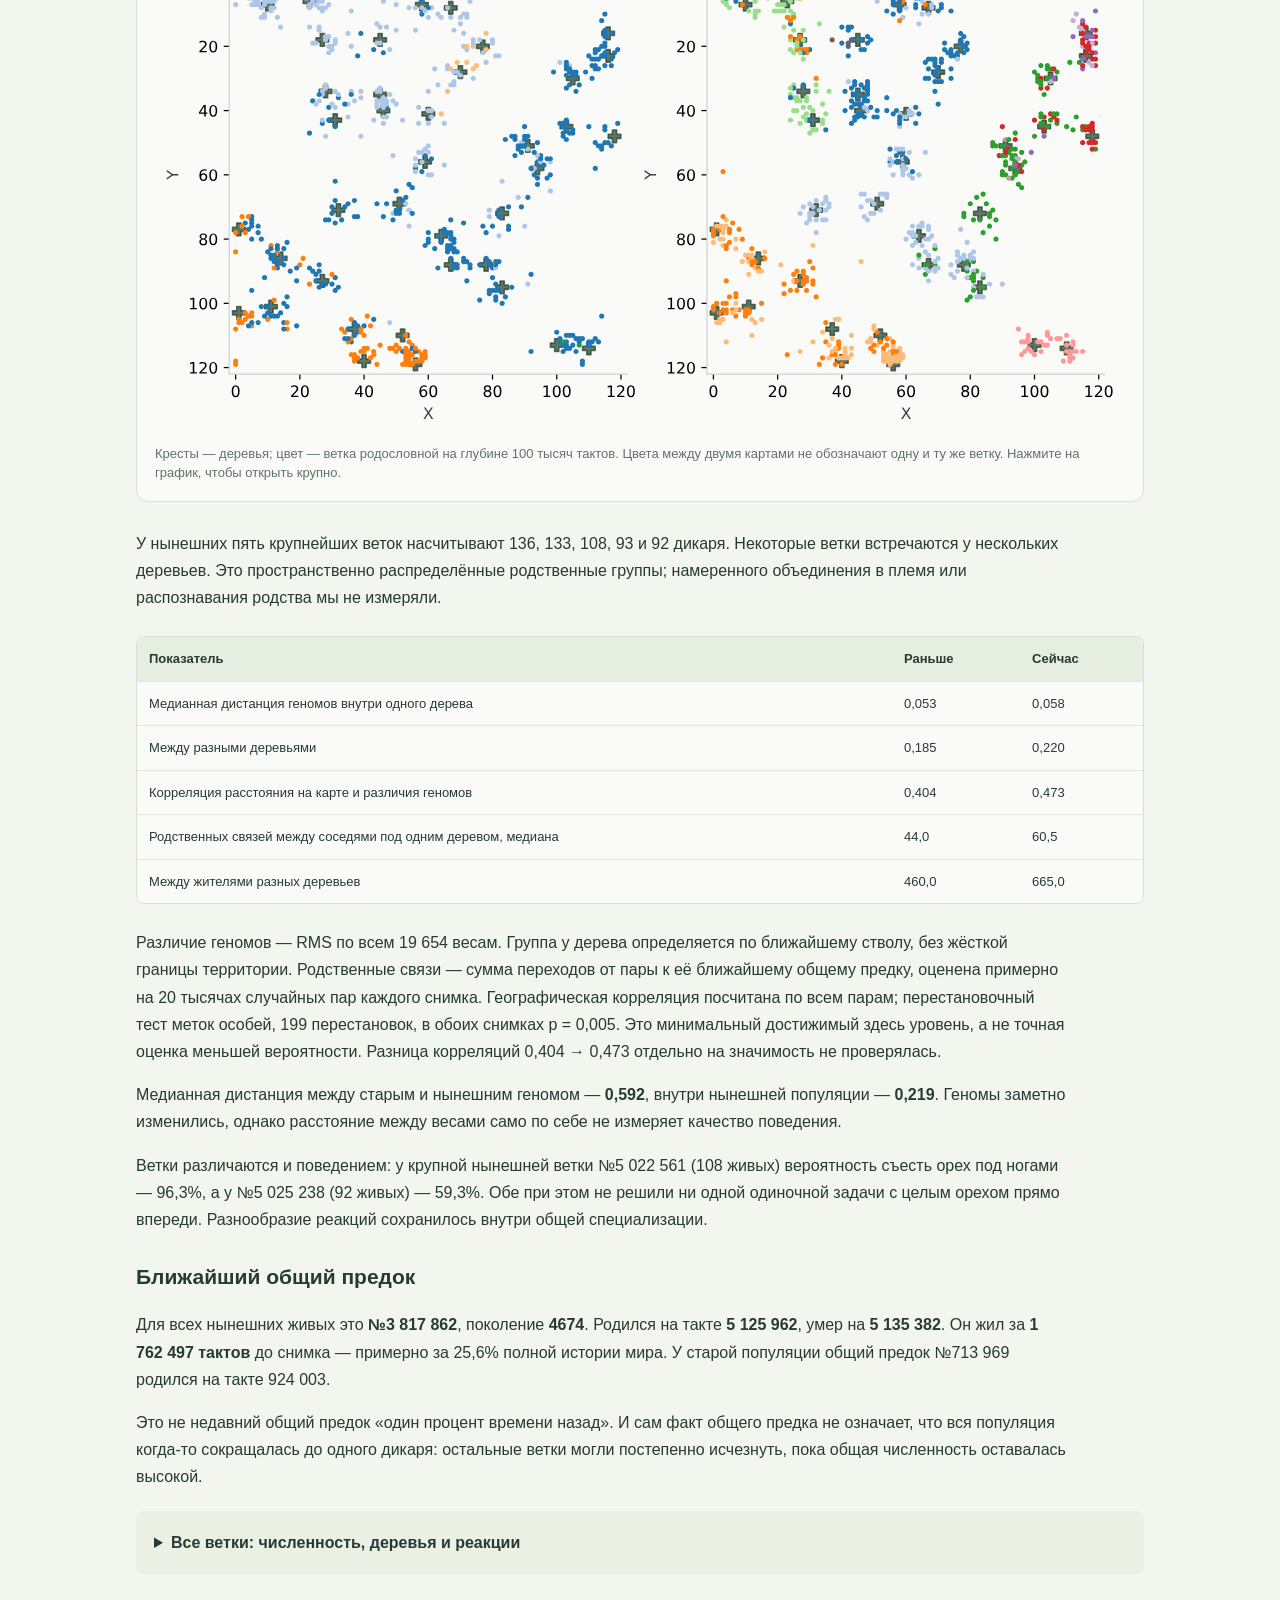
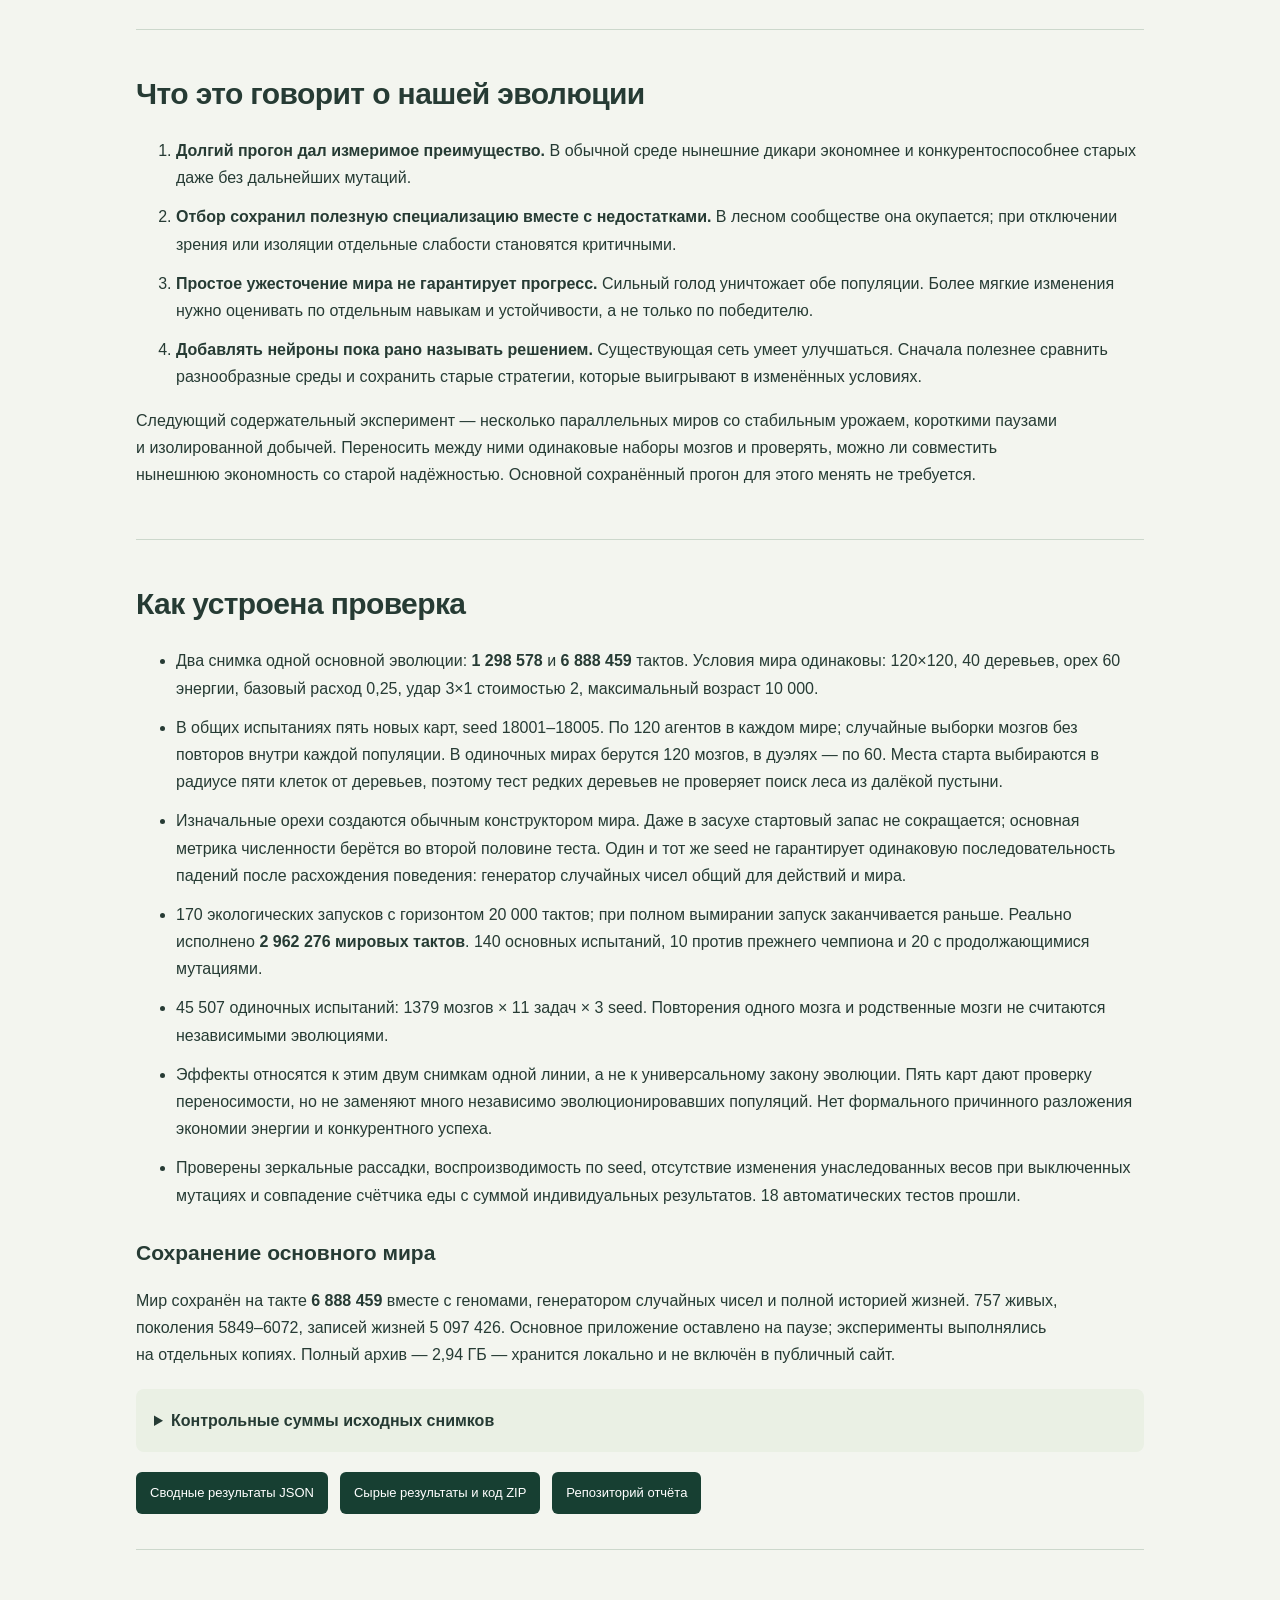
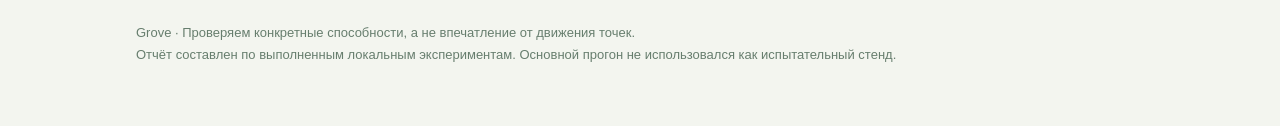
==== commit 45746925: "Investigate 350+700 skills, boundary failure, food expiry and competition" ====
--- a/index.html
+++ b/index.html
@@ -1,5 +1,5 @@
 <!doctype html><html lang="ru"><head><meta charset="utf-8"><meta name="viewport" content="width=device-width,initial-scale=1"><meta name="description" content="170 экспериментов: что изменилось в нейроэволюции Grove между 1,3 и 6,9 млн тактов"><title>Grove — прогресс и цена специализации</title><style>*{box-sizing:border-box}html{scroll-behavior:smooth;scroll-padding-top:75px}body{margin:0;background:#f3f5ef;color:#263b34;font:16px/1.7 -apple-system,BlinkMacSystemFont,"Segoe UI",sans-serif}header,main,footer{max-width:1060px;margin:auto;padding:36px 26px}header{padding-top:62px;padding-bottom:30px}.eyebrow{font:11px/1.5 ui-monospace,monospace;letter-spacing:1.5px;color:#5a7468}h1{font-size:clamp(32px,5.5vw,62px);line-height:1.12;letter-spacing:-1.8px;margin:22px 0}h1 em{font-style:normal;color:#197c69}.lead{font-size:19px;max-width:830px;color:#53695e}.badges{display:flex;gap:8px;flex-wrap:wrap}.badges span{background:#e2eadd;padding:5px 11px;font-size:12px;border-radius:5px}nav{position:sticky;top:0;z-index:5;background:#173f32;display:flex;justify-content:center;gap:8px;padding:10px;overflow-x:auto;white-space:nowrap}nav a{color:#edf3e9;text-decoration:none;padding:5px 12px;font-size:13px}section{padding:20px 0 35px;border-bottom:1px solid #ccd8cc}h2{font-size:30px;line-height:1.25;letter-spacing:-.6px}h3{font-size:21px;line-height:1.3;margin-top:30px}p{max-width:930px}a{color:#087c69}figure{margin:28px 0;background:#fafbf8;border:1px solid #d9e1d6;border-radius:12px;padding:18px}figure img{width:100%;display:block}figcaption{font-size:13px;color:#617366;margin-top:10px;line-height:1.5}.cards{display:grid;grid-template-columns:repeat(3,1fr);gap:12px;margin:25px 0}.cards article{background:#e6eee2;border:1px solid #cbdcc8;padding:22px;border-radius:10px}.cards b{font-size:39px;line-height:1.2;color:#15725e;display:block}.cards span{display:block;font-size:13px;margin-top:8px}.callout{border-left:4px solid #1a8b6e;background:#e4ede1;padding:20px 24px;margin:25px 0}.warn{border-color:#b8772e;background:#f3e9d9}.scroll{overflow:auto;margin:25px 0;border:1px solid #d6dfd2;border-radius:8px}table{width:100%;border-collapse:collapse;background:#fafbf8;font-size:13px;line-height:1.5}td,th{padding:12px;text-align:left;border-bottom:1px solid #e0e7dc}th{background:#e6eee1;font-weight:600}tr:last-child td{border:0}td:first-child{min-width:160px}details{padding:18px;background:#eaf0e4;margin:20px 0;border-radius:8px}summary{cursor:pointer;font-weight:600}code{font-size:11px;overflow-wrap:anywhere}li{margin:12px 0}.downloads{display:flex;gap:12px;flex-wrap:wrap}.downloads a{background:#173f32;color:#fff;padding:10px 14px;border-radius:6px;text-decoration:none;font-size:13px}footer{font-size:13px;color:#677e6e;padding-bottom:60px}@media(max-width:600px){header,main,footer{padding-left:17px;padding-right:17px}header{padding-top:32px}h1{letter-spacing:-1px}h2{font-size:25px}.lead{font-size:17px}nav{justify-content:flex-start}.cards{grid-template-columns:1fr;gap:8px}.cards article{padding:14px;display:flex;gap:16px;align-items:center}.cards b{font-size:30px;min-width:110px}.cards span{margin:0}figure{padding:5px;margin:22px -8px}figcaption{padding:8px;font-size:12px}.callout{padding:15px}td,th{padding:9px}body{font-size:15px}ul,ol{padding-left:22px}}@media print{nav{position:static}.downloads{display:none}details{display:block}section{break-inside:auto}figure{break-inside:avoid}}</style></head><body><header><div class="eyebrow">GROVE / ПОЛЕВОЙ ОТЧЁТ 02 · 10 НОЯБРЯ 2026</div><h1>Эволюция стала точнее.<br><em>И потеряла часть гибкости.</em></h1><p class="lead">Сравнение популяций на 1,30 и 6,89 млн тактов. Новые дикари лучше конкурируют и экономят энергию, но хуже справляются с некоторыми простыми задачами в одиночку.</p><div class="badges"><span>170 экологических испытаний</span><span>45 507 одиночных задач</span><span>Основной мир сохранён</span></div><p class="callout"><a href="islands/">Новый эксперимент: 16 островов, самостоятельная добыча и ещё миллион тактов →</a></p></header>
-<p class="callout" style="max-width:1008px;margin:0 auto 24px"><a href="chambers/">Новый отчёт: четыре размера мозга, отдельные камеры, 96 соревнований и «вращалка» →</a></p><nav><a href="#verdict">Вывод</a><a href="#worlds">Среды</a><a href="#behavior">Поведение</a><a href="#tribes">Племена</a><a href="#method">Методика и данные</a></nav>
+<p class="callout" style="max-width:1008px;margin:0 auto 24px"><a href="chambers/">Новый отчёт: четыре размера мозга, отдельные камеры, 96 соревнований и «вращалка» →</a></p><p class="callout" style="max-width:1064px;margin:0 auto 24px"><a href="detective-350-700/">Новое расследование: 350+700 — точная добыча, короткая жизнь орехов и слабость у стен →</a></p><nav><a href="#verdict">Вывод</a><a href="#worlds">Среды</a><a href="#behavior">Поведение</a><a href="#tribes">Племена</a><a href="#method">Методика и данные</a></nav>
 <main><section id="verdict"><h2>Прогресс есть. Но «умнее во всём» они не стали.</h2><div class="cards"><article><b>+17,3%</b><span>устойчивая численность в обычной среде</span></article><article><b>−56,4%</b><span>ударов на один расколотый орех</span></article><article><b>10 / 10</b><span>побед над старой популяцией в обычном мире</span></article></div>
 <p>В обычной среде старая популяция поддерживала в среднем <strong>618,1</strong> живых, новая — <strong>724,9</strong>. Это средняя численность на тактах 10 001–20 000, а не удачный кадр в конце. За весь тест они съедали почти одинаковое количество орехов: 80 594 против 79 984. Новая популяция содержала больше особей на примерно том же потоке еды.</p>
 <p>На один расколотый орех приходилось <strong>4,79 → 2,08 удара</strong>. Это согласуется с экономией энергии на ударах. Показатель не равен доле успешных ударов: одним ударом можно расколоть несколько орехов.</p>
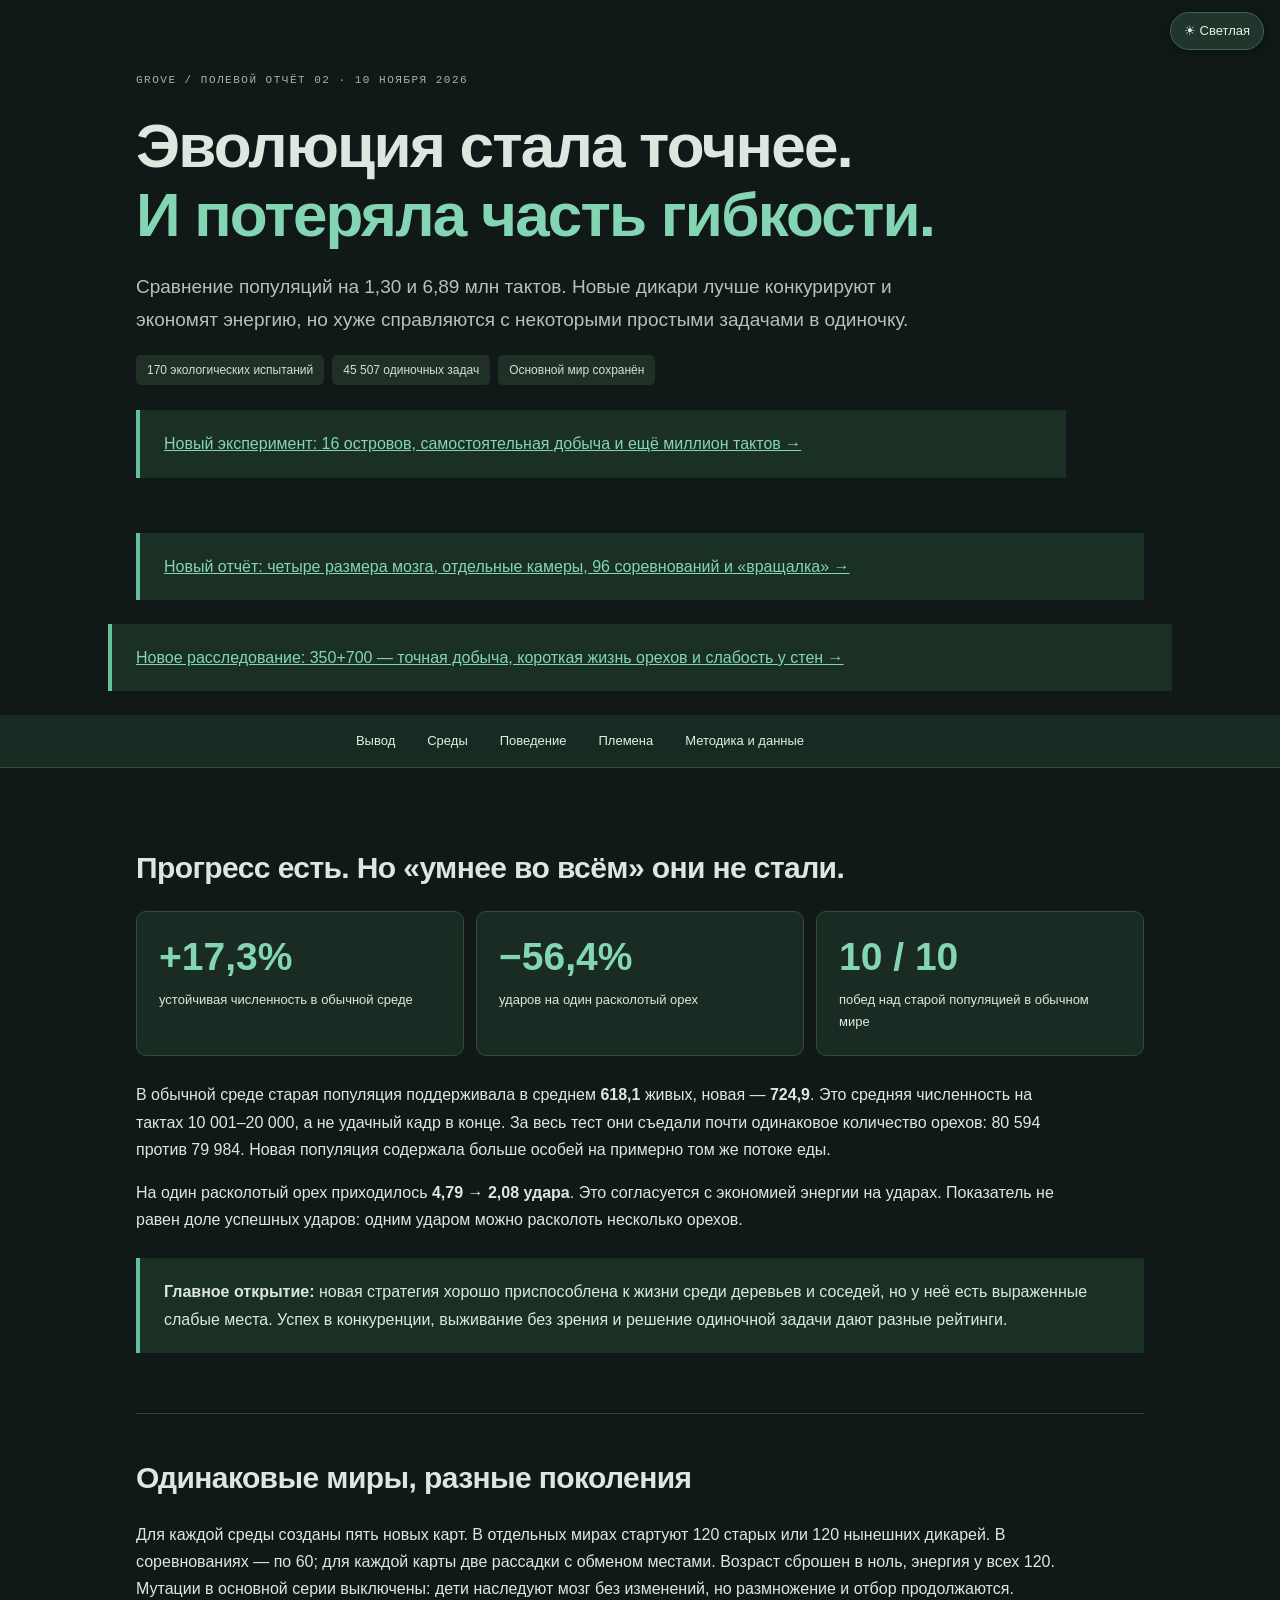
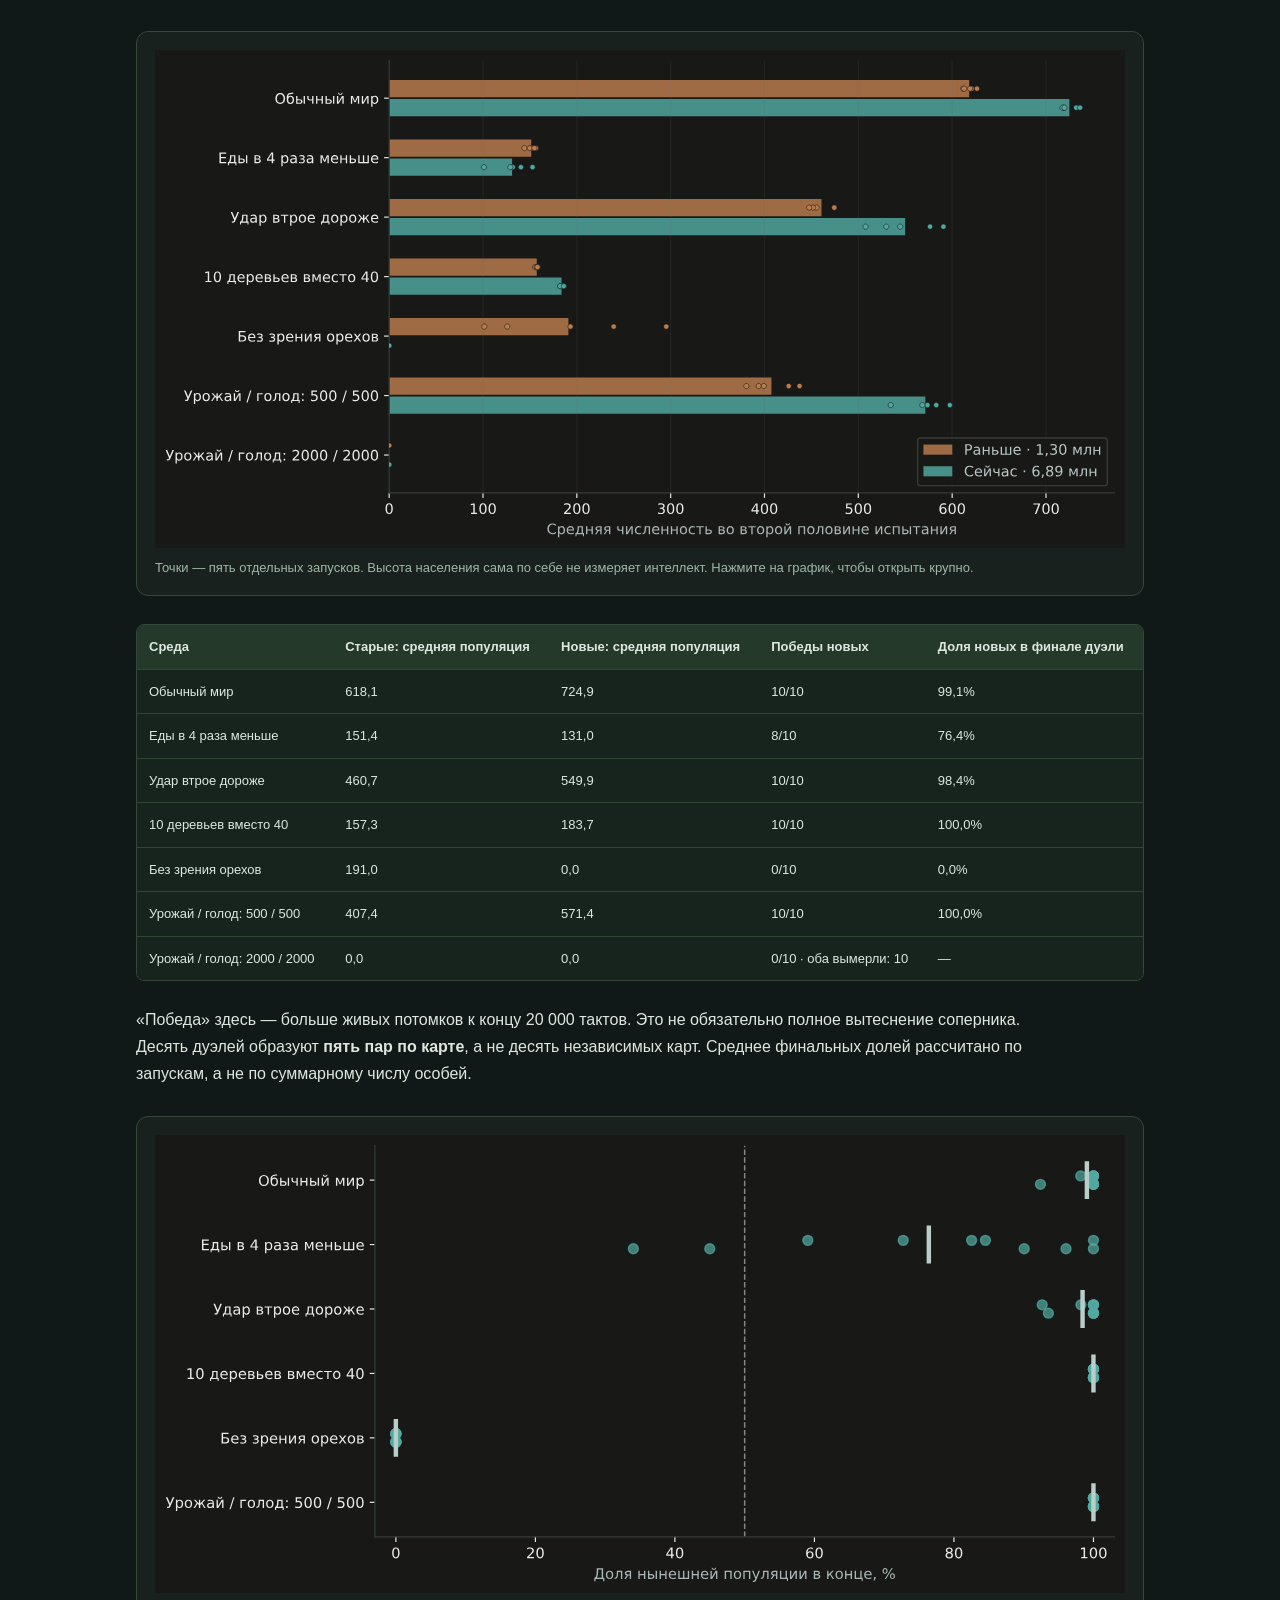
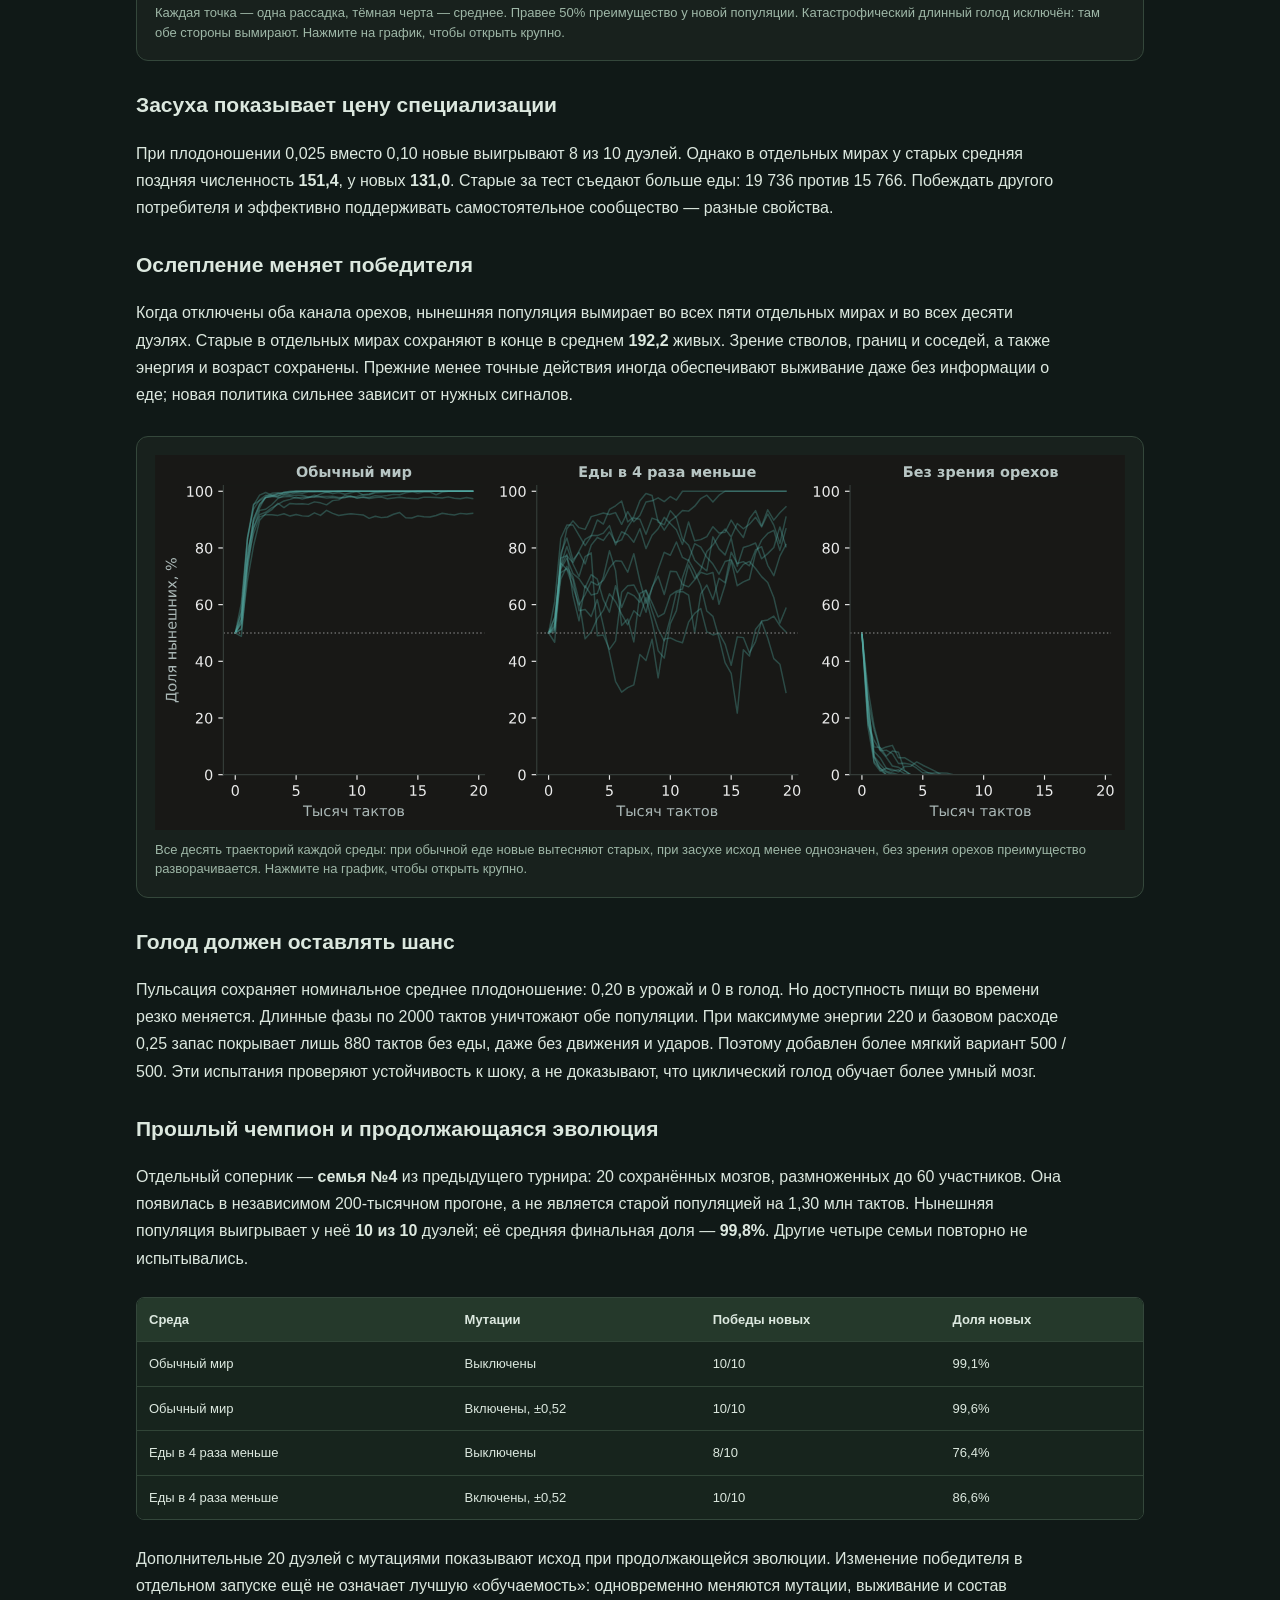
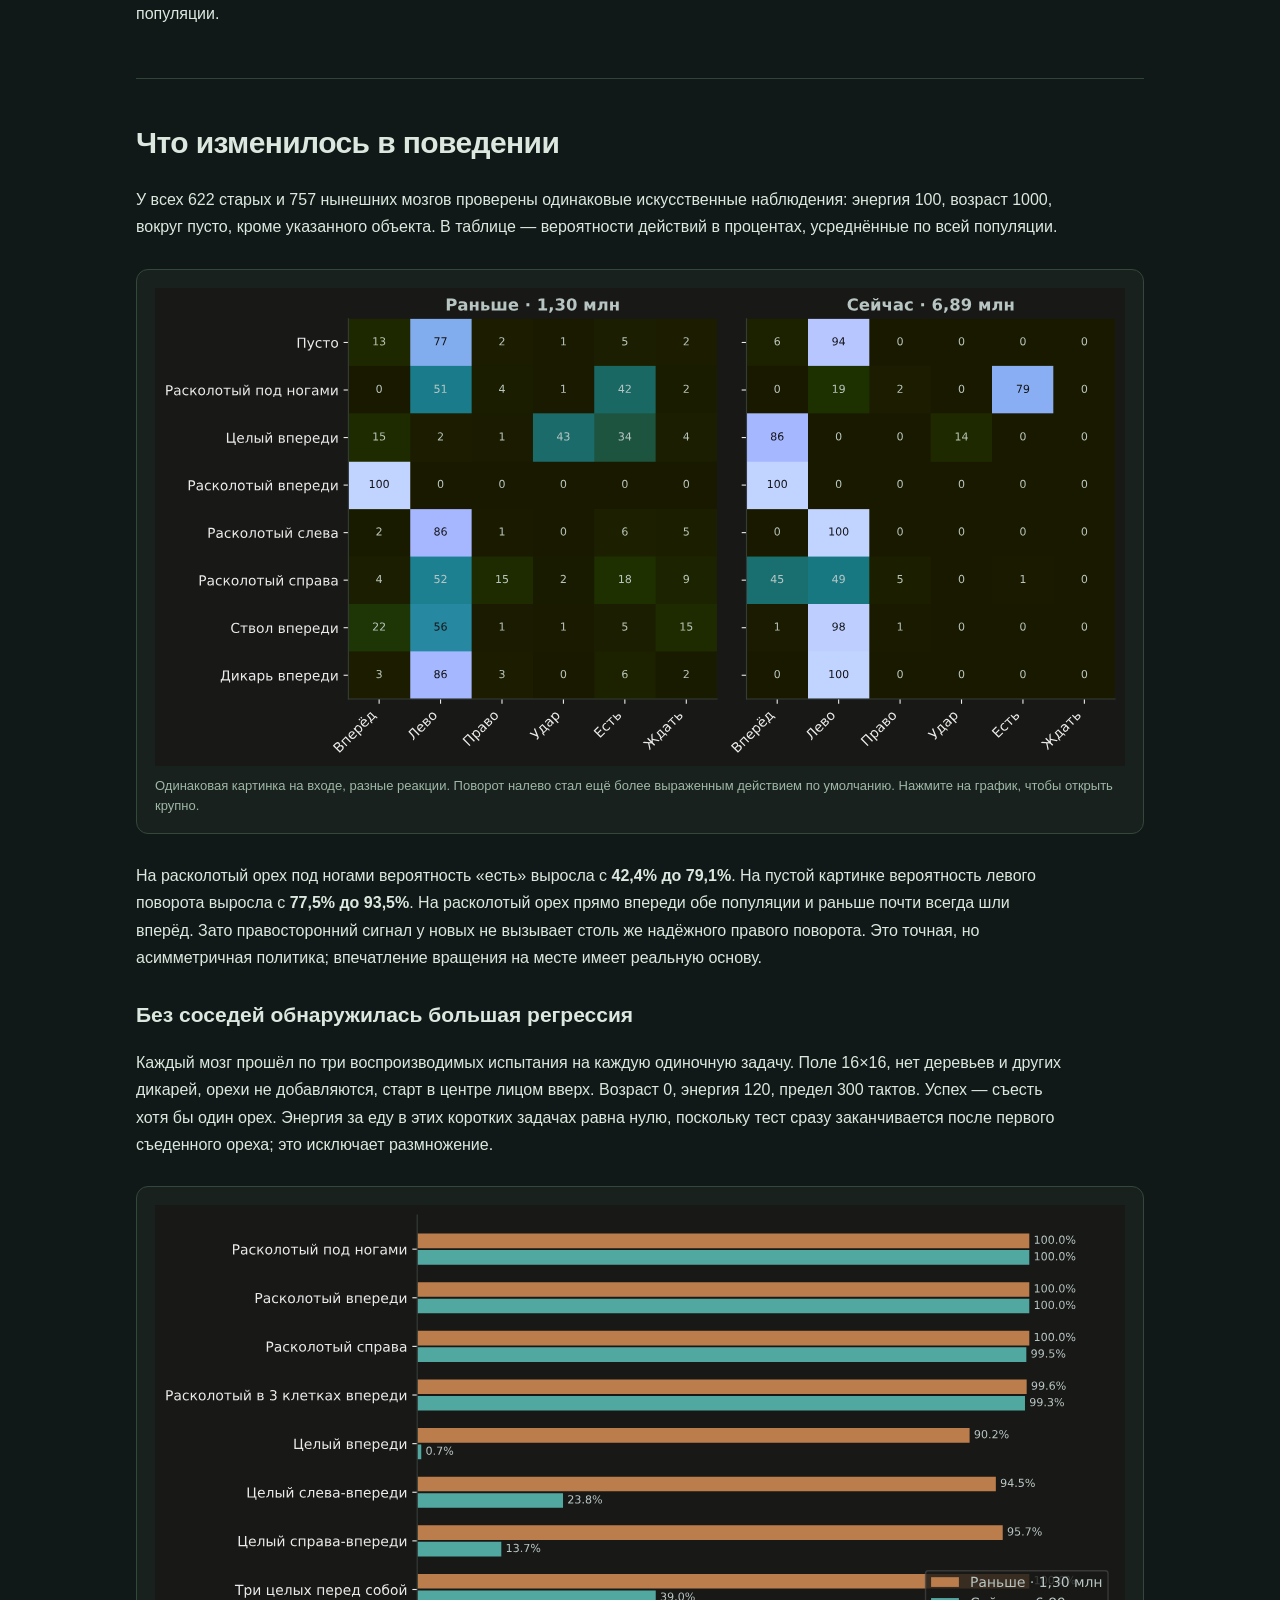
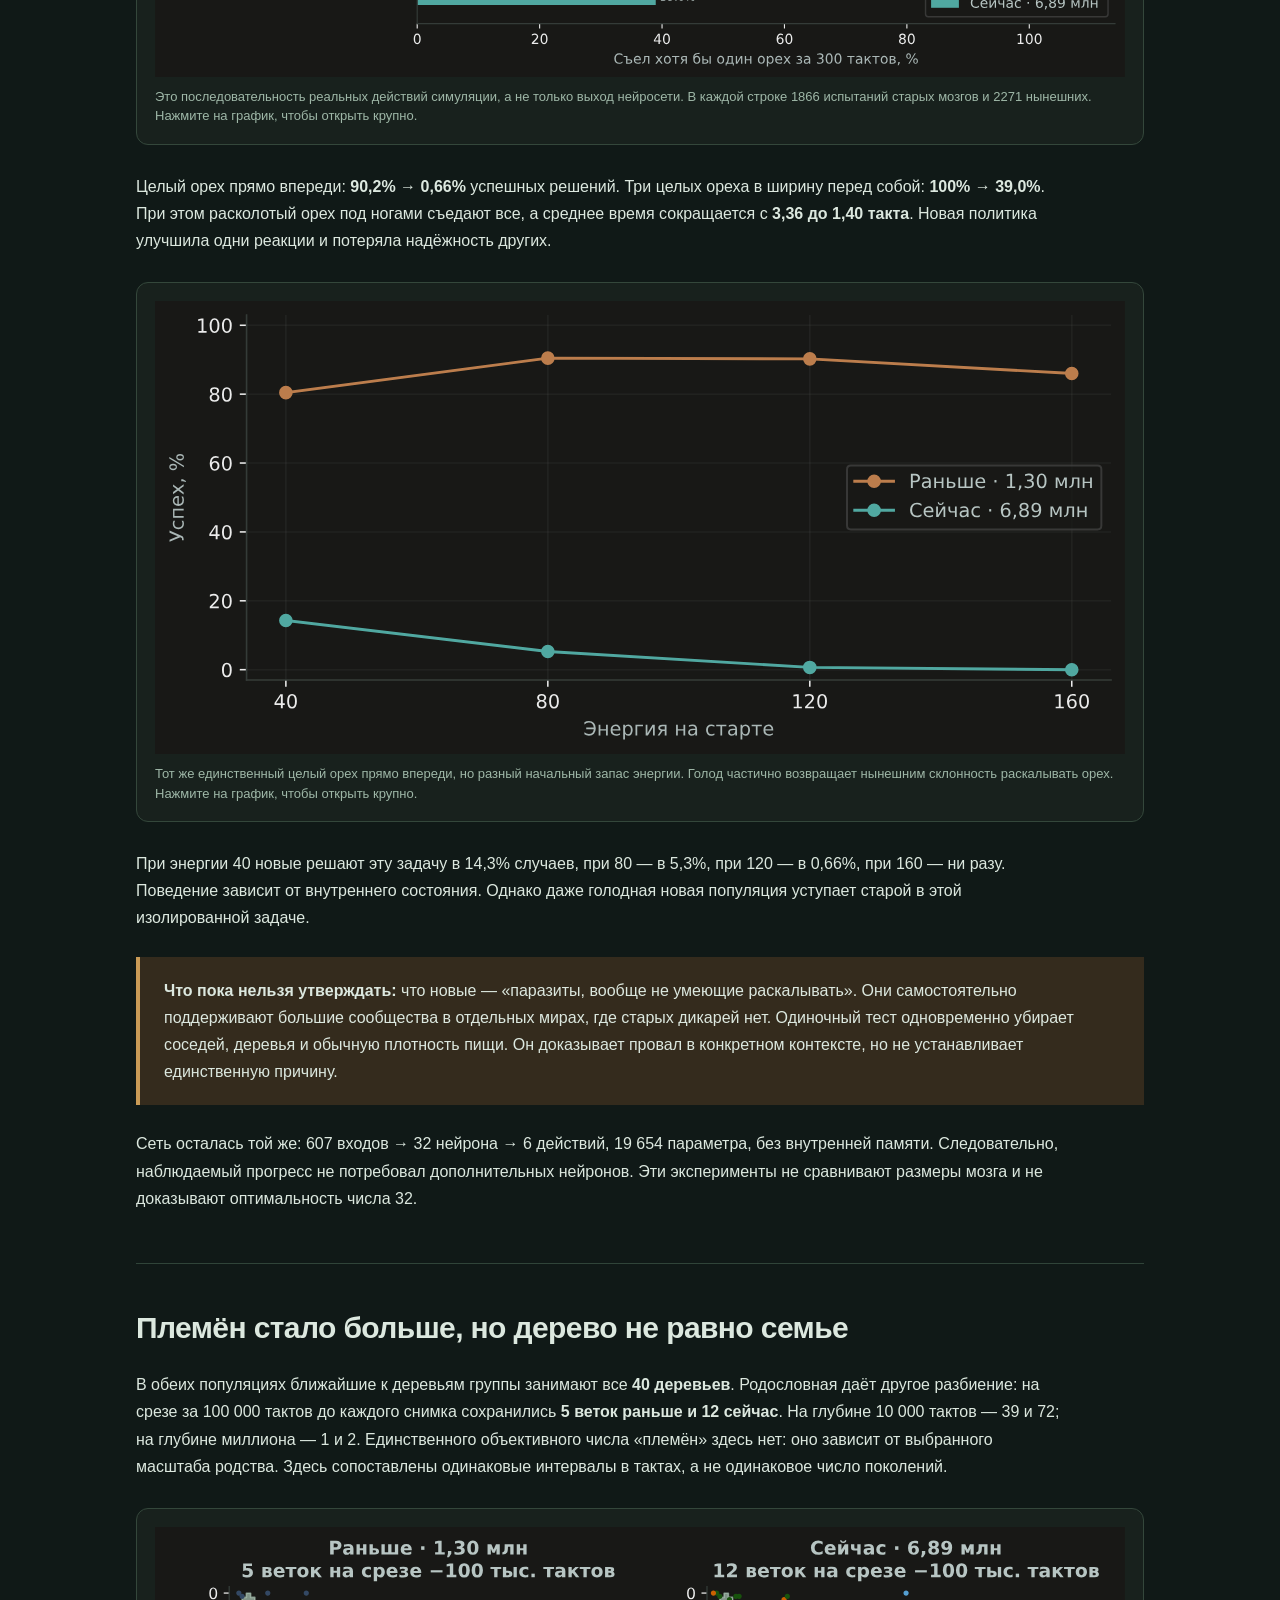
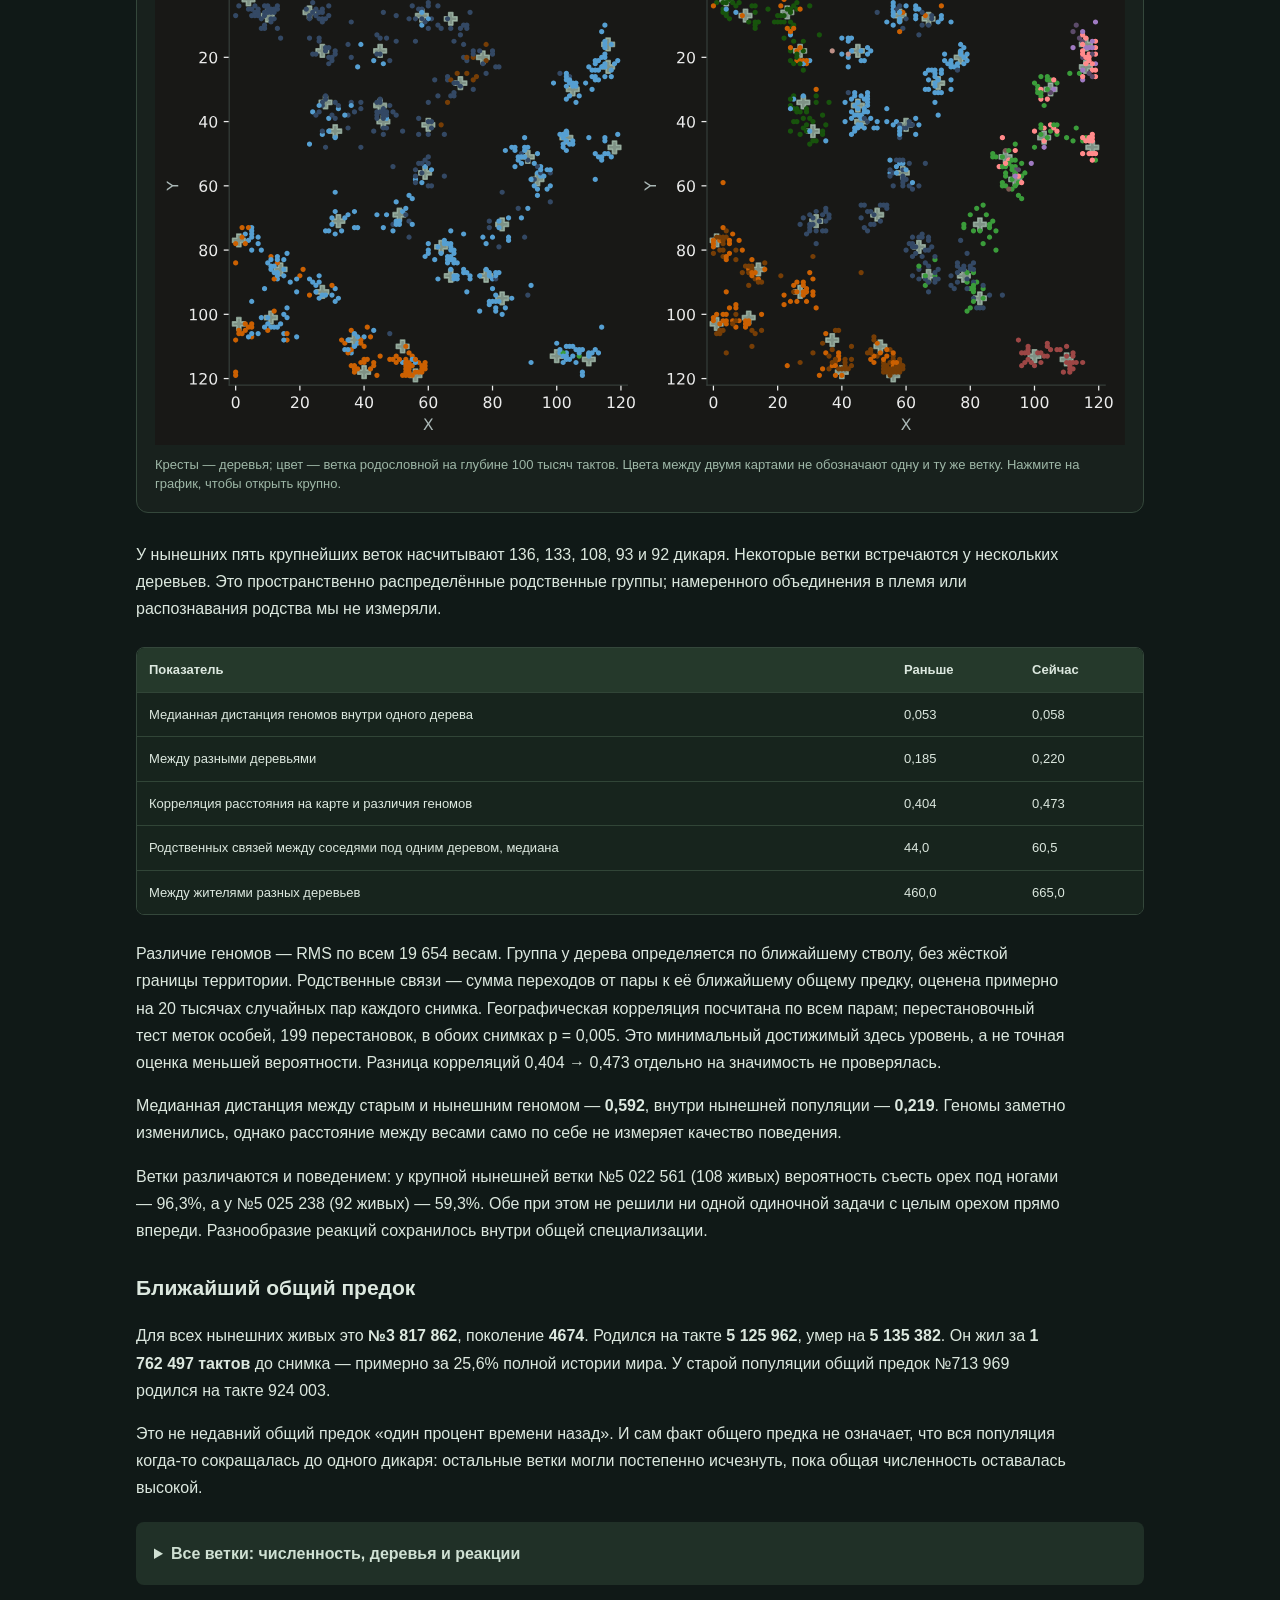
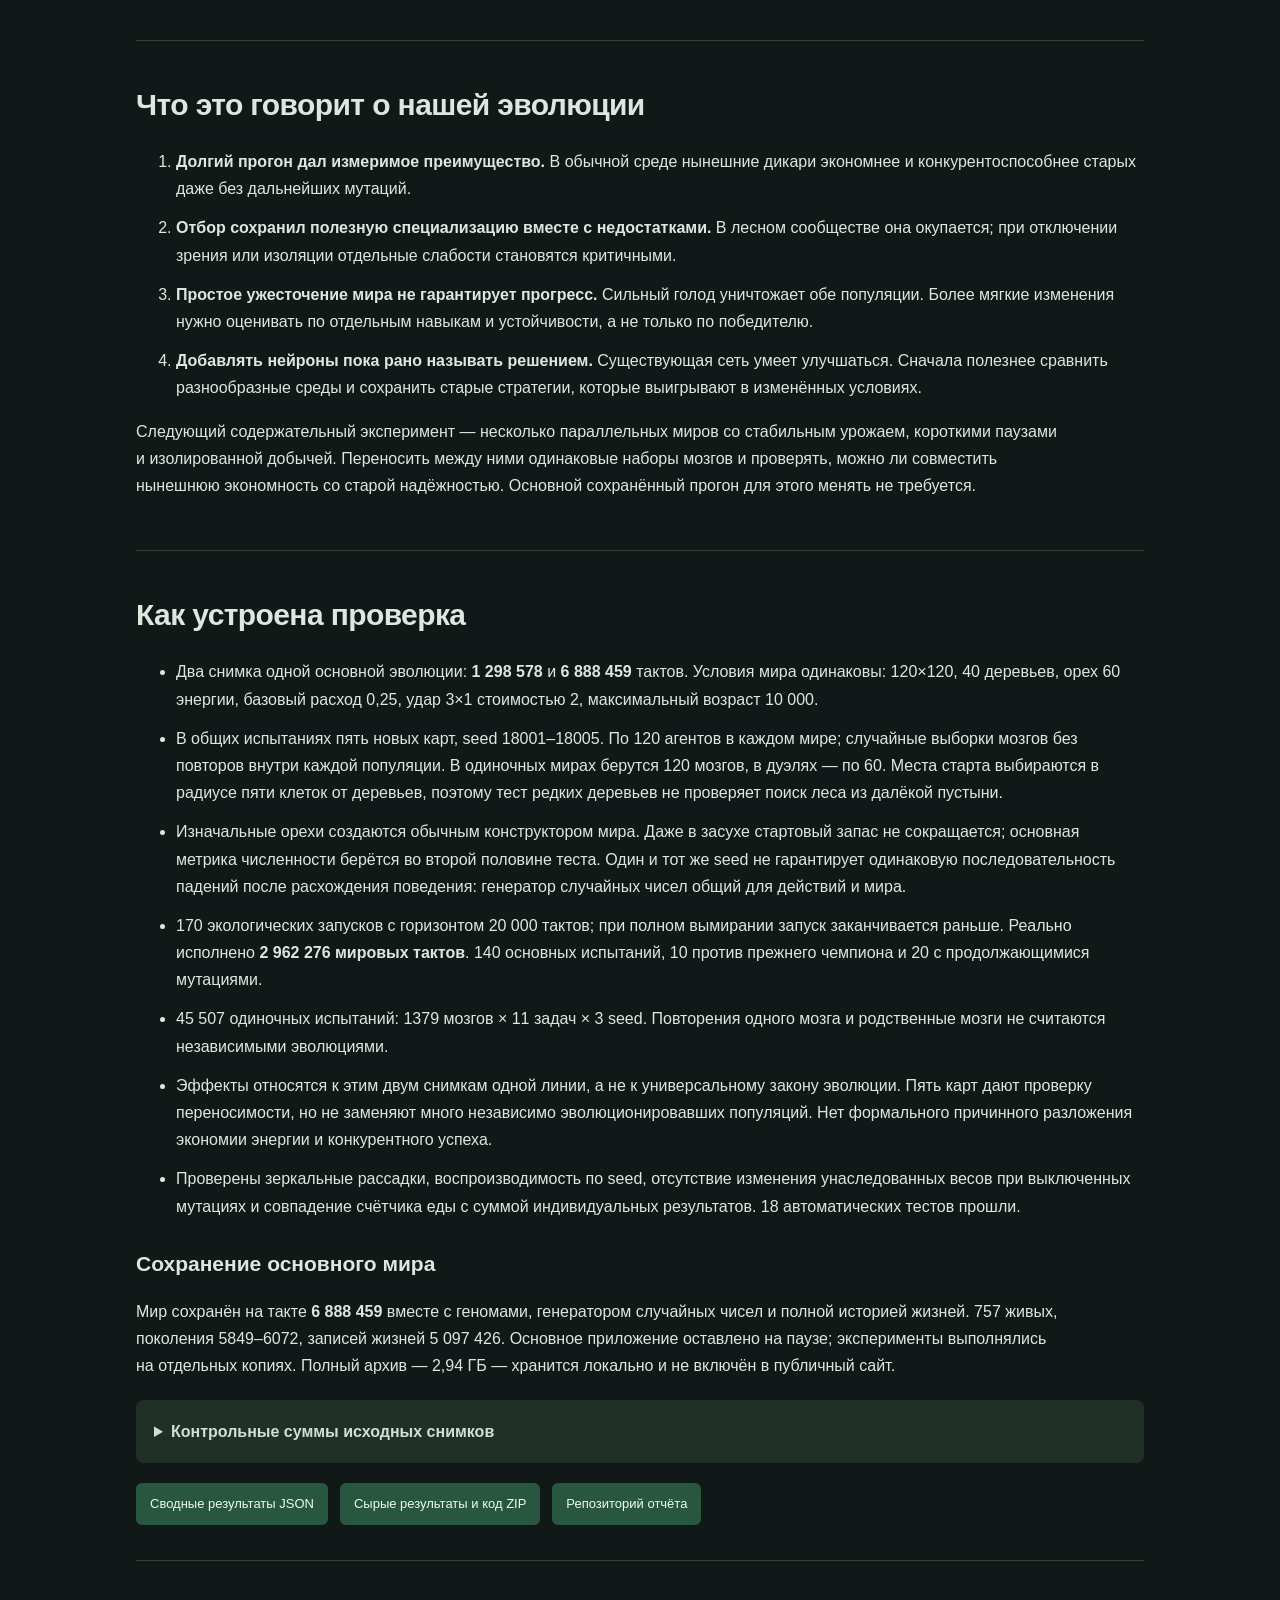
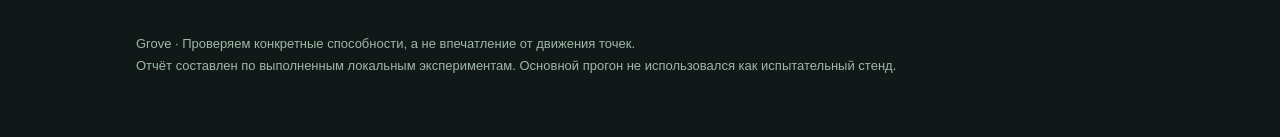
==== commit 4df79bec: "Enable shared dark theme across all reports" ====
--- a/index.html
+++ b/index.html
@@ -1,4 +1,4 @@
-<!doctype html><html lang="ru"><head><meta charset="utf-8"><meta name="viewport" content="width=device-width,initial-scale=1"><meta name="description" content="170 экспериментов: что изменилось в нейроэволюции Grove между 1,3 и 6,9 млн тактов"><title>Grove — прогресс и цена специализации</title><style>*{box-sizing:border-box}html{scroll-behavior:smooth;scroll-padding-top:75px}body{margin:0;background:#f3f5ef;color:#263b34;font:16px/1.7 -apple-system,BlinkMacSystemFont,"Segoe UI",sans-serif}header,main,footer{max-width:1060px;margin:auto;padding:36px 26px}header{padding-top:62px;padding-bottom:30px}.eyebrow{font:11px/1.5 ui-monospace,monospace;letter-spacing:1.5px;color:#5a7468}h1{font-size:clamp(32px,5.5vw,62px);line-height:1.12;letter-spacing:-1.8px;margin:22px 0}h1 em{font-style:normal;color:#197c69}.lead{font-size:19px;max-width:830px;color:#53695e}.badges{display:flex;gap:8px;flex-wrap:wrap}.badges span{background:#e2eadd;padding:5px 11px;font-size:12px;border-radius:5px}nav{position:sticky;top:0;z-index:5;background:#173f32;display:flex;justify-content:center;gap:8px;padding:10px;overflow-x:auto;white-space:nowrap}nav a{color:#edf3e9;text-decoration:none;padding:5px 12px;font-size:13px}section{padding:20px 0 35px;border-bottom:1px solid #ccd8cc}h2{font-size:30px;line-height:1.25;letter-spacing:-.6px}h3{font-size:21px;line-height:1.3;margin-top:30px}p{max-width:930px}a{color:#087c69}figure{margin:28px 0;background:#fafbf8;border:1px solid #d9e1d6;border-radius:12px;padding:18px}figure img{width:100%;display:block}figcaption{font-size:13px;color:#617366;margin-top:10px;line-height:1.5}.cards{display:grid;grid-template-columns:repeat(3,1fr);gap:12px;margin:25px 0}.cards article{background:#e6eee2;border:1px solid #cbdcc8;padding:22px;border-radius:10px}.cards b{font-size:39px;line-height:1.2;color:#15725e;display:block}.cards span{display:block;font-size:13px;margin-top:8px}.callout{border-left:4px solid #1a8b6e;background:#e4ede1;padding:20px 24px;margin:25px 0}.warn{border-color:#b8772e;background:#f3e9d9}.scroll{overflow:auto;margin:25px 0;border:1px solid #d6dfd2;border-radius:8px}table{width:100%;border-collapse:collapse;background:#fafbf8;font-size:13px;line-height:1.5}td,th{padding:12px;text-align:left;border-bottom:1px solid #e0e7dc}th{background:#e6eee1;font-weight:600}tr:last-child td{border:0}td:first-child{min-width:160px}details{padding:18px;background:#eaf0e4;margin:20px 0;border-radius:8px}summary{cursor:pointer;font-weight:600}code{font-size:11px;overflow-wrap:anywhere}li{margin:12px 0}.downloads{display:flex;gap:12px;flex-wrap:wrap}.downloads a{background:#173f32;color:#fff;padding:10px 14px;border-radius:6px;text-decoration:none;font-size:13px}footer{font-size:13px;color:#677e6e;padding-bottom:60px}@media(max-width:600px){header,main,footer{padding-left:17px;padding-right:17px}header{padding-top:32px}h1{letter-spacing:-1px}h2{font-size:25px}.lead{font-size:17px}nav{justify-content:flex-start}.cards{grid-template-columns:1fr;gap:8px}.cards article{padding:14px;display:flex;gap:16px;align-items:center}.cards b{font-size:30px;min-width:110px}.cards span{margin:0}figure{padding:5px;margin:22px -8px}figcaption{padding:8px;font-size:12px}.callout{padding:15px}td,th{padding:9px}body{font-size:15px}ul,ol{padding-left:22px}}@media print{nav{position:static}.downloads{display:none}details{display:block}section{break-inside:auto}figure{break-inside:avoid}}</style></head><body><header><div class="eyebrow">GROVE / ПОЛЕВОЙ ОТЧЁТ 02 · 10 НОЯБРЯ 2026</div><h1>Эволюция стала точнее.<br><em>И потеряла часть гибкости.</em></h1><p class="lead">Сравнение популяций на 1,30 и 6,89 млн тактов. Новые дикари лучше конкурируют и экономят энергию, но хуже справляются с некоторыми простыми задачами в одиночку.</p><div class="badges"><span>170 экологических испытаний</span><span>45 507 одиночных задач</span><span>Основной мир сохранён</span></div><p class="callout"><a href="islands/">Новый эксперимент: 16 островов, самостоятельная добыча и ещё миллион тактов →</a></p></header>
+<!doctype html><html lang="ru"><head><script>try{document.documentElement.dataset.theme=localStorage.getItem("grove-report-theme")==="light"?"light":"dark"}catch(e){document.documentElement.dataset.theme="dark"}</script><meta charset="utf-8"><meta name="viewport" content="width=device-width,initial-scale=1"><meta name="description" content="170 экспериментов: что изменилось в нейроэволюции Grove между 1,3 и 6,9 млн тактов"><title>Grove — прогресс и цена специализации</title><style>*{box-sizing:border-box}html{scroll-behavior:smooth;scroll-padding-top:75px}body{margin:0;background:#f3f5ef;color:#263b34;font:16px/1.7 -apple-system,BlinkMacSystemFont,"Segoe UI",sans-serif}header,main,footer{max-width:1060px;margin:auto;padding:36px 26px}header{padding-top:62px;padding-bottom:30px}.eyebrow{font:11px/1.5 ui-monospace,monospace;letter-spacing:1.5px;color:#5a7468}h1{font-size:clamp(32px,5.5vw,62px);line-height:1.12;letter-spacing:-1.8px;margin:22px 0}h1 em{font-style:normal;color:#197c69}.lead{font-size:19px;max-width:830px;color:#53695e}.badges{display:flex;gap:8px;flex-wrap:wrap}.badges span{background:#e2eadd;padding:5px 11px;font-size:12px;border-radius:5px}nav{position:sticky;top:0;z-index:5;background:#173f32;display:flex;justify-content:center;gap:8px;padding:10px;overflow-x:auto;white-space:nowrap}nav a{color:#edf3e9;text-decoration:none;padding:5px 12px;font-size:13px}section{padding:20px 0 35px;border-bottom:1px solid #ccd8cc}h2{font-size:30px;line-height:1.25;letter-spacing:-.6px}h3{font-size:21px;line-height:1.3;margin-top:30px}p{max-width:930px}a{color:#087c69}figure{margin:28px 0;background:#fafbf8;border:1px solid #d9e1d6;border-radius:12px;padding:18px}figure img{width:100%;display:block}figcaption{font-size:13px;color:#617366;margin-top:10px;line-height:1.5}.cards{display:grid;grid-template-columns:repeat(3,1fr);gap:12px;margin:25px 0}.cards article{background:#e6eee2;border:1px solid #cbdcc8;padding:22px;border-radius:10px}.cards b{font-size:39px;line-height:1.2;color:#15725e;display:block}.cards span{display:block;font-size:13px;margin-top:8px}.callout{border-left:4px solid #1a8b6e;background:#e4ede1;padding:20px 24px;margin:25px 0}.warn{border-color:#b8772e;background:#f3e9d9}.scroll{overflow:auto;margin:25px 0;border:1px solid #d6dfd2;border-radius:8px}table{width:100%;border-collapse:collapse;background:#fafbf8;font-size:13px;line-height:1.5}td,th{padding:12px;text-align:left;border-bottom:1px solid #e0e7dc}th{background:#e6eee1;font-weight:600}tr:last-child td{border:0}td:first-child{min-width:160px}details{padding:18px;background:#eaf0e4;margin:20px 0;border-radius:8px}summary{cursor:pointer;font-weight:600}code{font-size:11px;overflow-wrap:anywhere}li{margin:12px 0}.downloads{display:flex;gap:12px;flex-wrap:wrap}.downloads a{background:#173f32;color:#fff;padding:10px 14px;border-radius:6px;text-decoration:none;font-size:13px}footer{font-size:13px;color:#677e6e;padding-bottom:60px}@media(max-width:600px){header,main,footer{padding-left:17px;padding-right:17px}header{padding-top:32px}h1{letter-spacing:-1px}h2{font-size:25px}.lead{font-size:17px}nav{justify-content:flex-start}.cards{grid-template-columns:1fr;gap:8px}.cards article{padding:14px;display:flex;gap:16px;align-items:center}.cards b{font-size:30px;min-width:110px}.cards span{margin:0}figure{padding:5px;margin:22px -8px}figcaption{padding:8px;font-size:12px}.callout{padding:15px}td,th{padding:9px}body{font-size:15px}ul,ol{padding-left:22px}}@media print{nav{position:static}.downloads{display:none}details{display:block}section{break-inside:auto}figure{break-inside:avoid}}</style><link rel="stylesheet" href="assets/theme.css"><script src="assets/theme.js" defer></script></head><body><header><div class="eyebrow">GROVE / ПОЛЕВОЙ ОТЧЁТ 02 · 10 НОЯБРЯ 2026</div><h1>Эволюция стала точнее.<br><em>И потеряла часть гибкости.</em></h1><p class="lead">Сравнение популяций на 1,30 и 6,89 млн тактов. Новые дикари лучше конкурируют и экономят энергию, но хуже справляются с некоторыми простыми задачами в одиночку.</p><div class="badges"><span>170 экологических испытаний</span><span>45 507 одиночных задач</span><span>Основной мир сохранён</span></div><p class="callout"><a href="islands/">Новый эксперимент: 16 островов, самостоятельная добыча и ещё миллион тактов →</a></p></header>
 <p class="callout" style="max-width:1008px;margin:0 auto 24px"><a href="chambers/">Новый отчёт: четыре размера мозга, отдельные камеры, 96 соревнований и «вращалка» →</a></p><p class="callout" style="max-width:1064px;margin:0 auto 24px"><a href="detective-350-700/">Новое расследование: 350+700 — точная добыча, короткая жизнь орехов и слабость у стен →</a></p><nav><a href="#verdict">Вывод</a><a href="#worlds">Среды</a><a href="#behavior">Поведение</a><a href="#tribes">Племена</a><a href="#method">Методика и данные</a></nav>
 <main><section id="verdict"><h2>Прогресс есть. Но «умнее во всём» они не стали.</h2><div class="cards"><article><b>+17,3%</b><span>устойчивая численность в обычной среде</span></article><article><b>−56,4%</b><span>ударов на один расколотый орех</span></article><article><b>10 / 10</b><span>побед над старой популяцией в обычном мире</span></article></div>
 <p>В обычной среде старая популяция поддерживала в среднем <strong>618,1</strong> живых, новая — <strong>724,9</strong>. Это средняя численность на тактах 10 001–20 000, а не удачный кадр в конце. За весь тест они съедали почти одинаковое количество орехов: 80 594 против 79 984. Новая популяция содержала больше особей на примерно том же потоке еды.</p>
--- a/assets/theme.css
+++ b/assets/theme.css
@@ -0,0 +1,30 @@
+:root { color-scheme: light; }
+:root[data-theme="dark"] { color-scheme: dark; }
+.theme-toggle { position:fixed; top:12px; right:16px; z-index:100; display:flex; align-items:center; gap:7px; min-height:38px; padding:7px 13px; border:1px solid #b6cbbc; border-radius:20px; background:#f7faf3; color:#264337; box-shadow:0 2px 12px #0002; font:500 13px/1.4 -apple-system,BlinkMacSystemFont,"Segoe UI",sans-serif; cursor:pointer; }
+.theme-toggle:hover { border-color:#389779; }
+.theme-toggle:focus-visible { outline:3px solid #51b996; outline-offset:3px; }
+body > header { padding-top:72px; }
+html { scroll-padding-top:75px; }
+nav { padding-right:130px; }
+:root[data-theme="dark"] body { background:#101917; color:#dce8df; }
+:root[data-theme="dark"] .theme-toggle { background:#20352c; color:#e2f0e5; border-color:#436352; box-shadow:0 2px 12px #0005; }
+:root[data-theme="dark"] h1 em, :root[data-theme="dark"] a { color:#83d5b3; }
+:root[data-theme="dark"] .lead { color:#b0c4b7; }
+:root[data-theme="dark"] .eyebrow, :root[data-theme="dark"] figcaption, :root[data-theme="dark"] .muted, :root[data-theme="dark"] footer, :root[data-theme="dark"] td small { color:#9eb7a7; }
+:root[data-theme="dark"] section { border-color:#304439; }
+:root[data-theme="dark"] nav { background:#172b22; border-bottom:1px solid #344c3e; }
+:root[data-theme="dark"] nav a { color:#e2eee5; }
+:root[data-theme="dark"] .badges span, :root[data-theme="dark"] details { background:#203027; color:#cfe0d3; }
+:root[data-theme="dark"] .cards article { background:#192b22; border-color:#344c3c; }
+:root[data-theme="dark"] .cards b { color:#83d5b3; }
+:root[data-theme="dark"] .callout { background:#1b3025; border-color:#65bf98; }
+:root[data-theme="dark"] .callout.warn { background:#342b1d; border-color:#ca9b56; }
+:root[data-theme="dark"] figure { background:#18211d; border-color:#34473b; }
+:root[data-theme="dark"] figure img { filter:invert(.92) hue-rotate(180deg); }
+:root[data-theme="dark"] .scroll { border-color:#34473b; }
+:root[data-theme="dark"] table { background:#17241d; color:#dce8df; }
+:root[data-theme="dark"] th { background:#25392b; }
+:root[data-theme="dark"] td, :root[data-theme="dark"] th { border-color:#314537; }
+:root[data-theme="dark"] .downloads a { background:#28563f; color:#effaf2; }
+@media(max-width:640px) { .theme-toggle { top:9px; right:10px; min-height:36px; padding:6px 11px; } body > header { padding-top:65px; } nav { padding-right:126px; } }
+@media print { .theme-toggle { display:none; } :root[data-theme="dark"] figure img { filter:none; } }
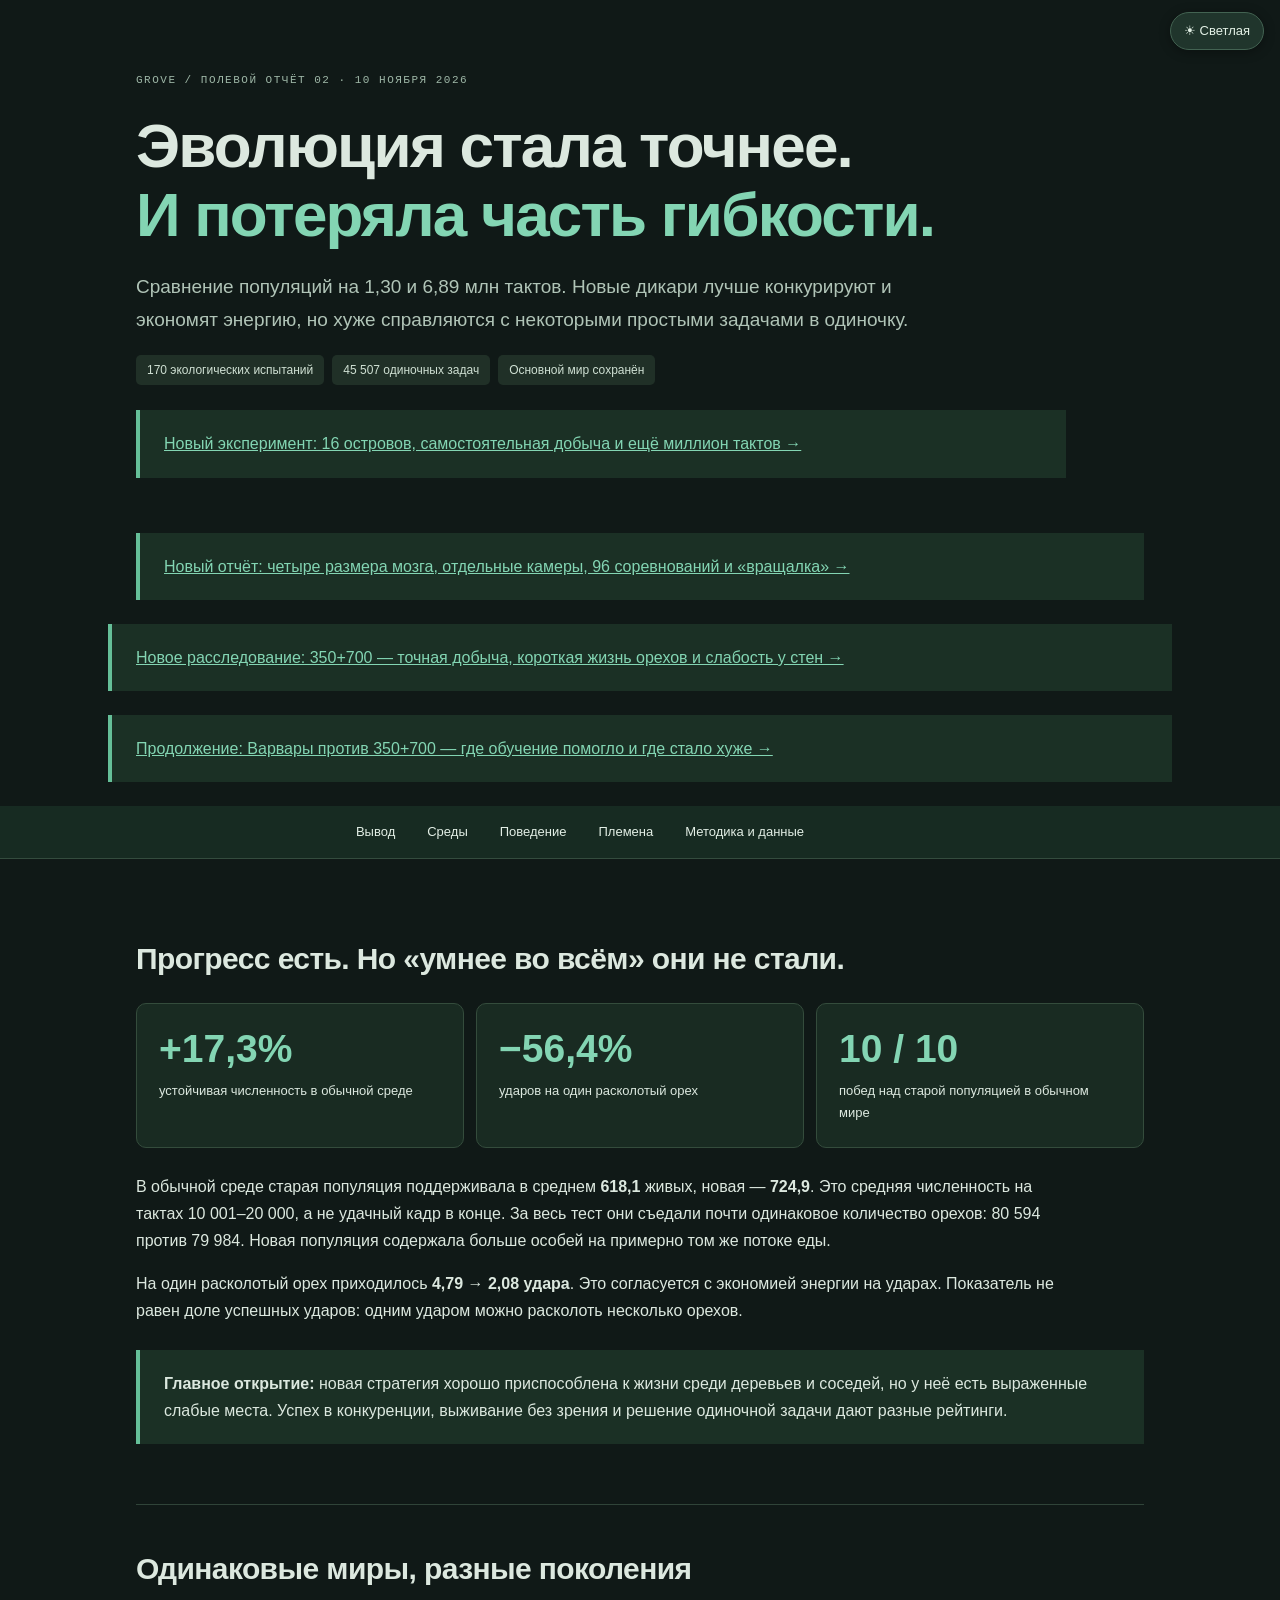
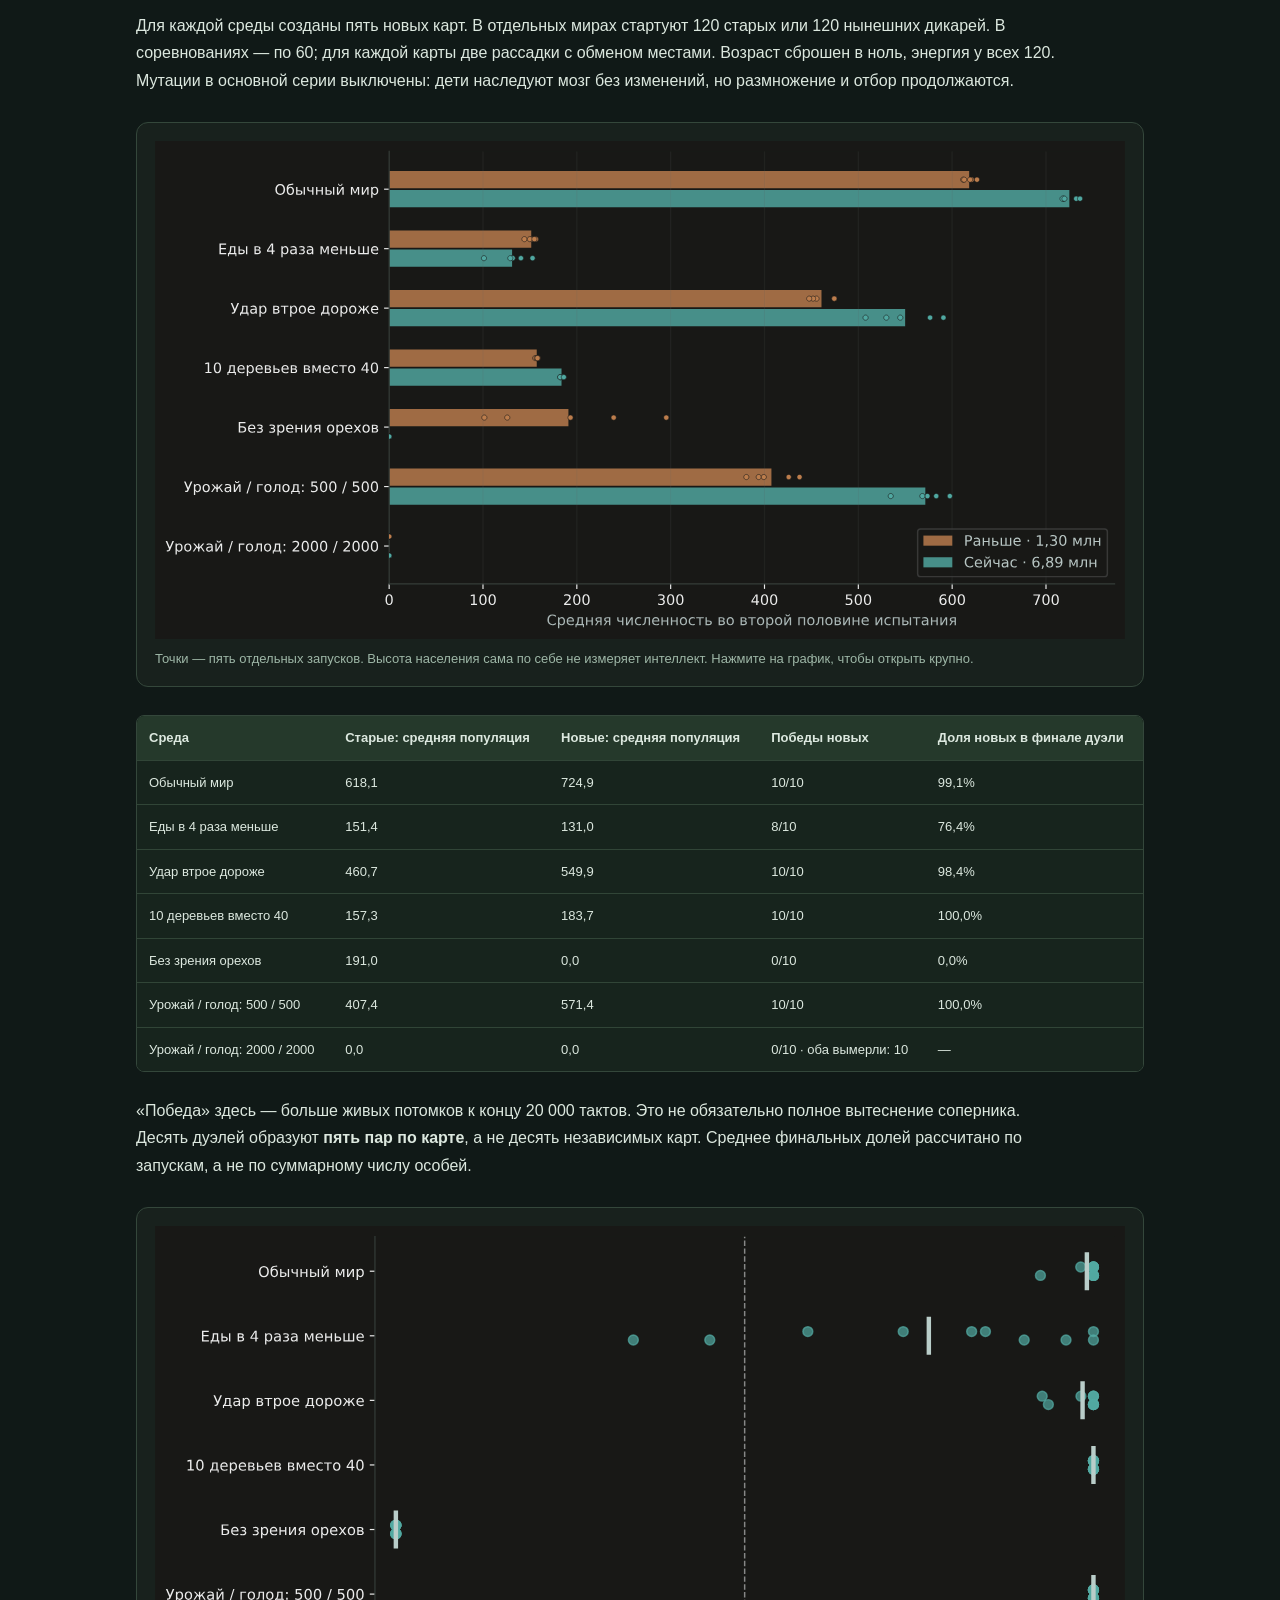
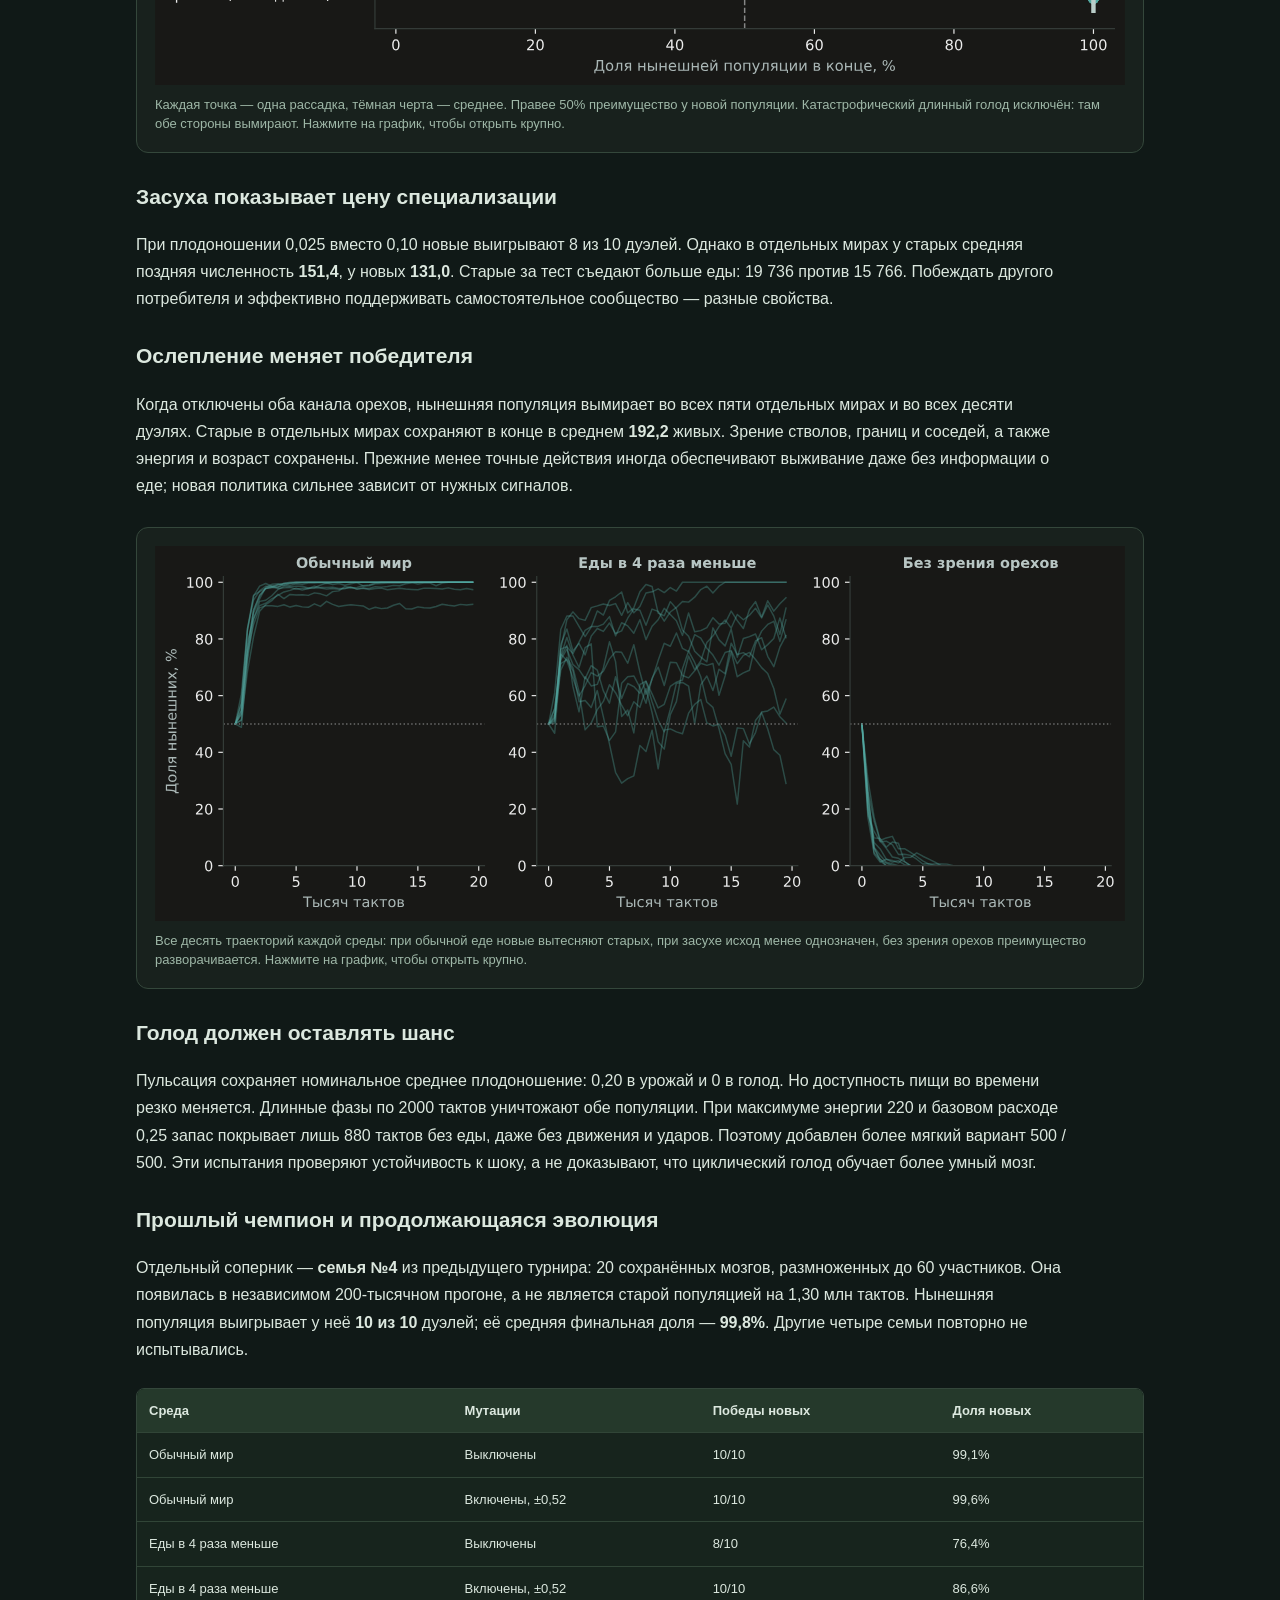
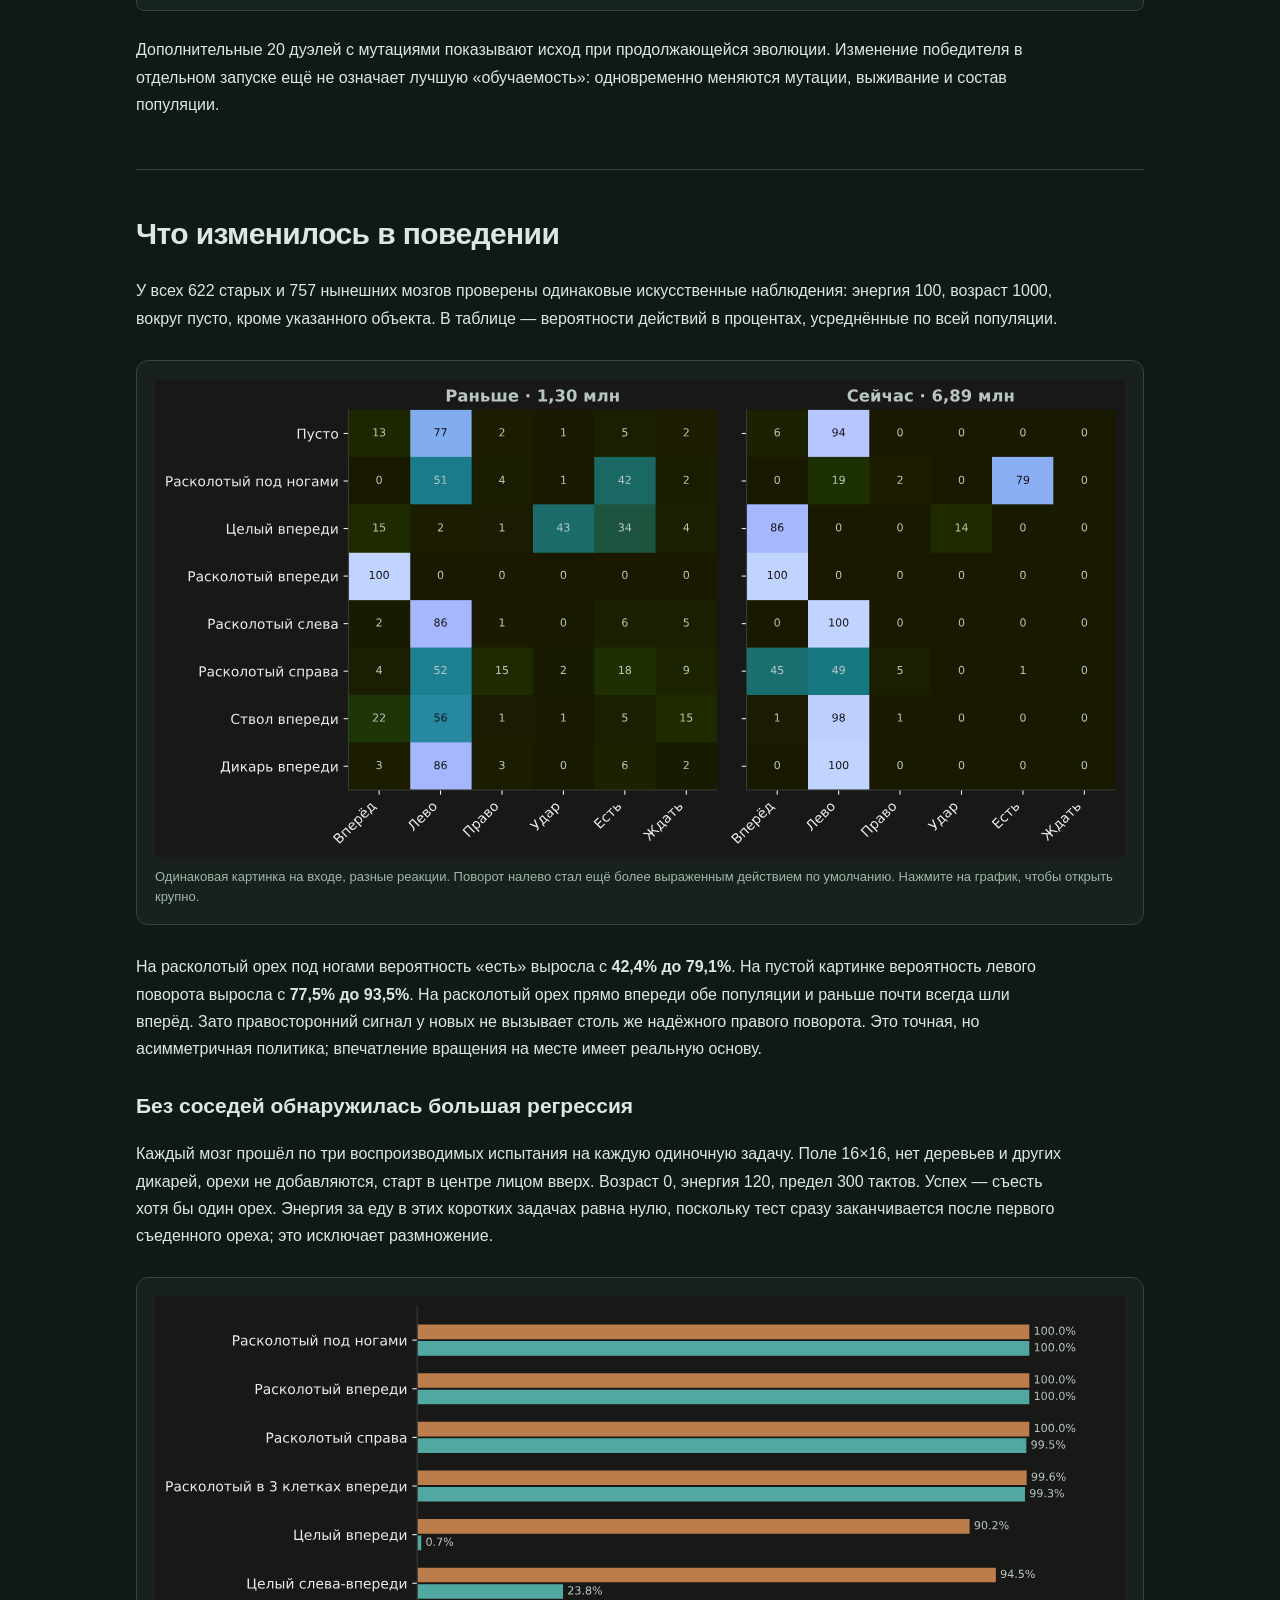
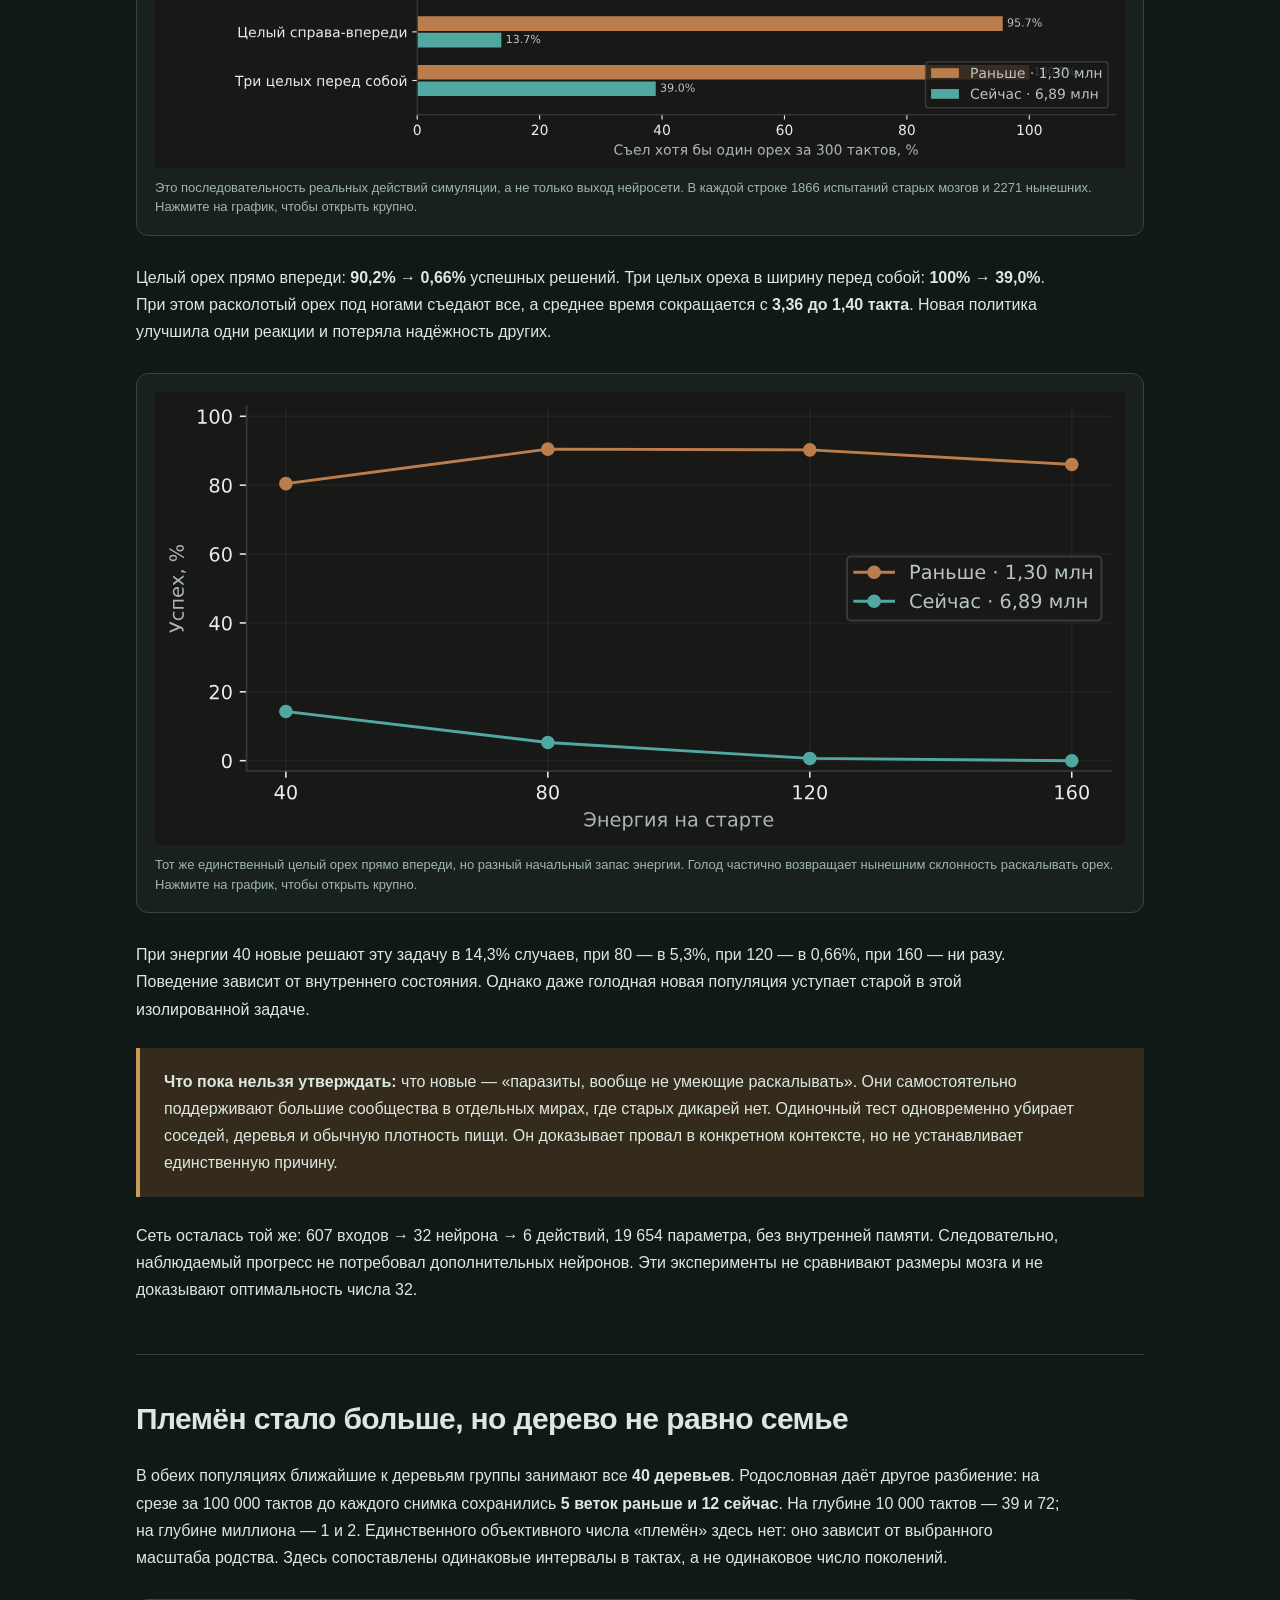
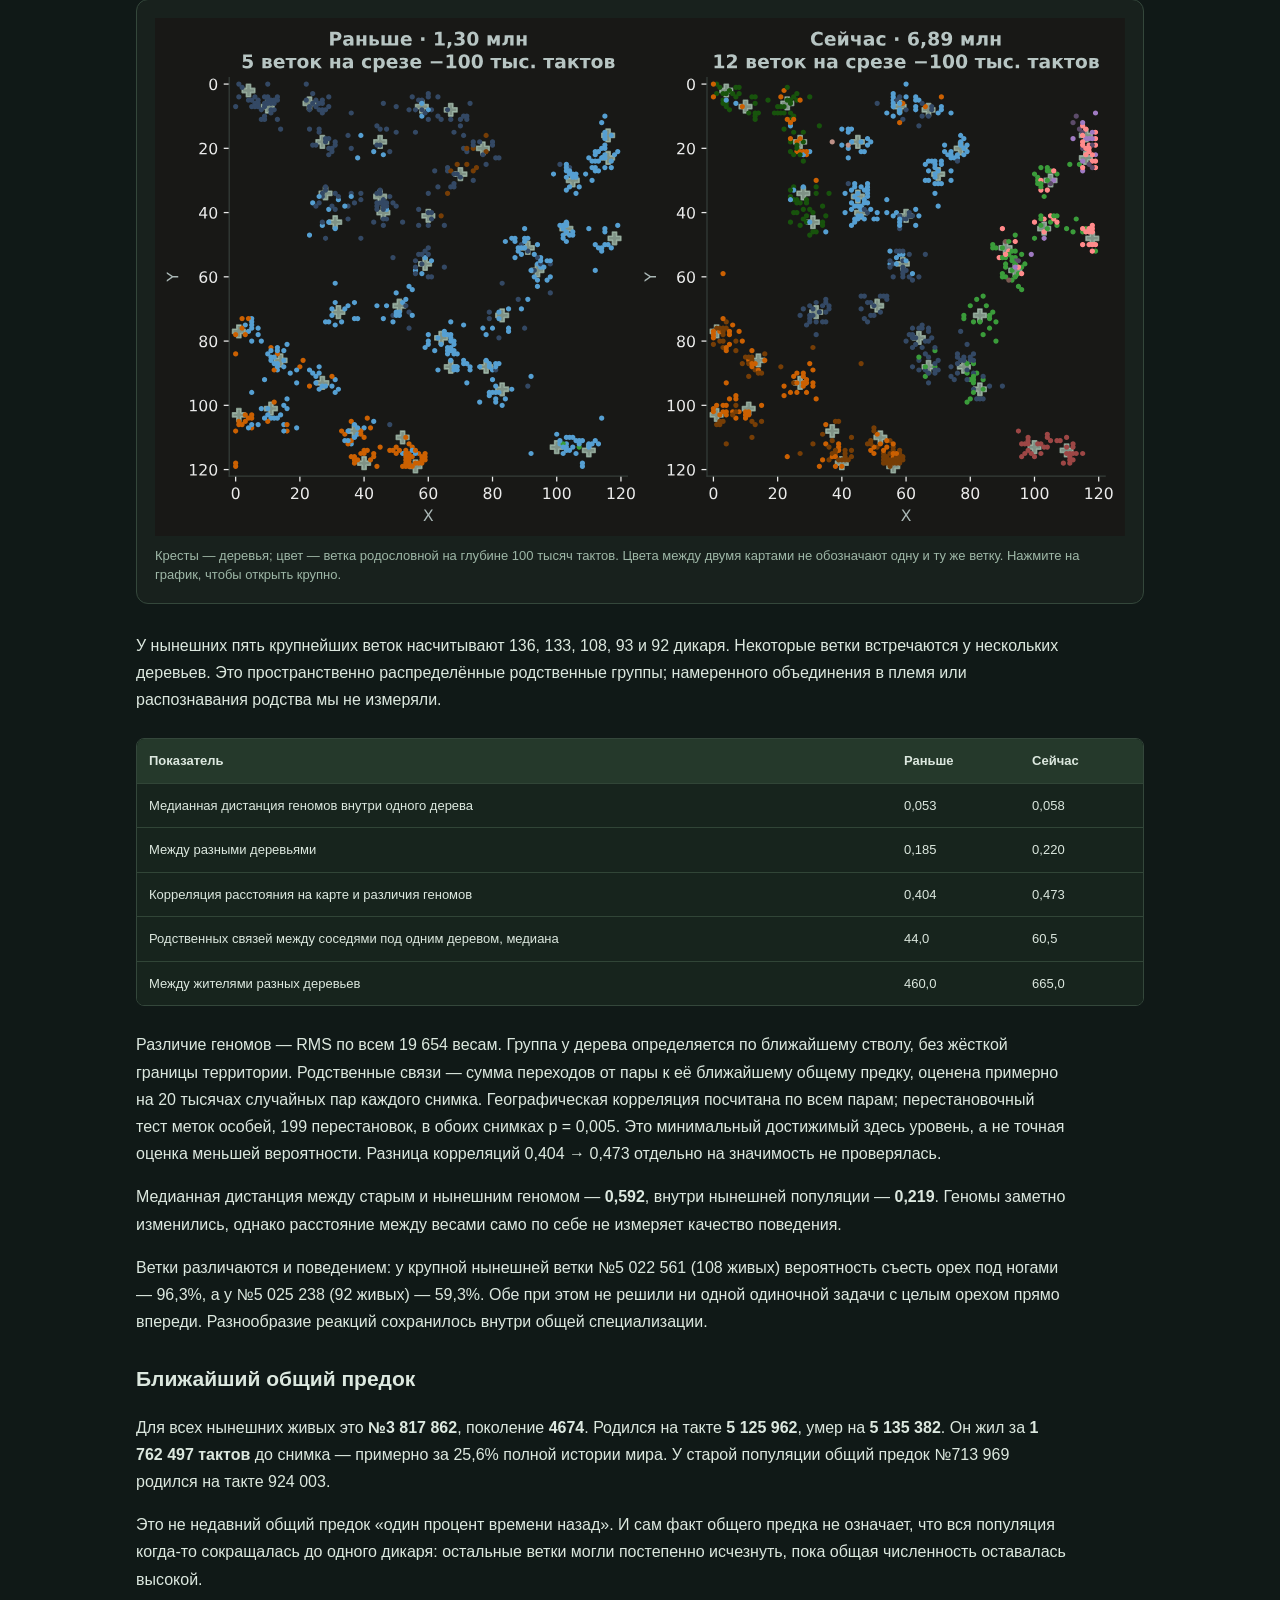
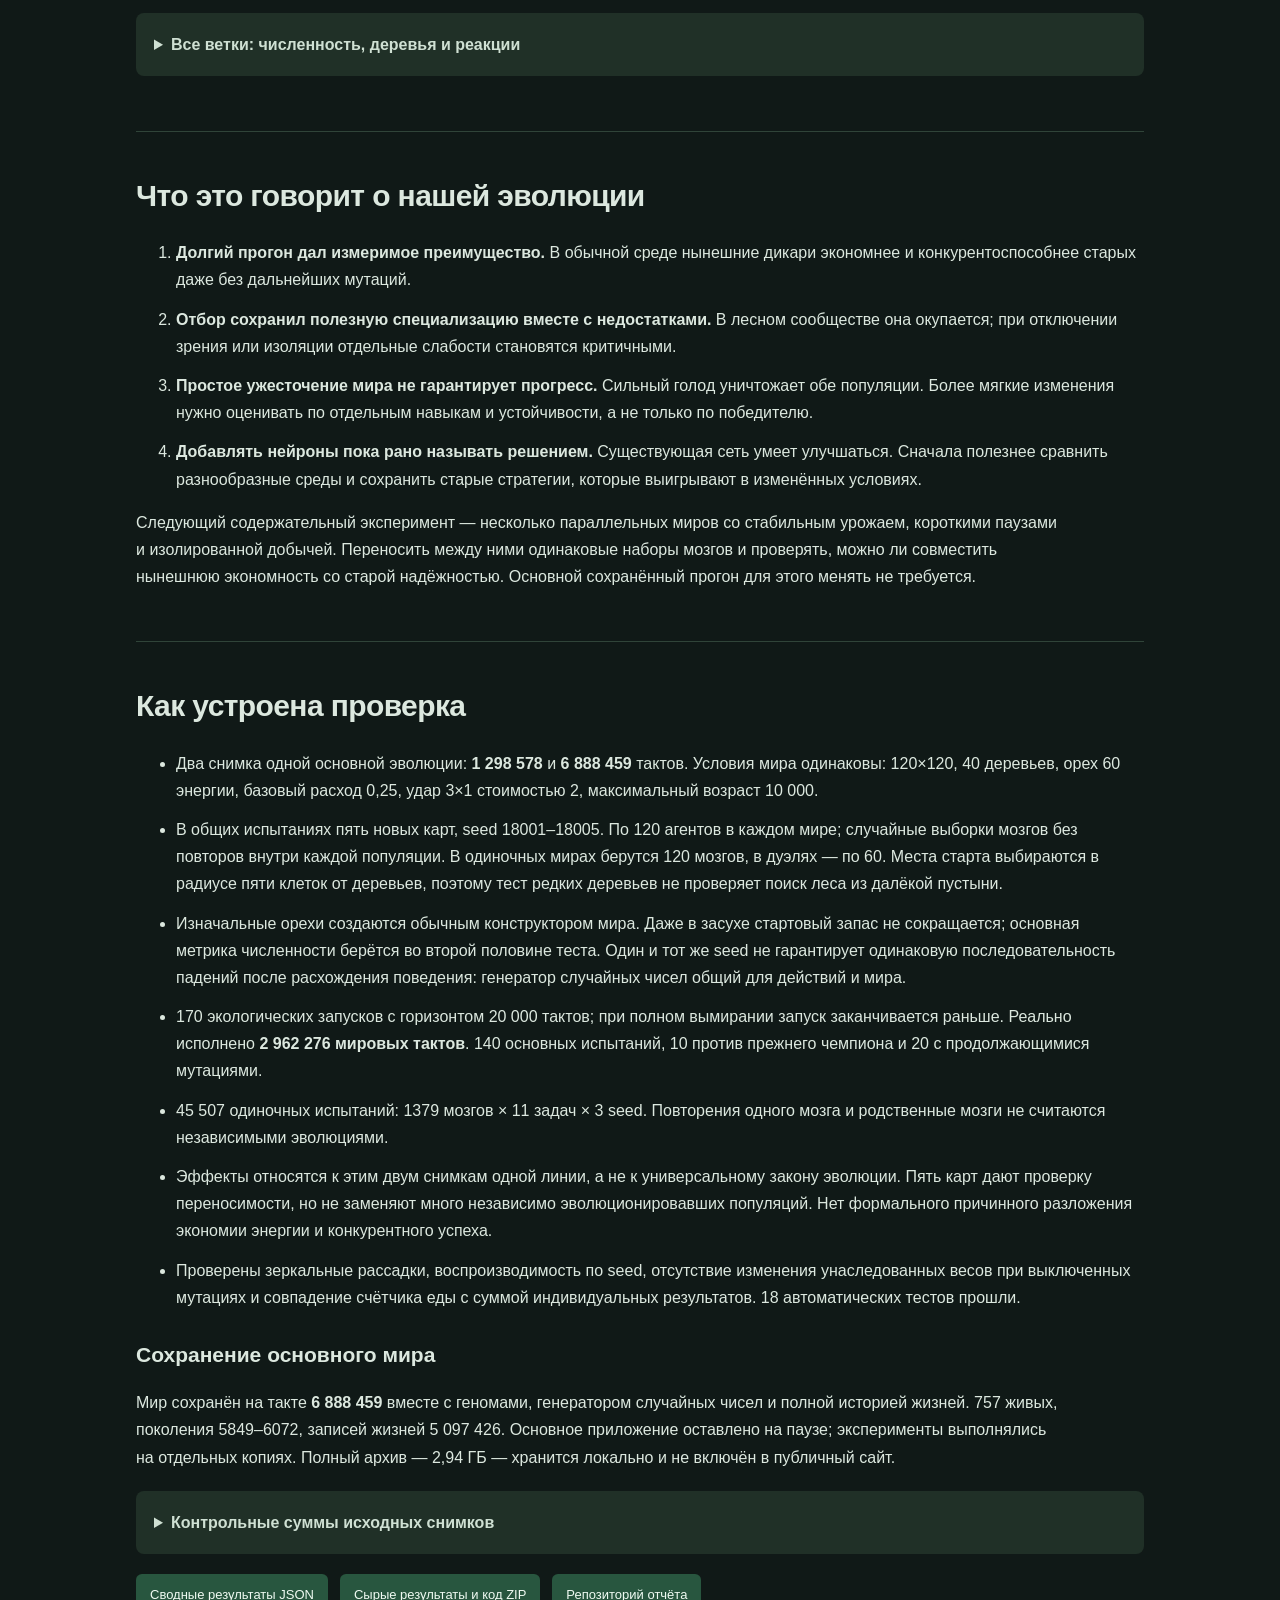
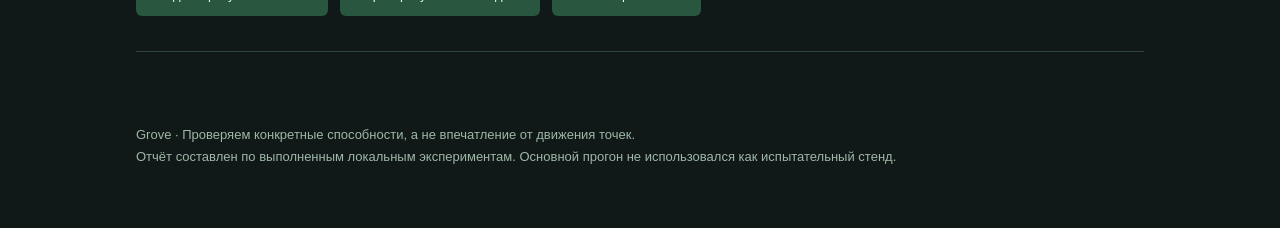
==== commit 1fd4e022: "Compare Barbarians with their 350+700 ancestors and historical populations" ====
--- a/index.html
+++ b/index.html
@@ -1,5 +1,5 @@
 <!doctype html><html lang="ru"><head><script>try{document.documentElement.dataset.theme=localStorage.getItem("grove-report-theme")==="light"?"light":"dark"}catch(e){document.documentElement.dataset.theme="dark"}</script><meta charset="utf-8"><meta name="viewport" content="width=device-width,initial-scale=1"><meta name="description" content="170 экспериментов: что изменилось в нейроэволюции Grove между 1,3 и 6,9 млн тактов"><title>Grove — прогресс и цена специализации</title><style>*{box-sizing:border-box}html{scroll-behavior:smooth;scroll-padding-top:75px}body{margin:0;background:#f3f5ef;color:#263b34;font:16px/1.7 -apple-system,BlinkMacSystemFont,"Segoe UI",sans-serif}header,main,footer{max-width:1060px;margin:auto;padding:36px 26px}header{padding-top:62px;padding-bottom:30px}.eyebrow{font:11px/1.5 ui-monospace,monospace;letter-spacing:1.5px;color:#5a7468}h1{font-size:clamp(32px,5.5vw,62px);line-height:1.12;letter-spacing:-1.8px;margin:22px 0}h1 em{font-style:normal;color:#197c69}.lead{font-size:19px;max-width:830px;color:#53695e}.badges{display:flex;gap:8px;flex-wrap:wrap}.badges span{background:#e2eadd;padding:5px 11px;font-size:12px;border-radius:5px}nav{position:sticky;top:0;z-index:5;background:#173f32;display:flex;justify-content:center;gap:8px;padding:10px;overflow-x:auto;white-space:nowrap}nav a{color:#edf3e9;text-decoration:none;padding:5px 12px;font-size:13px}section{padding:20px 0 35px;border-bottom:1px solid #ccd8cc}h2{font-size:30px;line-height:1.25;letter-spacing:-.6px}h3{font-size:21px;line-height:1.3;margin-top:30px}p{max-width:930px}a{color:#087c69}figure{margin:28px 0;background:#fafbf8;border:1px solid #d9e1d6;border-radius:12px;padding:18px}figure img{width:100%;display:block}figcaption{font-size:13px;color:#617366;margin-top:10px;line-height:1.5}.cards{display:grid;grid-template-columns:repeat(3,1fr);gap:12px;margin:25px 0}.cards article{background:#e6eee2;border:1px solid #cbdcc8;padding:22px;border-radius:10px}.cards b{font-size:39px;line-height:1.2;color:#15725e;display:block}.cards span{display:block;font-size:13px;margin-top:8px}.callout{border-left:4px solid #1a8b6e;background:#e4ede1;padding:20px 24px;margin:25px 0}.warn{border-color:#b8772e;background:#f3e9d9}.scroll{overflow:auto;margin:25px 0;border:1px solid #d6dfd2;border-radius:8px}table{width:100%;border-collapse:collapse;background:#fafbf8;font-size:13px;line-height:1.5}td,th{padding:12px;text-align:left;border-bottom:1px solid #e0e7dc}th{background:#e6eee1;font-weight:600}tr:last-child td{border:0}td:first-child{min-width:160px}details{padding:18px;background:#eaf0e4;margin:20px 0;border-radius:8px}summary{cursor:pointer;font-weight:600}code{font-size:11px;overflow-wrap:anywhere}li{margin:12px 0}.downloads{display:flex;gap:12px;flex-wrap:wrap}.downloads a{background:#173f32;color:#fff;padding:10px 14px;border-radius:6px;text-decoration:none;font-size:13px}footer{font-size:13px;color:#677e6e;padding-bottom:60px}@media(max-width:600px){header,main,footer{padding-left:17px;padding-right:17px}header{padding-top:32px}h1{letter-spacing:-1px}h2{font-size:25px}.lead{font-size:17px}nav{justify-content:flex-start}.cards{grid-template-columns:1fr;gap:8px}.cards article{padding:14px;display:flex;gap:16px;align-items:center}.cards b{font-size:30px;min-width:110px}.cards span{margin:0}figure{padding:5px;margin:22px -8px}figcaption{padding:8px;font-size:12px}.callout{padding:15px}td,th{padding:9px}body{font-size:15px}ul,ol{padding-left:22px}}@media print{nav{position:static}.downloads{display:none}details{display:block}section{break-inside:auto}figure{break-inside:avoid}}</style><link rel="stylesheet" href="assets/theme.css"><script src="assets/theme.js" defer></script></head><body><header><div class="eyebrow">GROVE / ПОЛЕВОЙ ОТЧЁТ 02 · 10 НОЯБРЯ 2026</div><h1>Эволюция стала точнее.<br><em>И потеряла часть гибкости.</em></h1><p class="lead">Сравнение популяций на 1,30 и 6,89 млн тактов. Новые дикари лучше конкурируют и экономят энергию, но хуже справляются с некоторыми простыми задачами в одиночку.</p><div class="badges"><span>170 экологических испытаний</span><span>45 507 одиночных задач</span><span>Основной мир сохранён</span></div><p class="callout"><a href="islands/">Новый эксперимент: 16 островов, самостоятельная добыча и ещё миллион тактов →</a></p></header>
-<p class="callout" style="max-width:1008px;margin:0 auto 24px"><a href="chambers/">Новый отчёт: четыре размера мозга, отдельные камеры, 96 соревнований и «вращалка» →</a></p><p class="callout" style="max-width:1064px;margin:0 auto 24px"><a href="detective-350-700/">Новое расследование: 350+700 — точная добыча, короткая жизнь орехов и слабость у стен →</a></p><nav><a href="#verdict">Вывод</a><a href="#worlds">Среды</a><a href="#behavior">Поведение</a><a href="#tribes">Племена</a><a href="#method">Методика и данные</a></nav>
+<p class="callout" style="max-width:1008px;margin:0 auto 24px"><a href="chambers/">Новый отчёт: четыре размера мозга, отдельные камеры, 96 соревнований и «вращалка» →</a></p><p class="callout" style="max-width:1064px;margin:0 auto 24px"><a href="detective-350-700/">Новое расследование: 350+700 — точная добыча, короткая жизнь орехов и слабость у стен →</a></p><p class="callout" style="max-width:1064px;margin:0 auto 24px"><a href="barbarians/">Продолжение: Варвары против 350+700 — где обучение помогло и где стало хуже →</a></p><nav><a href="#verdict">Вывод</a><a href="#worlds">Среды</a><a href="#behavior">Поведение</a><a href="#tribes">Племена</a><a href="#method">Методика и данные</a></nav>
 <main><section id="verdict"><h2>Прогресс есть. Но «умнее во всём» они не стали.</h2><div class="cards"><article><b>+17,3%</b><span>устойчивая численность в обычной среде</span></article><article><b>−56,4%</b><span>ударов на один расколотый орех</span></article><article><b>10 / 10</b><span>побед над старой популяцией в обычном мире</span></article></div>
 <p>В обычной среде старая популяция поддерживала в среднем <strong>618,1</strong> живых, новая — <strong>724,9</strong>. Это средняя численность на тактах 10 001–20 000, а не удачный кадр в конце. За весь тест они съедали почти одинаковое количество орехов: 80 594 против 79 984. Новая популяция содержала больше особей на примерно том же потоке еды.</p>
 <p>На один расколотый орех приходилось <strong>4,79 → 2,08 удара</strong>. Это согласуется с экономией энергии на ударах. Показатель не равен доле успешных ударов: одним ударом можно расколоть несколько орехов.</p>
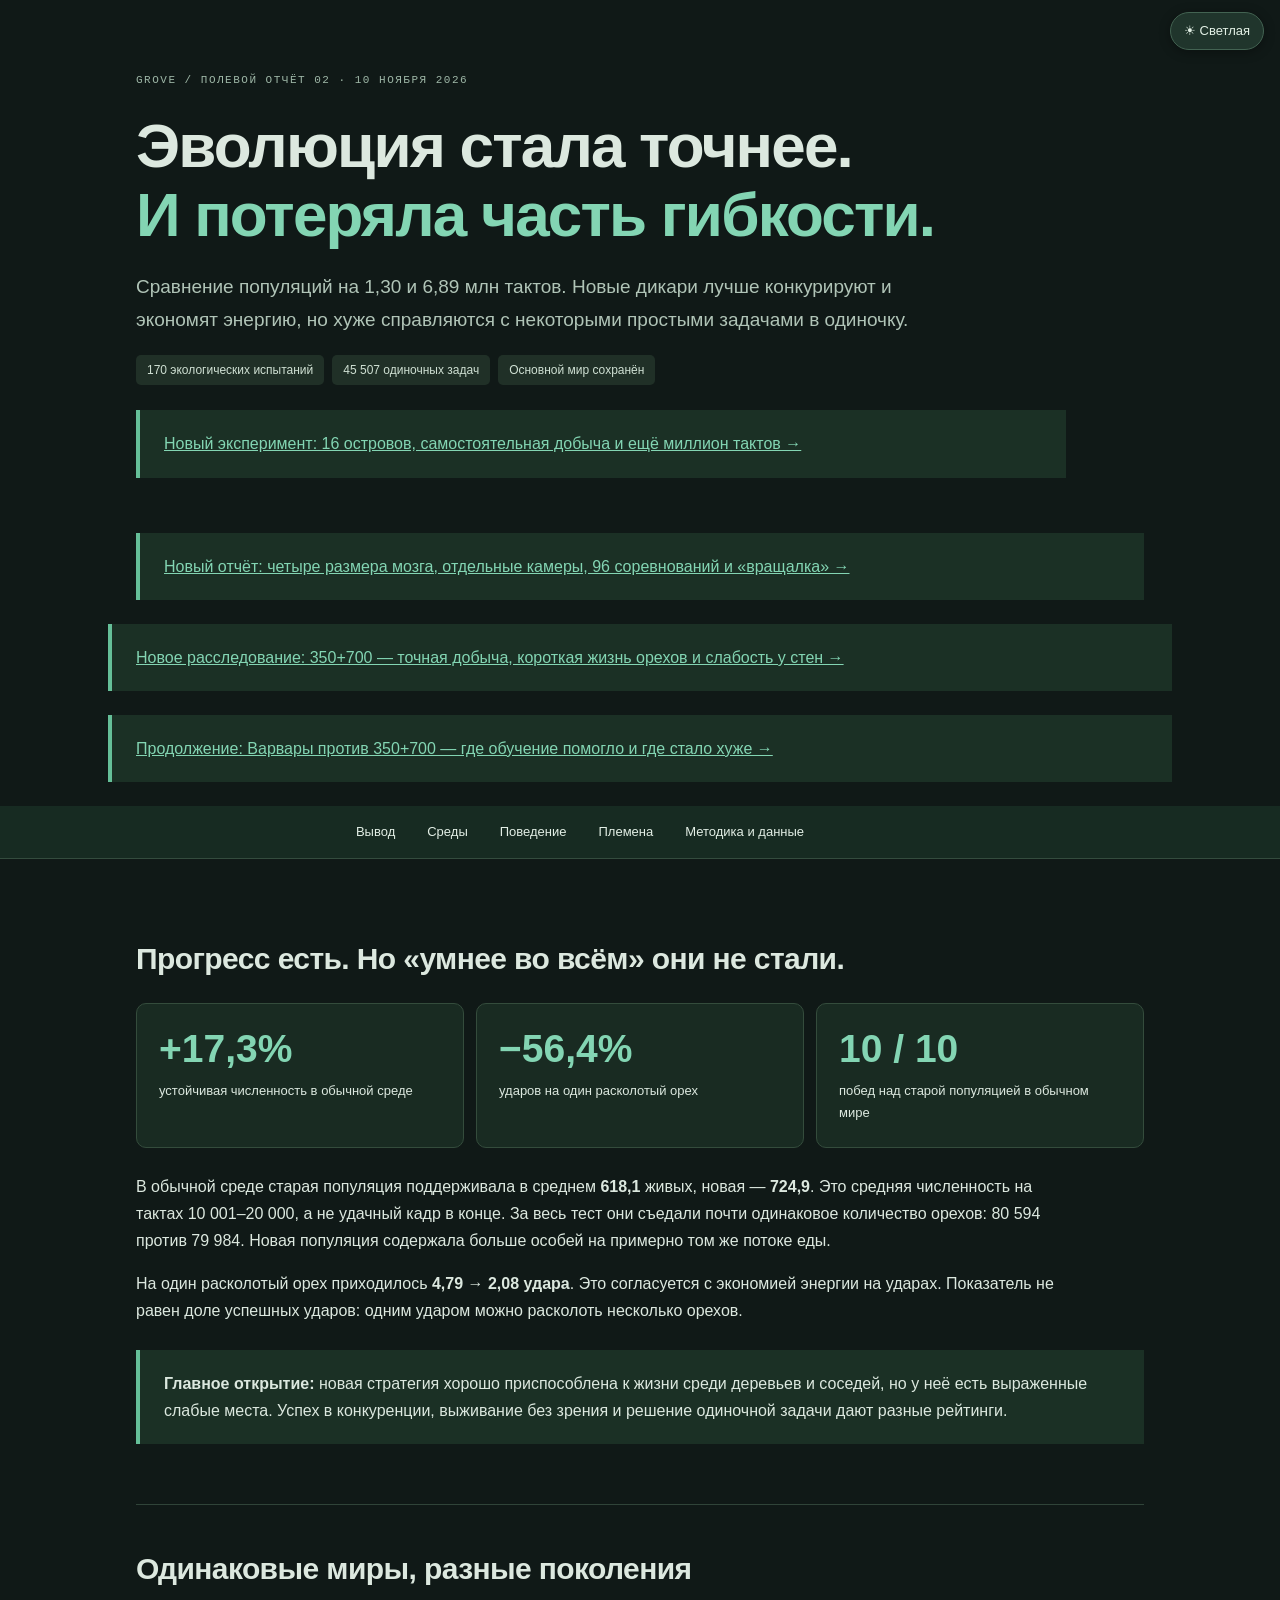
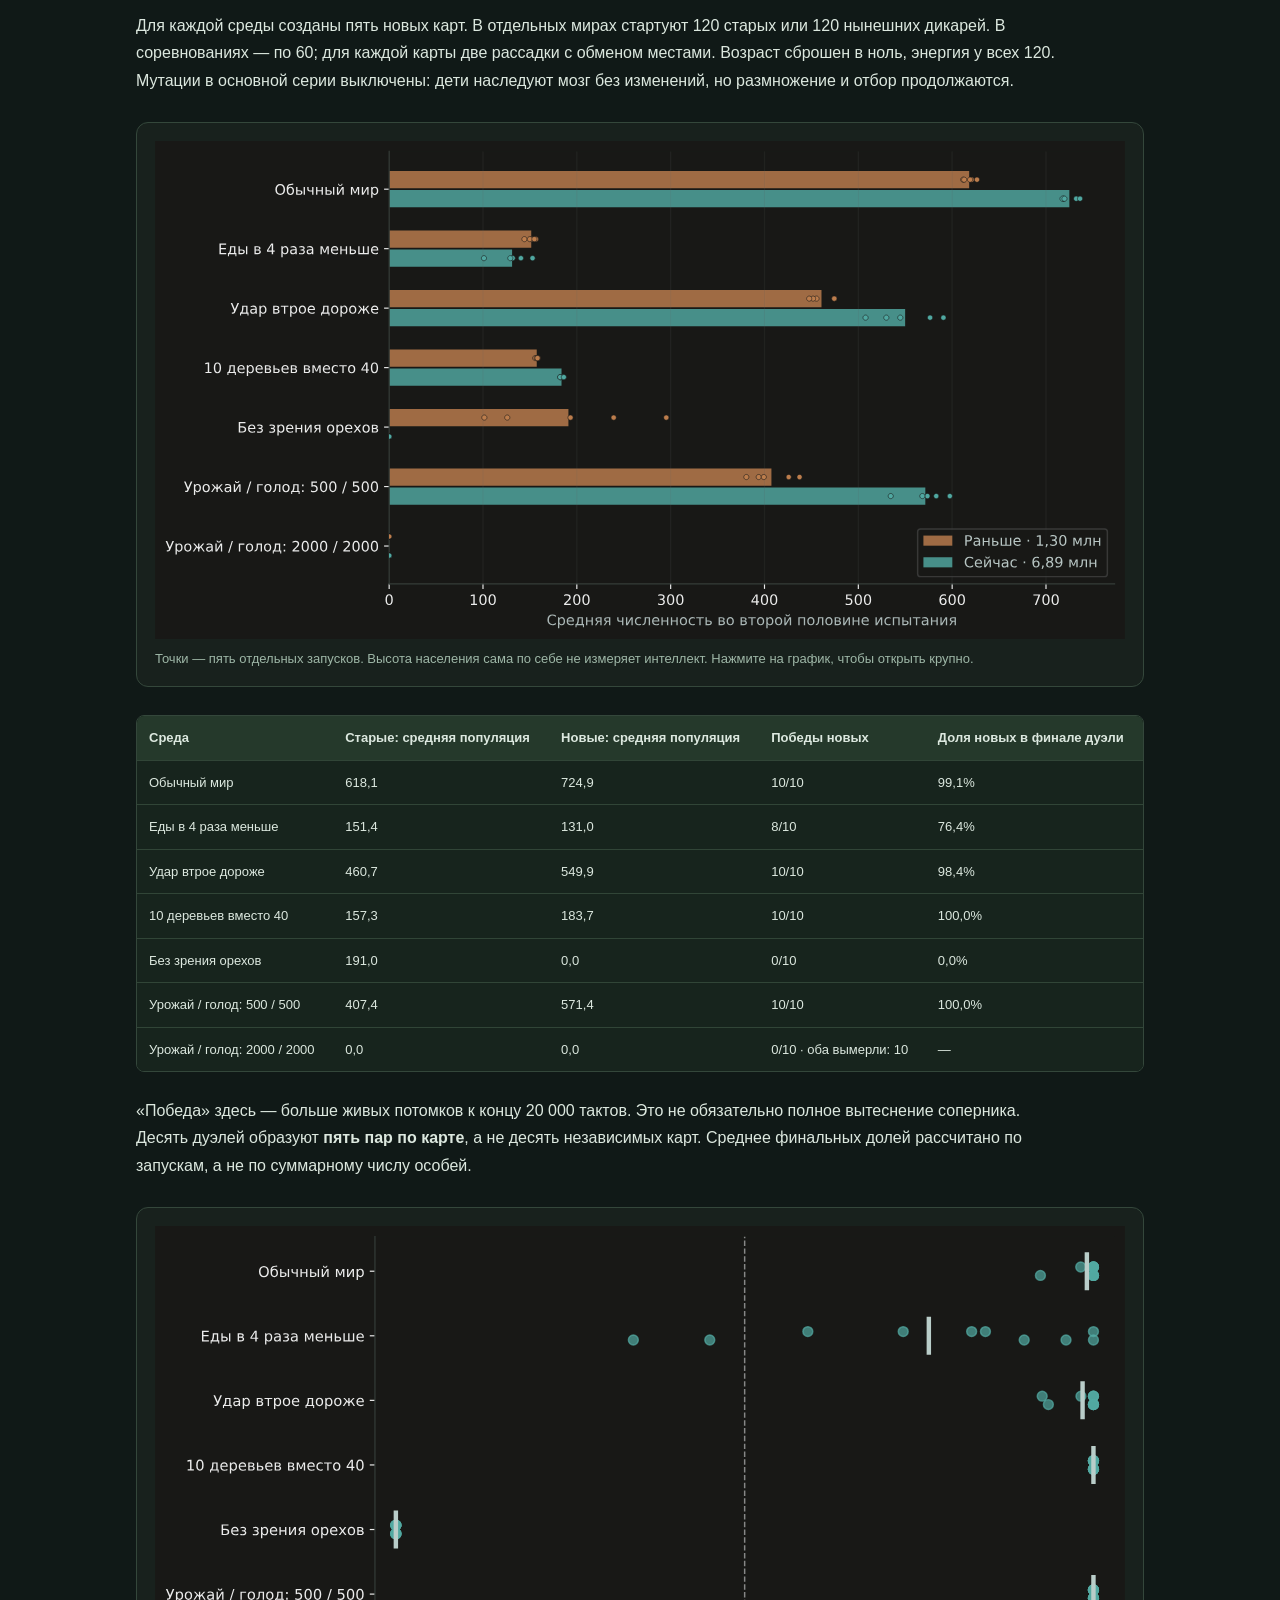
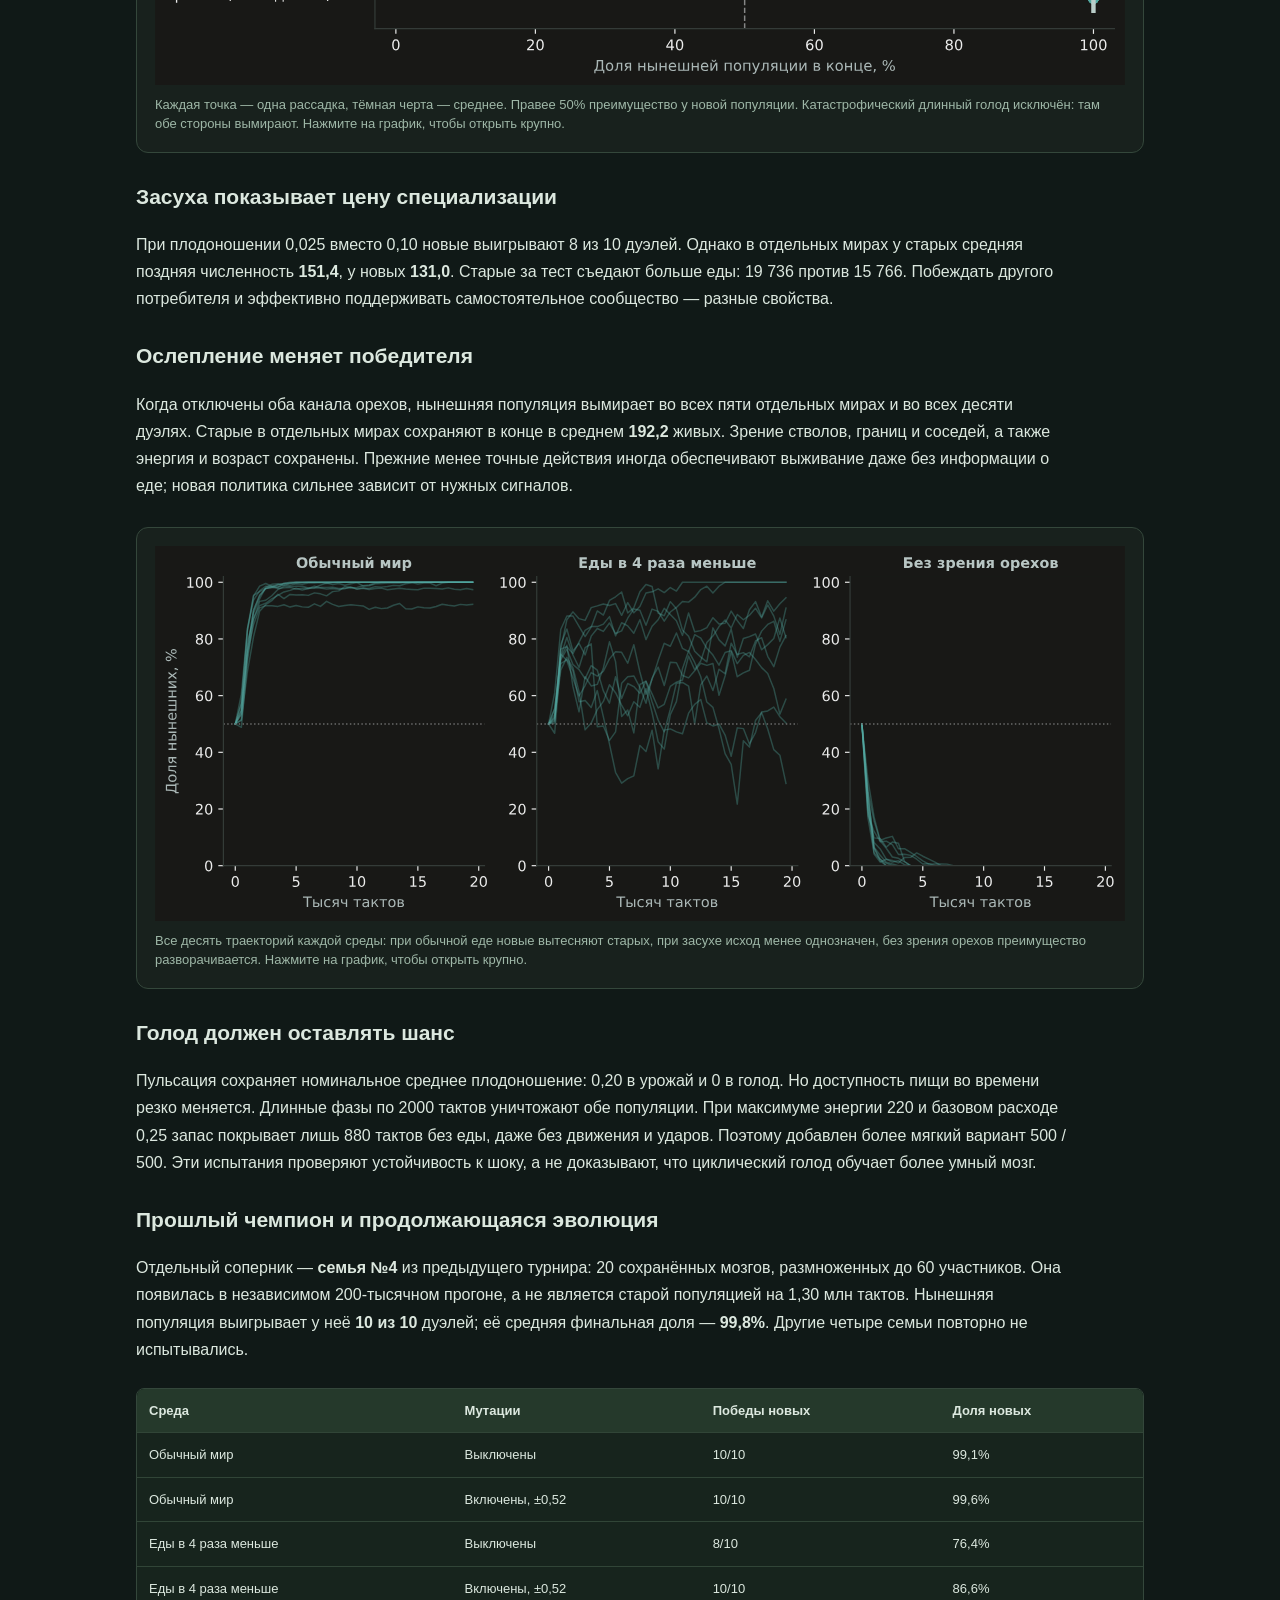
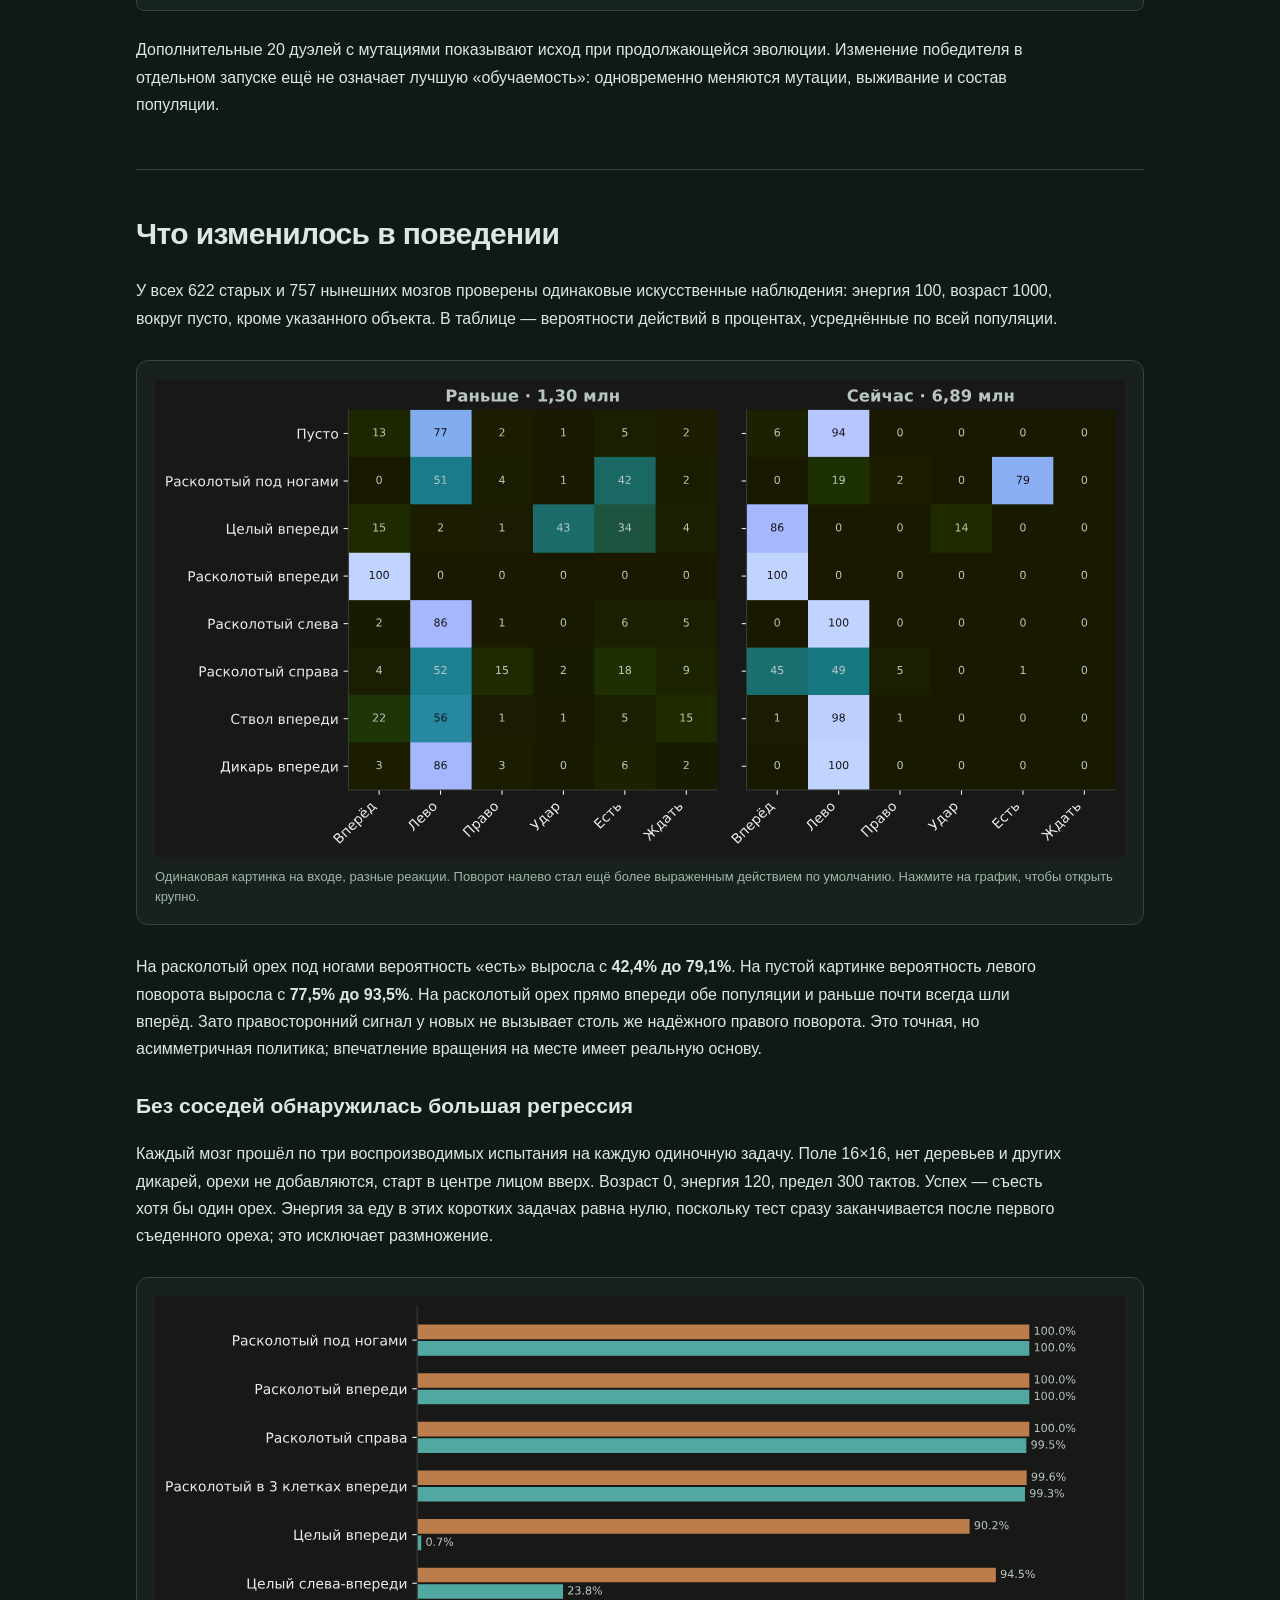
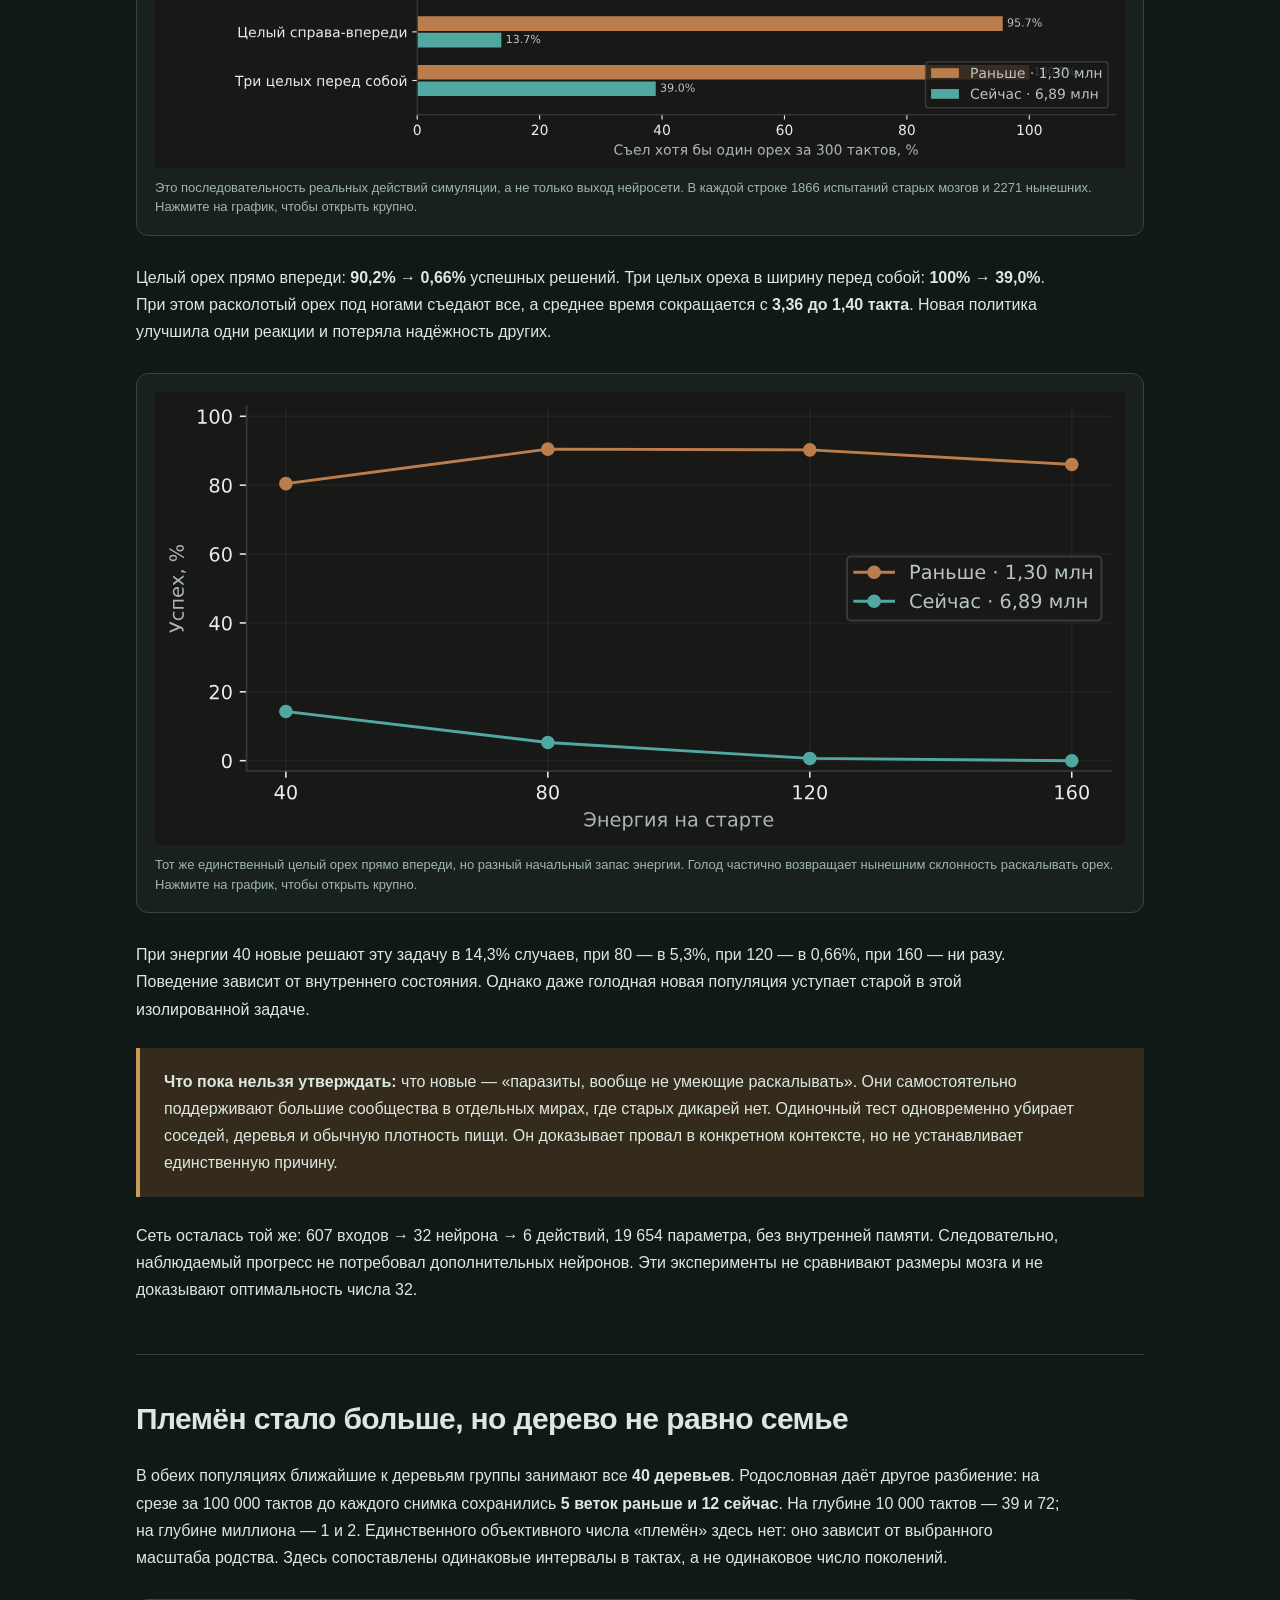
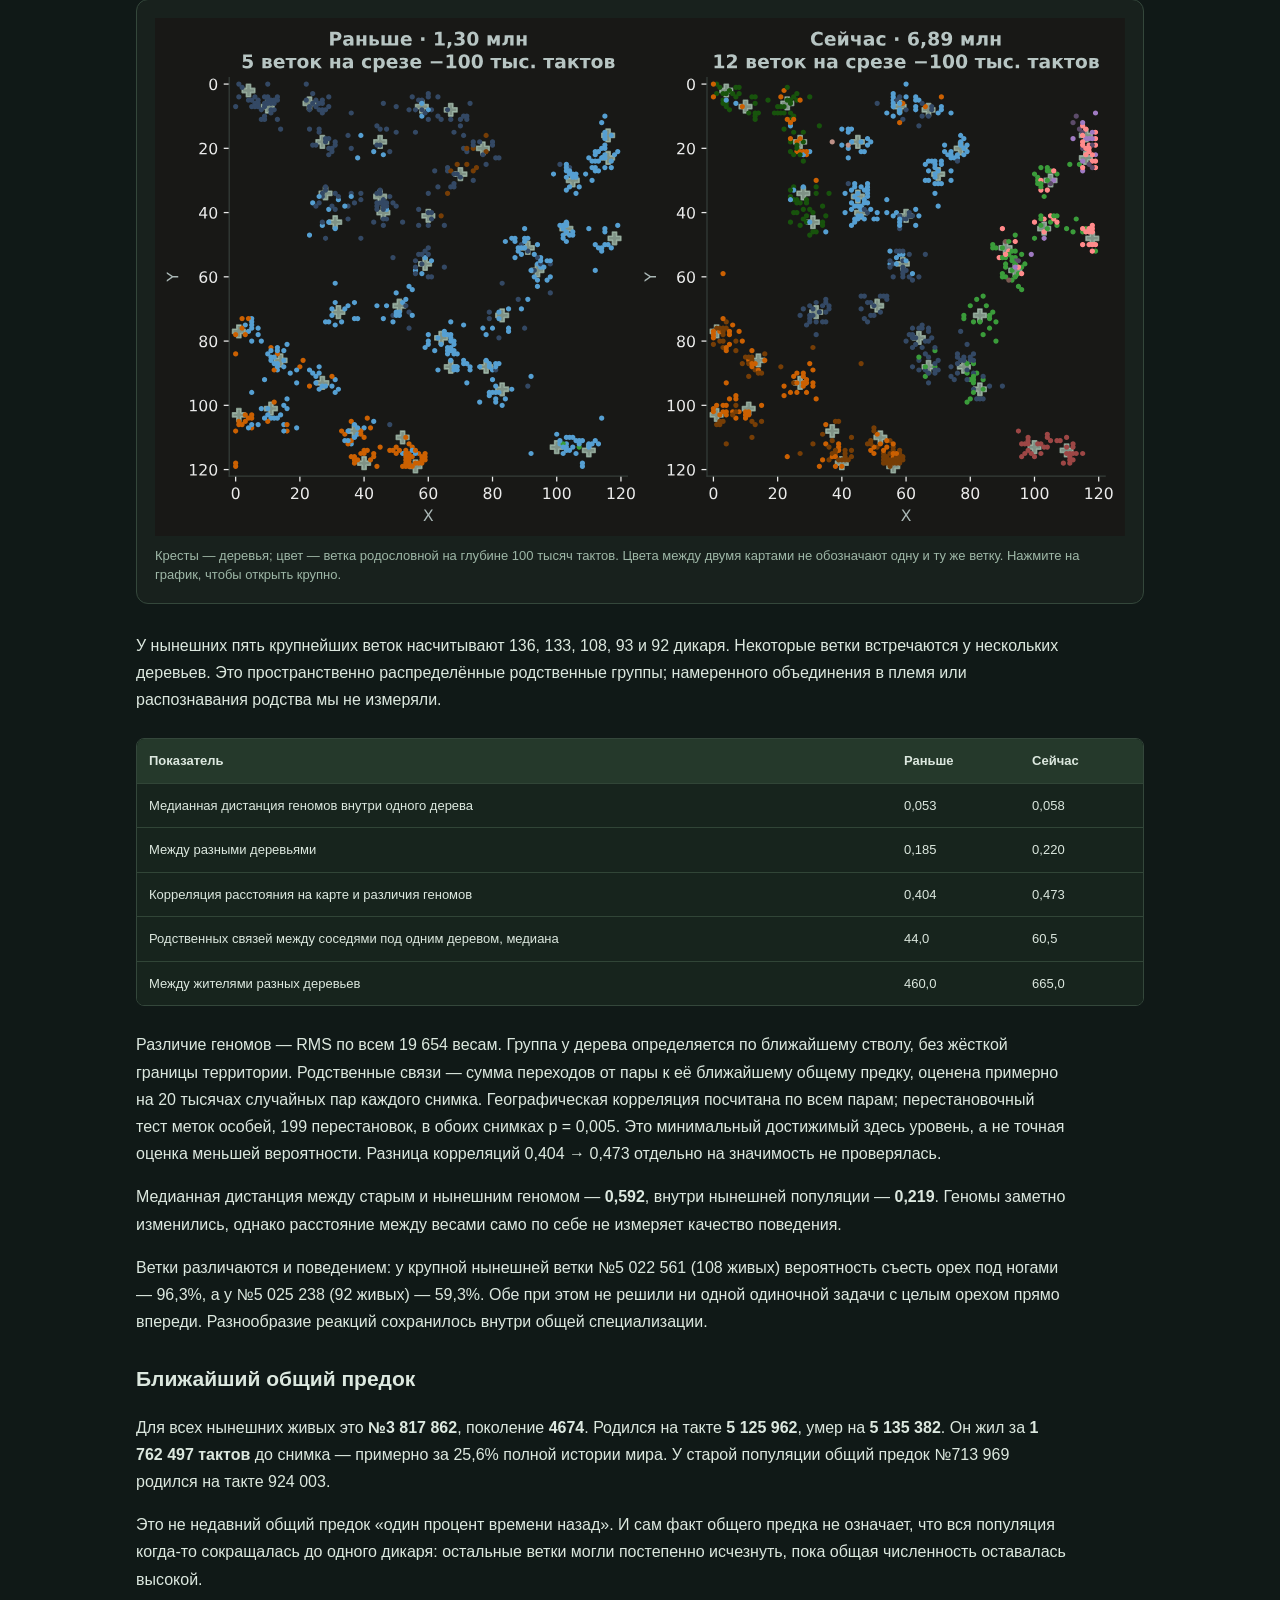
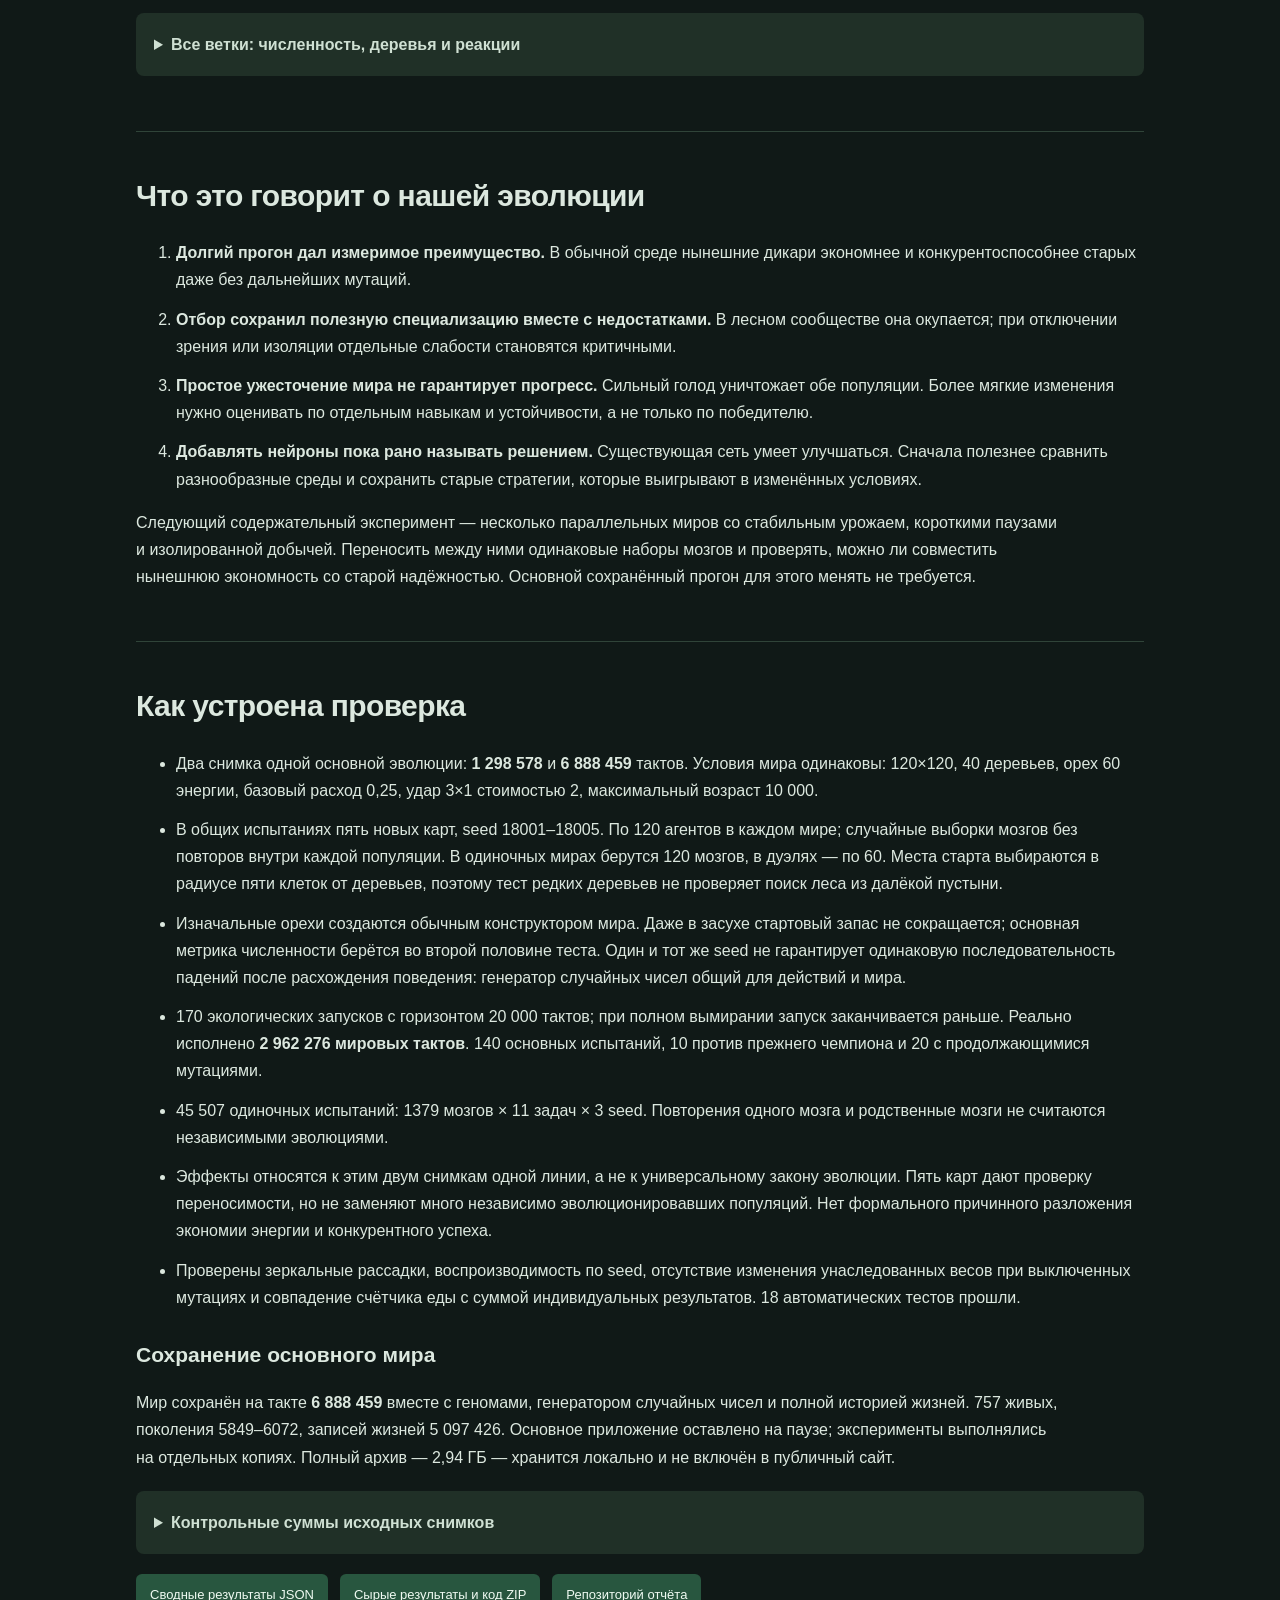
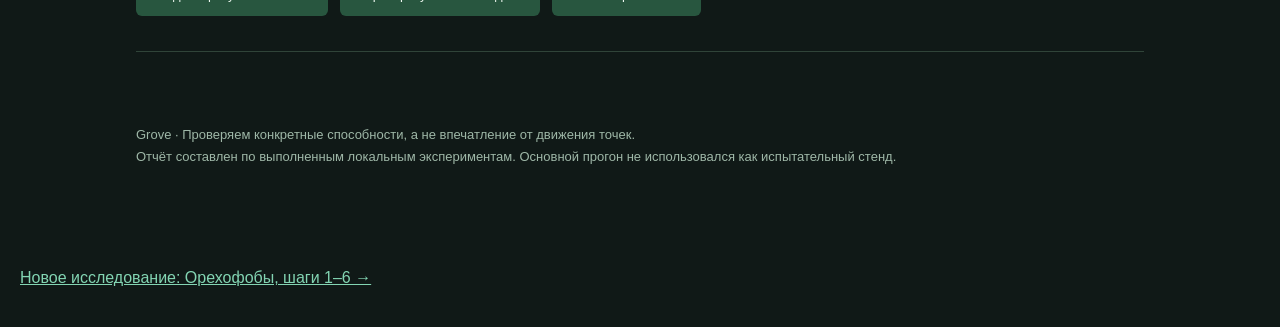
==== commit d2d40683: "Compare six nutphobia training stages with Barbarian controls" ====
--- a/index.html
+++ b/index.html
@@ -41,4 +41,4 @@
 <section id="method"><h2>Как устроена проверка</h2><ul><li>Два снимка одной основной эволюции: <strong>1 298 578</strong> и <strong>6 888 459</strong> тактов. Условия мира одинаковы: 120×120, 40 деревьев, орех 60 энергии, базовый расход 0,25, удар 3×1 стоимостью 2, максимальный возраст 10 000.</li><li>В общих испытаниях пять новых карт, seed 18001–18005. По 120 агентов в каждом мире; случайные выборки мозгов без повторов внутри каждой популяции. В одиночных мирах берутся 120 мозгов, в дуэлях — по 60. Места старта выбираются в радиусе пяти клеток от деревьев, поэтому тест редких деревьев не проверяет поиск леса из далёкой пустыни.</li><li>Изначальные орехи создаются обычным конструктором мира. Даже в засухе стартовый запас не сокращается; основная метрика численности берётся во второй половине теста. Один и тот же seed не гарантирует одинаковую последовательность падений после расхождения поведения: генератор случайных чисел общий для действий и мира.</li><li>170 экологических запусков с горизонтом 20 000 тактов; при полном вымирании запуск заканчивается раньше. Реально исполнено <strong>2 962 276 мировых тактов</strong>. 140 основных испытаний, 10 против прежнего чемпиона и 20 с продолжающимися мутациями.</li><li>45 507 одиночных испытаний: 1379 мозгов × 11 задач × 3 seed. Повторения одного мозга и родственные мозги не считаются независимыми эволюциями.</li><li>Эффекты относятся к этим двум снимкам одной линии, а не к универсальному закону эволюции. Пять карт дают проверку переносимости, но не заменяют много независимо эволюционировавших популяций. Нет формального причинного разложения экономии энергии и конкурентного успеха.</li><li>Проверены зеркальные рассадки, воспроизводимость по seed, отсутствие изменения унаследованных весов при выключенных мутациях и совпадение счётчика еды с суммой индивидуальных результатов. 18 автоматических тестов прошли.</li></ul>
 <h3>Сохранение основного мира</h3><p>Мир сохранён на такте <strong>6 888 459</strong> вместе с геномами, генератором случайных чисел и полной историей жизней. 757 живых, поколения 5849–6072, записей жизней 5 097 426. Основное приложение оставлено на паузе; эксперименты выполнялись на отдельных копиях. Полный архив — 2,94 ГБ — хранится локально и не включён в публичный сайт.</p>
 <details><summary>Контрольные суммы исходных снимков</summary><p>SHA-256 старого: <code>fd3cf6bed7bd7d0e04d1a1728ece970e2526ca424fd56dc8ffef65568b24deff</code></p><p>SHA-256 нынешнего: <code>9dda4489ac6e0df502487ec33af97310d9fc5fee44409fe23cd6e2ad5ec2f85f</code></p></details>
-<div class="downloads"><a href="data.json">Сводные результаты JSON</a><a href="experiment-data.zip">Сырые результаты и код ZIP</a><a href="https://github.com/EazzzyMax/grove-evolution-reports">Репозиторий отчёта</a></div></section></main><footer>Grove · Проверяем конкретные способности, а не впечатление от движения точек.<br>Отчёт составлен по выполненным локальным экспериментам. Основной прогон не использовался как испытательный стенд.</footer></body></html>+<div class="downloads"><a href="data.json">Сводные результаты JSON</a><a href="experiment-data.zip">Сырые результаты и код ZIP</a><a href="https://github.com/EazzzyMax/grove-evolution-reports">Репозиторий отчёта</a></div></section></main><footer>Grove · Проверяем конкретные способности, а не впечатление от движения точек.<br>Отчёт составлен по выполненным локальным экспериментам. Основной прогон не использовался как испытательный стенд.</footer><p style="padding:20px"><a href="nutphobes/">Новое исследование: Орехофобы, шаги 1–6 →</a></p></body></html>
